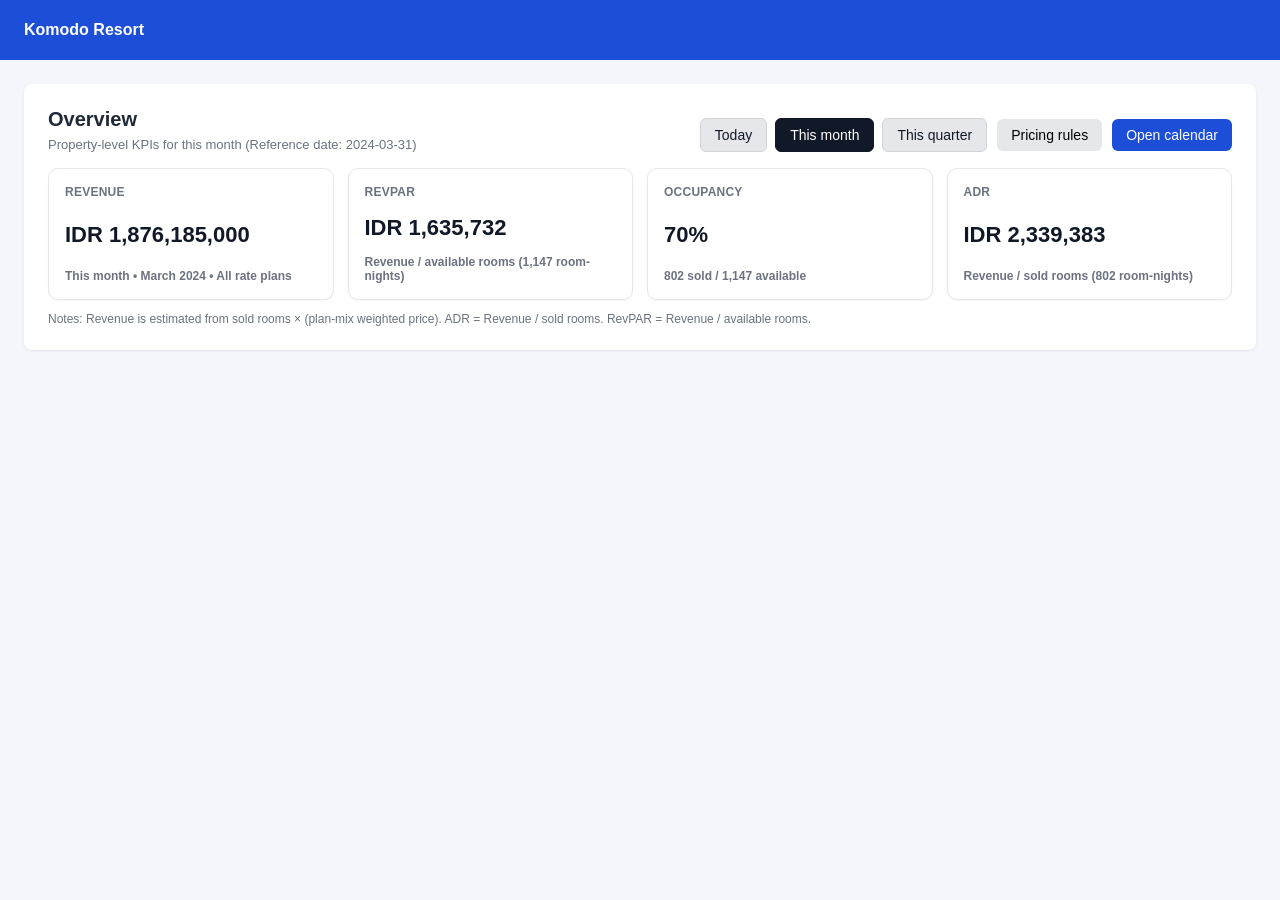
==== index.html @ 97e56fac "Rename prototype-calender_db_v3_with_kpi_ranges_overview_en_v17_pricing_modes_finalfix.html to index" ====
<!DOCTYPE html>

<html lang="en">
<head>
<meta charset="utf-8"/>
<meta content="width=device-width, initial-scale=1" name="viewport"/>
<title>RMS – Revenue Management</title>
<style>
    /* =========================
       GLOBAL STYLE (Original)
    ========================= */
	    html, body{ overflow-x: hidden; }

    body {
      margin: 0;
      font-family: Inter, Arial, sans-serif;
      background: #f4f6fb;
      color: #1f2937;
    }

    .topbar {
      height: 60px;
      background: #1d4ed8;
      color: white;
      display: flex;
      align-items: center;
      padding: 0 24px;
      font-weight: 600;
    }

    .layout { display: block; }

    .content { flex: 1; padding: 24px; overflow-x: hidden; }

    .card {
      background: white;
      border-radius: 8px;
      padding: 24px;
      box-shadow: 0 1px 3px rgba(0,0,0,0.08);
      margin-bottom: 20px;
    }

    h1 { font-size: 20px; margin: 0; }

    .button {
      padding: 8px 14px;
      border-radius: 6px;
      border: none;
      cursor: pointer;
      font-size: 14px;
    }

    .button:disabled{ opacity: 0.55; cursor: not-allowed; }
    .primary { background: #1d4ed8; color: white; }
    .secondary { background: #e5e7eb; }

    .toggle{
      background: #e5e7eb;
      color: #111827;
      border: 1px solid #d1d5db;
    }
    .toggle:hover{ filter: brightness(0.98); }
    .toggle.active{
      background: #111827;
      color: #ffffff;
      border-color: #111827;
    }


    table {
      width: 100%;
      border-collapse: collapse;
      font-size: 14px;
    }
    th, td {
      text-align: left;
      padding: 10px;
      border-bottom: 1px solid #e5e7eb;
      vertical-align: top;
    }
    th {
      background: #f9fafb;
      font-weight: 600;
    }

    
    
    .pinbar{
      display: flex;
      align-items: center;
      gap: 14px;
      margin: 10px 0 12px;
      font-size: 13px;
      color: #374151;
      flex-wrap: wrap;
    }
    .pinbar .pin-item{
      display: inline-flex;
      align-items: center;
      gap: 6px;
      padding: 4px 8px;
      border: 1px solid #e5e7eb;
      border-radius: 999px;
      background: #ffffff;
    }
    .pinbar input[type="checkbox"]{
      width: 14px;
      height: 14px;
      accent-color: #1d4ed8;
    }
    .detail-table-wrap{
      width: 100%;
      max-width: 100%;
      /* Independent scroll area for the detail table */
      max-height: 380px;
      overflow-x: auto;
      overflow-y: auto;
      -webkit-overflow-scrolling: touch;
      border: 1px solid #e5e7eb;
      border-radius: 8px;
      background: #ffffff;
    }
    .detail-table-wrap table{
      /* Let the table grow to its content so horizontal scroll is always within this box */
      width: max-content;
      min-width: 100%;
    }
    .detail-table-wrap th,
    .detail-table-wrap td{
      white-space: nowrap;
    }
    /* Column sizing (auto-fit to content; JS will fine-tune widths after render) */
    .detail-table-wrap [data-col="room"]{ min-width: 220px; }
    .detail-table-wrap [data-col="avail"]{ min-width: 200px; }
    .detail-table-wrap [data-col="latest"]{ min-width: 220px; }
    .detail-table-wrap [data-col="rec"]{ min-width: 240px; }
    .detail-table-wrap [data-col^="plan-"]{ min-width: 180px; text-align: right; }
    .detail-table-wrap [data-col^="plan-"] .price{ text-align: right; }
    .detail-table-wrap [data-col="latest"], 
    .detail-table-wrap [data-col="rec"]{ text-align: left; }

    /* Ensure opaque row backgrounds so pinned columns never look transparent */
    .detail-table-wrap tbody td{ background: #ffffff; }
    .detail-table-wrap tbody tr.row-focused td{ background: #eef2ff; }


    .sticky-cell{
      position: sticky;
      background: inherit; /* inherits from td/th which we make opaque */
      background-clip: padding-box;
      z-index: 6;
    }
    th.sticky-cell{
      background: #f9fafb;
      background-clip: padding-box;
      z-index: 12;
    }
    .sticky-shadow{
      box-shadow: 2px 0 0 rgba(229, 231, 235, 1);
    }
.footer-note {
      font-size: 12px;
      color: #6b7280;
      margin-top: 12px;
    }

    .hidden { display: none; }

    /* =========================
       PRICING RULES PAGE LAYOUT
    ========================= */
    /* Pricing rules page should align with other pages (content padding = 24px)
       and keep a little extra right gutter so the main card never hugs the edge. */
    #pricingRulesView{
      width: 100%;
      box-sizing: border-box;
      /* match .content padding on the left; add a bit more on the right */
      padding: 24px 32px 24px 24px;
    }
    #pricingRulesView > .card{
      /* let the card size within the padded container */
      width: auto;
      max-width: none;
      margin: 0 0 20px 0;
    }
	    /* When the rules page is visible, use the whole content width (avoid big side gutters). */
/* Pricing rules layout: avoid page-level horizontal scroll */
	    .rules-grid{
	      margin-top: 14px;
	      display: grid;
	      /* minmax(0, 1fr) prevents overflow from long content */
	      grid-template-columns: minmax(0, 1fr) minmax(0, 420px);
	      gap: 14px;
	      align-items: start;
	    }
	    .rules-grid > .card{ min-width: 0; }

/* Pricing mode selector */
.mode-list{
  margin-top: 10px;
  display: grid;
  grid-template-columns: 1fr;
  gap: 10px;
}
.mode-option{
  display: flex;
  align-items: flex-start;
  gap: 12px;
  padding: 12px 12px;
  border: 1px solid #e5e7eb;
  border-radius: 12px;
  background: #ffffff;
}
.mode-option:hover{ border-color: #cbd5e1; }
.mode-option input[type="radio"]{
  width: 16px;
  height: 16px;
  margin-top: 3px;
  accent-color: #1d4ed8;
  flex: 0 0 auto;
}
.mode-meta{ min-width: 0; flex: 1; }
.mode-title{ font-weight: 800; }
.mode-desc{ margin-top: 2px; font-size: 12px; color: #6b7280; line-height: 1.35; }
.mode-pill{
  display:inline-flex;
  align-items:center;
  gap:8px;
  padding: 6px 10px;
  border-radius: 999px;
  background: #eef2ff;
  color: #1d4ed8;
  font-weight: 700;
  font-size: 12px;
}
.rules-disabled{
  opacity: 0.65;
}
.rules-disabled *{
  pointer-events: none;
}
.rules-disabled .footer-note{
  pointer-events: auto;
  opacity: 1;
}
    @media (max-width: 980px){
      .rules-grid{ grid-template-columns: 1fr; }
    }

    /* =========================
       MODULE: STYLES
       (Future modules add CSS here)
    ========================= */

    /* ===== KPI Dashboard Styles ===== */
    .kpi-grid{
      display: grid;
      grid-template-columns: repeat(4, 1fr);
      gap: 14px;
    }
    .kpi-card{
      border: 1px solid #e5e7eb;
      border-radius: 10px;
      padding: 16px;
      background: #fff;
      box-shadow: 0 1px 2px rgba(0,0,0,0.04);
      min-height: 98px;
      display: flex;
      flex-direction: column;
      justify-content: space-between;
    }
    .kpi-label{
      font-size: 12px;
      color: #6b7280;
      font-weight: 700;
      letter-spacing: 0.02em;
      text-transform: uppercase;
    }
    .kpi-value{
      margin-top: 8px;
      font-size: 22px;
      font-weight: 800;
      color: #111827;
    }
    .kpi-sub{
      margin-top: 6px;
      font-size: 12px;
      color: #6b7280;
      font-weight: 600;
    }
    .dashselect{
      padding: 8px 10px;
      border-radius: 8px;
      border: 1px solid #e5e7eb;
      background: #fff;
      color: #111827;
      font-size: 13px;
      outline: none;
      cursor: pointer;
    }
    @media (max-width: 980px){
      .kpi-grid{ grid-template-columns: repeat(2, 1fr); }
    }
    @media (max-width: 520px){
      .kpi-grid{ grid-template-columns: 1fr; }
    }


    /* ===== Calendar Module Styles ===== */
    .calendar-shell{
      border: 1px solid #e5e7eb;
      border-radius: 8px;
      overflow: hidden;
    }

    .calendar-toolbar{
      background: #1d4ed8;
      color: #fff;
      padding: 10px 12px;
      display: flex;
      align-items: center;
      gap: 10px;
      flex-wrap: wrap;
    }

    .calendar-toolbar .toolbtn{
      background: rgba(255,255,255,0.12);
      border: 1px solid rgba(255,255,255,0.22);
      color: #fff;
      padding: 8px 10px;
      border-radius: 6px;
      font-size: 13px;
      cursor: pointer;
    }
    .calendar-toolbar .toolbtn:hover{ background: rgba(255,255,255,0.18); }

    .calendar-toolbar .monthnav{
      margin-left: auto;
      margin-right: auto;
      display: flex;
      align-items: center;
      gap: 10px;
      font-weight: 600;
    }

    .calendar-toolbar .navbtn{
      width: 32px;
      height: 32px;
      border-radius: 6px;
      border: 1px solid rgba(255,255,255,0.22);
      background: rgba(255,255,255,0.12);
      color: #fff;
      cursor: pointer;
      font-size: 16px;
    }
    .calendar-toolbar .navbtn:hover{ background: rgba(255,255,255,0.18); }

    .calendar-toolbar .right{
      margin-left: auto;
      display: flex;
      align-items: center;
      gap: 10px;
    }

    .calendar-toolbar .label{
      font-size: 13px;
      opacity: 0.95;
      white-space: nowrap;
    }

    .calendar-toolbar .roomselect{
      padding: 8px 10px;
      border-radius: 6px;
      border: 1px solid rgba(255,255,255,0.22);
      background: rgba(255,255,255,0.12);
      color: #fff;
      font-size: 13px;
      outline: none;
      cursor: pointer;
    }
    .calendar-toolbar .roomselect option{ color: #111827; }

    .calendar{
      padding: 14px;
      background: #fff;
    }

    .calendar-dow{
      display: grid;
      grid-template-columns: repeat(7, 1fr);
      gap: 10px;
      margin-bottom: 10px;
      color: #6b7280;
      font-size: 12px;
      font-weight: 600;
    }

    .calendar-grid{
      display: grid;
      grid-template-columns: repeat(7, 1fr);
      gap: 10px;
    }

    .day{
      border: 1px solid #e5e7eb;
      border-radius: 8px;
      padding: 10px;
      min-height: 90px;
      background: #fff;
      cursor: pointer;
      position: relative;
      transition: box-shadow 0.12s ease, transform 0.12s ease;
      overflow: hidden;
    }

    .day:hover{
      box-shadow: 0 6px 14px rgba(29,78,216,0.10);
      transform: translateY(-1px);
    }

    .day.muted{
      background: #fafbff;
      color: #9ca3af;
      cursor: default;
    }

    .day.selected{
      outline: 2px solid rgba(29,78,216,0.55);
      box-shadow: 0 10px 20px rgba(29,78,216,0.12);
    }

    .day .daynum{
      position: absolute;
      top: 8px;
      right: 10px;
      font-size: 12px;
      color: #6b7280;
      font-weight: 600;
    }
    /* Occupancy fill (bottom-up) */
    .day .occfill{
      position: absolute;
      left: 0;
      right: 0;
      bottom: 0;
      height: 0%;
      background: rgba(29,78,216,0.14);
      pointer-events: none;
      z-index: 0;
    }
    .day .day-content{
      position: relative;
      z-index: 1;
    }


    /* Only show percent + price */
    .day .occ{
      margin-top: 6px;
      font-size: 12px;
      color: #6b7280;
      font-weight: 600;
    }

    .day .price{
      margin-top: 14px;
      font-weight: 700;
      font-size: 14px;
      color: #111827;
    }

    .day .soldout{
      margin-top: 14px;
      font-weight: 700;
      font-size: 14px;
      color: #1d4ed8;
    }

    .day-detail{
      border-top: 1px solid #e5e7eb;
      padding: 14px;
      background: #fff;
    }

    .day-detail-head{
      display: flex;
      align-items: flex-end;
      justify-content: space-between;
      gap: 10px;
      padding-bottom: 10px;
    }

    .day-detail .date{
      font-weight: 700;
      font-size: 16px;
    }

    .day-detail .sub{
      margin-top: 4px;
      color: #6b7280;
      font-size: 13px;
    }

    .day-detail-actions{
      display: flex;
      gap: 10px;
      flex-wrap: wrap;
      justify-content: flex-end;
    }

    @media (max-width: 980px){
      .calendar-toolbar .monthnav{
        margin-left: 0;
        margin-right: auto;
      }
    }
    @media (max-width: 760px){
      .calendar-dow, .calendar-grid{ gap: 6px; }
      .day{ min-height: 82px; }
    }
  </style>
</head>
<body>
<div class="topbar">Komodo Resort</div>
<div class="layout">
<div class="content">
<div id="dashboardView">
<div class="card">
<div style="display:flex; align-items:flex-end; justify-content:space-between; gap:12px; flex-wrap:wrap;">
<div>
<h1 style="margin:0;">Overview</h1>
<div class="rms-muted" style="margin-top:6px;">
<span id="kpiRangeDesc">Property-level KPIs for this month</span> <span class="rms-muted" id="kpiRefDateLabel"></span>
</div>
</div>
<div style="display:flex; align-items:center; gap:10px; flex-wrap:wrap;">
<div id="kpiRangeGroup" style="display:flex; gap:8px; align-items:center; flex-wrap:wrap;">
<button class="button toggle" data-range="day" id="rangeDay">Today</button>
<button class="button toggle active" data-range="month" id="rangeMonth">This month</button>
<button class="button toggle" data-range="quarter" id="rangeQuarter">This quarter</button>
</div>
<button class="button secondary" id="btnGoRules">Pricing rules</button>
<button class="button primary" id="btnGoCalendar">Open calendar</button>
</div>
</div>
<div class="kpi-grid" style="margin-top:16px;">
<div class="kpi-card">
<div class="kpi-label">Revenue</div>
<div class="kpi-value" id="kpiRevenue">—</div>
<div class="kpi-sub" id="kpiRevenueSub">—</div>
</div>
<div class="kpi-card">
<div class="kpi-label">RevPAR</div>
<div class="kpi-value" id="kpiRevPAR">—</div>
<div class="kpi-sub" id="kpiRevPARSub">—</div>
</div>
<div class="kpi-card">
<div class="kpi-label">Occupancy</div>
<div class="kpi-value" id="kpiOcc">—</div>
<div class="kpi-sub" id="kpiOccSub">—</div>
</div>
<div class="kpi-card">
<div class="kpi-label">ADR</div>
<div class="kpi-value" id="kpiADR">—</div>
<div class="kpi-sub" id="kpiADRSub">—</div>
</div>
</div>
<div class="footer-note">
      Notes: Revenue is estimated from sold rooms × (plan-mix weighted price). ADR = Revenue / sold rooms. RevPAR = Revenue / available rooms.
    </div>
</div>
</div>
<div class="hidden" id="calendarView">
<div class="card" id="rms-root">
<h1>Revenue Management</h1>
<p style="color:#6b7280;font-size:13px;margin:8px 0 16px 0;">
          Click a date to view details. Prototype uses a tiny in-memory “DB” (date × room type × rate plan) for prices and inventory.
        </p>
<!-- Calendar goes here -->
<div id="calendarContainer">
<div class="calendar-shell">
<div class="calendar-toolbar">
<button class="toolbtn" id="btnToday">📅 Today</button>
<button class="toolbtn" id="btnGoDashboard">🏠 Overview</button>
<button class="toolbtn" id="btnManualPrices">Manually set prices</button>
<button class="toolbtn" id="btnPricingRules">Change pricing rules</button>
<div aria-label="Month navigation" class="monthnav">
<button aria-label="Previous month" class="navbtn" id="prevMonth">‹</button>
<div id="monthTitle">February 2024</div>
<button aria-label="Next month" class="navbtn" id="nextMonth">›</button>
</div>
<div class="right">
<span class="label">Room type price</span>
<select class="roomselect" id="roomTypeSelect">
<option selected="" value="Ocean View Bungalow">Ocean View Bungalow</option>
<option value="Family Bungalow">Family Bungalow</option>
<option value="Grand View">Grand View</option>
<option value="Grand Beach">Grand Beach</option>
<option value="Private Bamboo Bungalow">Private Bamboo Bungalow</option>
<option value="Presidential Suite">Presidential Suite</option>
</select>
<span class="label">Rate plan</span>
<select class="roomselect" id="ratePlanSelect">
<option selected="" value="Flexible Rate">Flexible Rate</option>
<option value="Non-refundable Rate">Non-refundable Rate</option>
<option value="Breakfast Included">Breakfast Included</option>
<option value="Package Deal">Package Deal</option>
</select>
</div>
</div>
<div class="calendar">
<div class="calendar-dow">
<div>Monday</div><div>Tuesday</div><div>Wednesday</div><div>Thursday</div>
<div>Friday</div><div>Saturday</div><div>Sunday</div>
</div>
<div class="calendar-grid" id="calendarGrid"></div>
</div>
<div class="day-detail">
<div class="day-detail-head">
<div>
<div class="date" id="detailDate">Fri, Feb 16, 2024</div>
<div class="sub" id="detailSub">Showing: Ocean View Bungalow • Flexible Rate</div>
</div>
<div class="day-detail-actions">
<button class="button secondary" id="detailManual">Manually set prices</button>
<button class="button secondary" id="detailRules">Change pricing rules</button>
<button class="button primary" id="detailApply">Apply recommendation</button>
</div>
</div>
<div class="pinbar" id="pinBar">
<div style="font-weight:700;">Pin columns</div>
<label class="pin-item"><input checked="" id="pin_room" type="checkbox"/> Room type</label>
<label class="pin-item"><input checked="" id="pin_avail" type="checkbox"/> Availability</label>
<label class="pin-item"><input checked="" id="pin_latest" type="checkbox"/> Latest change</label>
<label class="pin-item"><input checked="" id="pin_rec" type="checkbox"/> Recommendation</label>
<div class="footer-note" style="margin-left:auto;">Scroll right to view other rate plans</div>
</div>
<div class="detail-table-wrap" id="detailTableWrap">
<table>
<thead id="roomTableHead"></thead>
<tbody id="roomTableBody"></tbody>
</table>
</div>
<div class="footer-note">
                Prototype: prices + inventory come from an in-memory DB. Manual/apply changes update DB and refresh the UI.
              </div>
</div>
</div>
</div>
</div>
</div>
<div class="hidden" id="pricingRulesView">
<div class="card">
<div style="display:flex; align-items:flex-end; justify-content:space-between; gap:12px; flex-wrap:wrap;">
<div>
<h1 style="margin:0;">Pricing rule change</h1>
<div class="rms-muted" style="margin-top:6px;">
          Edit the rule set used to generate price recommendations. Changes are saved locally in this browser.
        </div>
</div>
<div style="display:flex; align-items:center; gap:10px; flex-wrap:wrap;">
<button class="button" id="btnRulesBackCalendar">Back to calendar</button>
<button class="button" id="btnRulesBackOverview">Back to overview</button>
<button class="button primary" id="btnRulesSave">Save changes</button>
</div>
</div>
<div style="margin-top:14px; display:flex; align-items:flex-end; justify-content:space-between; gap:12px; flex-wrap:wrap;">
  <div>
    <h2 style="margin:0; font-size:16px;">Pricing mode</h2>
    <div class="rms-muted" style="margin-top:6px;">
      Select how price recommendations are generated. The active mode applies across the calendar.
    </div>
  </div>
  <div class="mode-pill" id="activeModePill">Active mode: —</div>
</div>

<div class="mode-list" id="pricingModeList" style="margin-top:10px;">
  <label class="mode-option">
    <input type="radio" name="pricingMode" value="manual" id="mode_manual">
    <div class="mode-meta">
      <div class="mode-title">Manual pricing</div>
      <div class="mode-desc">No rules. Recommendations are disabled; prices are set manually.</div>
    </div>
  </label>

  <label class="mode-option">
    <input type="radio" name="pricingMode" value="occ" id="mode_occ">
    <div class="mode-meta">
      <div class="mode-title">Occupancy-based</div>
      <div class="mode-desc">Only occupancy affects the recommendation: farther dates do not matter.</div>
    </div>
  </label>

  <label class="mode-option">
    <input type="radio" name="pricingMode" value="occ_lead" id="mode_occ_lead">
    <div class="mode-meta">
      <div class="mode-title">Lead time + occupancy</div>
      <div class="mode-desc">Farther dates → higher price, higher occupancy → higher price. The total adjustment combines both factors.</div>
    </div>
  </label>
</div>

<div class="footer-note" id="modeNote" style="margin-top:8px;"></div>
<div style="border-top:1px solid #e5e7eb; margin:14px 0;"></div>
<div class="rules-grid">
<div class="card" id="rulesTiersCard" style="margin:0;">
<h2 id="rulesOccTitle" style="margin:0 0 10px 0; font-size:16px;">Occupancy-based recommendation tiers</h2>
<div class="rms-muted" id="rulesOccDesc" style="margin-bottom:10px;">
          For the selected date and room type, the recommendation adjusts the current price by the tier percentage.
        </div>
<div style="overflow:auto; border:1px solid #e5e7eb; border-radius:12px;">
<table class="detail-table" style="width:100%; border-collapse:separate; border-spacing:0;">
<thead>
<tr>
<th style="position:sticky; top:0;">Min occ %</th>
<th style="position:sticky; top:0;">Max occ %</th>
<th style="position:sticky; top:0;">Adjustment %</th>
</tr>
</thead>
<tbody id="rulesTierBody"></tbody>
</table>
</div>
<div style="display:flex; gap:10px; align-items:center; margin-top:10px; flex-wrap:wrap;">
<button class="button" id="btnRulesAddTier">Add tier</button>
<button class="button" id="btnRulesReset">Reset to default</button>
<span class="footer-note">Tip: Keep tiers contiguous (e.g., 0–35, 36–45, ...).</span>
</div>
</div>
<div class="card" id="rulesBehaviorCard" style="margin:0;">
<h2 style="margin:0 0 10px 0; font-size:16px;">Display behavior</h2>
<div style="display:flex; flex-direction:column; gap:10px;">
<label style="display:flex; gap:10px; align-items:flex-start;">
<input id="ruleSoldOutHideRec" type="checkbox">
<div>
<div style="font-weight:700;">Hide recommendation when sold out</div>
<div class="footer-note">If a room type is sold out on a date, show “Sold out” instead of a target price.</div>
</div>
</input></label>
<label style="display:flex; gap:10px; align-items:flex-start;">
<input id="ruleSoldOutHideLatest" type="checkbox">
<div>
<div style="font-weight:700;">Hide latest price change when sold out</div>
<div class="footer-note">Prevents “current price” messaging when inventory is 0.</div>
</div>
</input></label>
<div style="border-top:1px solid #e5e7eb; margin:2px 0;"></div>
<label style="display:flex; gap:10px; align-items:center;">
<span style="min-width:140px; font-weight:700;">Rounding (IDR)</span>
<input class="input" id="ruleRounding" min="1" step="1" style="width:140px;" type="number">
</input></label>
<div class="footer-note">Example: rounding 5000 means the recommended price will snap to the nearest 5,000 IDR.</div>
</div>
<div style="border-top:1px solid #e5e7eb; margin:14px 0;"></div>
<h2 style="margin:0 0 10px 0; font-size:16px;">Change log</h2>
<div id="rulesLog" style="font-family: ui-monospace, SFMono-Regular, Menlo, Monaco, Consolas, 'Liberation Mono', 'Courier New', monospace;
                                 font-size:12px; color:#111827; background:#f9fafb; border:1px solid #e5e7eb;
                                 border-radius:12px; padding:10px; max-height:240px; overflow:auto;"></div>
</div>

<div class="card hidden" id="rulesLeadCard" style="margin:0; grid-column: 1 / -1;">
  <h2 style="margin:0 0 10px 0; font-size:16px;">Lead-time adjustment tiers</h2>
  <div class="rms-muted" id="rulesLeadDesc" style="margin-bottom:10px;">
    In this mode, farther dates increase the recommended price. The final recommendation combines lead time and occupancy adjustments.
  </div>

  <div style="overflow:auto; border:1px solid #e5e7eb; border-radius:12px;">
    <table class="detail-table" style="width:100%; border-collapse:separate; border-spacing:0;">
      <thead>
        <tr>
          <th style="text-align:left; padding:10px 12px;">Min lead days</th>
          <th style="text-align:left; padding:10px 12px;">Max lead days</th>
          <th style="text-align:left; padding:10px 12px;">Adjustment %</th>
        </tr>
      </thead>
      <tbody id="rulesLeadTierBody"></tbody>
    </table>
  </div>

  <div style="margin-top:12px; display:flex; gap:10px; align-items:center; flex-wrap:wrap;">
    <button class="button" id="btnRulesAddLeadTier">Add lead-time tier</button>
    <button class="button" id="btnRulesResetLead">Reset lead-time tiers</button>
    <div class="footer-note">Tip: Keep tiers contiguous (e.g., 0–7, 8–30, 31–90, ...).</div>
  </div>
</div>
</div>
</div>
</div>
</div>
</div>

<!-- =========================================================
       MODULE CONTAINERS (placeholders for future interactions)
  ========================================================== -->
<div id="toast-root"></div>
<div id="modal-root"></div>
<div id="drawer-root"></div>
<script>
    /* =========================================================
       CORE NAMESPACE (stable)
    ========================================================== */
    window.RMS = {
      state: {
        selectedDay: null,
        selectedRoomType: null,
        selectedRatePlan: null,
        history: [],
        undoStack: []
      },
      modules: {},
      registerModule(name, module) {
        this.modules[name] = module;
        if (module.init) module.init(this);
      }
    };

    function renderAll() {
      Object.values(RMS.modules).forEach(m => {
        if (m.render) m.render(RMS);
      });
    }

    /* =========================================================
       MODULE: UI UTILS (toast / modal / drawer)
    ========================================================== */
    RMS.registerModule("uiUtilsBase", {
      init(RMS) {
        if (!document.getElementById("rms-ui-utils-style")) {
          const style = document.createElement("style");
          style.id = "rms-ui-utils-style";
          style.textContent = `
            #toast-root{
              position: fixed;
              right: 16px;
              bottom: 16px;
              display: flex;
              flex-direction: column;
              gap: 10px;
              z-index: 9999;
              pointer-events: none;
            }
            .rms-toast{
              background: #111827;
              color: #fff;
              padding: 10px 12px;
              border-radius: 8px;
              font-size: 13px;
              box-shadow: 0 10px 20px rgba(0,0,0,0.18);
              max-width: 340px;
              line-height: 1.25;
              opacity: 0;
              transform: translateY(8px);
              transition: opacity .15s ease, transform .15s ease;
              pointer-events: auto;
            }
            .rms-toast.show{ opacity: 1; transform: translateY(0); }
            .rms-toast .title{ font-weight: 700; margin-bottom: 4px; }
            .rms-toast .row{ display:flex; gap:8px; margin-top:8px; justify-content:flex-end; }
            .rms-toast button{
              border: 1px solid rgba(255,255,255,0.25);
              background: rgba(255,255,255,0.10);
              color: #fff;
              border-radius: 6px;
              padding: 6px 8px;
              font-size: 12px;
              cursor: pointer;
            }
            .rms-toast button:hover{ background: rgba(255,255,255,0.16); }

            .rms-backdrop{
              position: fixed;
              inset: 0;
              background: rgba(17,24,39,0.45);
              display: flex;
              align-items: center;
              justify-content: center;
              z-index: 9998;
              padding: 18px;
            }

            .rms-modal{
              width: min(720px, 100%);
              background: #fff;
              border-radius: 10px;
              box-shadow: 0 18px 40px rgba(0,0,0,0.22);
              overflow: hidden;
            }
            .rms-modal-header{
              padding: 14px 16px;
              border-bottom: 1px solid #e5e7eb;
              display: flex;
              align-items: center;
              justify-content: space-between;
              gap: 12px;
            }
            .rms-modal-title{ font-weight: 800; font-size: 15px; }
            .rms-modal-close{
              border: 1px solid #e5e7eb;
              background: #f9fafb;
              border-radius: 8px;
              width: 34px;
              height: 34px;
              cursor: pointer;
              font-size: 16px;
            }
            .rms-modal-close:hover{ background: #f3f4f6; }
            .rms-modal-body{ padding: 16px; }
            .rms-modal-footer{
              padding: 14px 16px;
              border-top: 1px solid #e5e7eb;
              display: flex;
              gap: 10px;
              justify-content: flex-end;
              background: #fff;
            }
            .rms-muted{ color:#6b7280; font-size:13px; }
          `;
          document.head.appendChild(style);
        }

        const ensureRoot = (id) => {
          let el = document.getElementById(id);
          if (!el) {
            el = document.createElement("div");
            el.id = id;
            document.body.appendChild(el);
          }
          return el;
        };
        const toastRoot = ensureRoot("toast-root");
        const modalRoot = ensureRoot("modal-root");

        document.addEventListener("keydown", (e) => {
          if (e.key === "Escape") modalRoot.innerHTML = "";
        });

        const api = {
          toast(message, opts = {}) {
            const { title = "", duration = 1800, actionText = "", onAction = null } = opts;

            const t = document.createElement("div");
            t.className = "rms-toast";
            t.innerHTML = `
              ${title ? `<div class="title">${title}</div>` : ""}
              <div>${message}</div>
              ${actionText ? `<div class="row"><button type="button" class="act">${actionText}</button></div>` : ""}
            `;

            toastRoot.appendChild(t);
            requestAnimationFrame(() => t.classList.add("show"));

            let timer = null;
            const remove = () => {
              t.classList.remove("show");
              setTimeout(() => t.remove(), 150);
            };

            if (actionText && onAction) {
              t.querySelector(".act")?.addEventListener("click", () => {
                try { onAction(); } finally { remove(); }
              });
            }

            timer = setTimeout(remove, duration);
            t.addEventListener("mouseenter", () => timer && clearTimeout(timer));
            t.addEventListener("mouseleave", () => timer = setTimeout(remove, duration));
          },

          openModal({ title = "Dialog", bodyHTML = "", footerHTML = "", onClose = null } = {}) {
            modalRoot.innerHTML = `
              <div class="rms-backdrop" role="dialog" aria-modal="true">
                <div class="rms-modal">
                  <div class="rms-modal-header">
                    <div class="rms-modal-title">${title}</div>
                    <button type="button" class="rms-modal-close" aria-label="Close">✕</button>
                  </div>
                  <div class="rms-modal-body">${bodyHTML}</div>
                  ${footerHTML ? `<div class="rms-modal-footer">${footerHTML}</div>` : ""}
                </div>
              </div>
            `;

            const backdrop = modalRoot.querySelector(".rms-backdrop");
            const closeBtn = modalRoot.querySelector(".rms-modal-close");

            const close = () => {
              modalRoot.innerHTML = "";
              if (typeof onClose === "function") onClose();
            };

            closeBtn?.addEventListener("click", close);
            backdrop?.addEventListener("click", (e) => {
              if (e.target === backdrop) close();
            });

            return { close };
          },

          closeModal() { modalRoot.innerHTML = ""; },

          confirm({ title = "Confirm", message = "Are you sure?", confirmText = "Confirm", cancelText = "Cancel" } = {}) {
            return new Promise((resolve) => {
              const footer = `
                <button type="button" class="button secondary" id="rmsConfirmCancel">${cancelText}</button>
                <button type="button" class="button primary" id="rmsConfirmOk">${confirmText}</button>
              `;
              api.openModal({
                title,
                bodyHTML: `<div class="rms-muted" style="white-space:pre-line;">${message}</div>`,
                footerHTML: footer,
                onClose: () => resolve(false)
              });

              document.getElementById("rmsConfirmCancel")?.addEventListener("click", () => {
                api.closeModal(); resolve(false);
              });
              document.getElementById("rmsConfirmOk")?.addEventListener("click", () => {
                api.closeModal(); resolve(true);
              });
            });
          }
        };

        RMS.ui = api;
      }
    });

    /* =========================================================
       MODULE: TINY IN-MEMORY DB (date × room × rate)
       - prices
       - inventory (total + remaining + delta24h)
       - latest price change events (per date × room × rate)
    ========================================================== */
    RMS.registerModule("db", {
      init(RMS) {
        const roomTypes = [
          "Ocean View Bungalow",
          "Family Bungalow",
          "Grand View",
          "Grand Beach",
          "Private Bamboo Bungalow",
          "Presidential Suite"
        ];

        const ratePlans = [
          "Flexible Rate",
          "Non-refundable Rate",
          "Breakfast Included",
          "Package Deal"
        ];

        const roomMult = {
          "Ocean View Bungalow": 1.00,
          "Family Bungalow": 1.12,
          "Grand View": 1.35,
          "Grand Beach": 1.48,
          "Private Bamboo Bungalow": 1.22,
          "Presidential Suite": 2.70
        };

        const rateMult = {
          "Flexible Rate": 1.00,
          "Non-refundable Rate": 0.92,
          "Breakfast Included": 1.10,
          "Package Deal": 1.18
        };

        const roomCapacity = {
          "Ocean View Bungalow": 12,
          "Family Bungalow": 8,
          "Grand View": 6,
          "Grand Beach": 4,
          "Private Bamboo Bungalow": 5,
          "Presidential Suite": 2
        };

        const roundTo = (n, step = 5000) => Math.round(n / step) * step;

        const dateKey = (y, mi, d) => {
          const mm = String(mi + 1).padStart(2, "0");
          const dd = String(d).padStart(2, "0");
          return `${y}-${mm}-${dd}`;
        };

        // Base prices (Ocean View + Flexible) per day for Feb (taken from your earlier mock)
        const febBase = {
          1:1900000, 2:1875000, 3:2050000, 4:1625000, 5:1975000, 6:1925000, 7:1850000,
          8:1925000, 9:1750000, 10:1900000, 11:1675000, 12:1650000, 13:1800000, 14:2150000,
          15:1925000, 16:2400000, 17:null, 18:2050000, 19:1950000, 20:1875000, 21:1900000,
          22:2000000, 23:2250000, 24:null, 25:1825000, 26:1775000, 27:1800000, 28:1850000, 29:1925000
        };

        const buildMonthBase = (days, baseStart) => {
          const o = {};
          for (let d = 1; d <= days; d++) {
            // small deterministic variation
            const bump = ((d % 9) * 0.018) + ((d % 4 === 0) ? -0.03 : 0);
            o[d] = roundTo(baseStart * (1 + bump), 5000);
          }
          // a couple sold-out days
          o[Math.min(17, days)] = null;
          o[Math.min(24, days)] = null;
          return o;
        };

        const janBase = buildMonthBase(31, 1750000);
        const marBase = buildMonthBase(31, 1950000);

        const db = {
          roomTypes,
          ratePlans,
          roomMult,
          rateMult,
          roomCapacity,
          prices: {},        // prices[date][room][rate] = number|null
          priceMode: {},     // priceMode[date][room][rate] = "auto"|"manual"|"applied"
          inventory: {},     // inventory[date][room] = {total, remaining, delta24h}
          latestChange: {},  // latestChange[date][room][rate] = {old, now, when}
          lastSoldPrice: {}, // lastSoldPrice[date][room][rate] = number|null
          baseFlexibleOcean: {} // baseFlexibleOcean[date] = base price (Ocean+Flexible) or null
        };

        const ensure = (obj, k, initVal) => {
          if (!obj[k]) obj[k] = initVal;
          return obj[k];
        };

        const seedMonth = (year, monthIndex, baseMap, whenLabel) => {
          const daysInMonth = new Date(year, monthIndex + 1, 0).getDate();

          for (let day = 1; day <= daysInMonth; day++) {
            const dk = dateKey(year, monthIndex, day);
            const base = baseMap[day] ?? null;
            db.baseFlexibleOcean[dk] = base;

            const pDay = ensure(db.prices, dk, {});
            const mDay = ensure(db.priceMode, dk, {});
            const iDay = ensure(db.inventory, dk, {});
            const cDay = ensure(db.latestChange, dk, {});

            roomTypes.forEach((room) => {
              pDay[room] = pDay[room] || {};
              mDay[room] = mDay[room] || {};
              cDay[room] = cDay[room] || {};

              // inventory
              const total = roomCapacity[room] ?? 5;
              // deterministic-ish remaining: more sold near weekends
              const dow = new Date(year, monthIndex, day).getDay(); // 0 Sun ... 6 Sat
              const isWeekend = (dow === 0 || dow === 6);
              const pressure = (isWeekend ? 0.72 : 0.55) + ((day % 7) * 0.03);
              let remaining = Math.max(0, Math.round(total * (1 - Math.min(0.98, pressure))));
              // if base is null => sold out across the board
              if (base == null) remaining = 0;

              const delta24 = -((day % 4)); // 0..-3 (availability usually decreases)
              iDay[room] = { total, remaining, delta24h: delta24 };

              const sDay = ensure(db.lastSoldPrice, dk, {});
              sDay[room] = sDay[room] || {};

              // prices for all rate plans
              ratePlans.forEach((rp) => {
                const rm = roomMult[room] ?? 1.0;
                const rtm = rateMult[rp] ?? 1.0;

                const autoPrice = (base == null) ? null : roundTo(base * rm * rtm, 5000);

// If sold out for this date+room: don't show "current price", keep last sold price for history
if (iDay[room].remaining <= 0) {
  pDay[room][rp] = null;
  mDay[room][rp] = "auto";
  sDay[room][rp] = autoPrice; // last sold at the would-be auto price (prototype)
  const old = (autoPrice == null) ? null : roundTo(autoPrice * 0.96, 5000);
  cDay[room][rp] = { old, now: autoPrice, when: whenLabel };
} else {
  pDay[room][rp] = autoPrice;
  mDay[room][rp] = "auto";
  sDay[room][rp] = null;
  const old = (autoPrice == null) ? null : roundTo(autoPrice * 0.96, 5000);
  cDay[room][rp] = { old, now: autoPrice, when: whenLabel };
}
              });
            });
          }
        };

        // Seed Jan/Feb/Mar 2024
        seedMonth(2024, 0, janBase, "Initial");
        seedMonth(2024, 1, febBase, "Jan 1");
        seedMonth(2024, 2, marBase, "Initial");

        // Public API
        RMS.db = {
          data: db,

          dateKey,

          getPrice(dateKey, roomType, ratePlan) {
            return db.prices?.[dateKey]?.[roomType]?.[ratePlan] ?? null;
          },

          getLastSoldPrice(dateKey, roomType, ratePlan) {
            return db.lastSoldPrice?.[dateKey]?.[roomType]?.[ratePlan]
              ?? db.latestChange?.[dateKey]?.[roomType]?.[ratePlan]?.now
              ?? null;
          },

          getPriceMode(dateKey, roomType, ratePlan) {
            return db.priceMode?.[dateKey]?.[roomType]?.[ratePlan] ?? "auto";
          },

          setPrice(dateKey, roomType, ratePlan, newPrice, mode = "manual") {
            const old = db.prices?.[dateKey]?.[roomType]?.[ratePlan] ?? null;

            if (!db.prices[dateKey]) db.prices[dateKey] = {};
            if (!db.prices[dateKey][roomType]) db.prices[dateKey][roomType] = {};
            db.prices[dateKey][roomType][ratePlan] = newPrice;

            if (!db.priceMode[dateKey]) db.priceMode[dateKey] = {};
            if (!db.priceMode[dateKey][roomType]) db.priceMode[dateKey][roomType] = {};
            db.priceMode[dateKey][roomType][ratePlan] = mode;

            if (!db.latestChange[dateKey]) db.latestChange[dateKey] = {};
            if (!db.latestChange[dateKey][roomType]) db.latestChange[dateKey][roomType] = {};
            db.latestChange[dateKey][roomType][ratePlan] = { old, now: newPrice, when: "Just now" };

            return { old, now: newPrice };
          },

          resetToAuto(dateKey, roomType, ratePlan) {
            const base = db.baseFlexibleOcean[dateKey];
            const rm = db.roomMult[roomType] ?? 1.0;
            const rtm = db.rateMult[ratePlan] ?? 1.0;
            const autoPrice = (base == null) ? null : roundTo(base * rm * rtm, 5000);

            return this.setPrice(dateKey, roomType, ratePlan, autoPrice, "auto");
          },

          getInventory(dateKey, roomType) {
            return db.inventory?.[dateKey]?.[roomType] ?? { total: 0, remaining: 0, delta24h: 0 };
          },

          setInventory(dateKey, roomType, patch) {
            if (!db.inventory[dateKey]) db.inventory[dateKey] = {};
            const current = db.inventory[dateKey][roomType] || { total: 0, remaining: 0, delta24h: 0 };
            db.inventory[dateKey][roomType] = { ...current, ...patch };
          },

          getLatestChange(dateKey, roomType, ratePlan) {
            return db.latestChange?.[dateKey]?.[roomType]?.[ratePlan] ?? { old: null, now: null, when: "—" };
          }
        };
      }
    });

    /* =========================================================
       MODULE: CORE CALENDAR (now powered by RMS.db)
    ========================================================== */
    
    /* =========================================================
       MODULE: PRICING RULES
       (Editable rule set for recommendations; stored in localStorage)
    ========================================================== */
    RMS.registerModule("pricingRules", {
      storageKey: "rms_pricing_rules_v1",
      logKey: "rms_pricing_rules_log_v1",

      defaultRules(){
        return {
          rounding: 5000,
          soldOut: {
            hideRecommendation: true,
            hideLatestChange: true
          },
pricingMode: "occ",
leadTimeTiers: [
  { minDays: 0,  maxDays: 7,   adjPct: 0 },
  { minDays: 8,  maxDays: 30,  adjPct: 2 },
  { minDays: 31, maxDays: 90,  adjPct: 5 },
  { minDays: 91, maxDays: 365, adjPct: 8 }
],
          occupancyTiers: [
            { min: 0,  max: 35, adjPct: -5 },
            { min: 36, max: 45, adjPct: -3 },
            { min: 46, max: 69, adjPct: 0 },
            { min: 70, max: 84, adjPct: 3 },
            { min: 85, max: 100, adjPct: 6 }
          ]
        };
      },

      getRules(){
        try {
          const raw = localStorage.getItem(this.storageKey);
          if (!raw) return this.defaultRules();
          const parsed = JSON.parse(raw);
          return this.normalizeRules(parsed);
        } catch (e) {
          return this.defaultRules();
        }
      },

      normalizeRules(r){
        const d = this.defaultRules();
        const out = {
  rounding: Number(r?.rounding ?? d.rounding),
  soldOut: {
    hideRecommendation: !!(r?.soldOut?.hideRecommendation ?? d.soldOut.hideRecommendation),
    hideLatestChange: !!(r?.soldOut?.hideLatestChange ?? d.soldOut.hideLatestChange)
  },
  pricingMode: (typeof r?.pricingMode === "string" ? r.pricingMode : d.pricingMode),
  leadTimeTiers: Array.isArray(r?.leadTimeTiers) ? r.leadTimeTiers.map(t => ({
    minDays: Number(t.minDays),
    maxDays: Number(t.maxDays),
    adjPct: Number(t.adjPct)
  })) : d.leadTimeTiers,
  occupancyTiers: Array.isArray(r?.occupancyTiers) ? r.occupancyTiers.map(t => ({
    min: Number(t.min),
    max: Number(t.max),
    adjPct: Number(t.adjPct)
  })) : d.occupancyTiers
};

        if (!Number.isFinite(out.rounding) || out.rounding <= 0) out.rounding = d.rounding;

// Pricing mode
const allowedModes = new Set(["manual", "occ", "occ_lead"]);
if (!allowedModes.has(out.pricingMode)) out.pricingMode = d.pricingMode;

// Lead time tiers
out.leadTimeTiers = (out.leadTimeTiers || [])
  .filter(t => Number.isFinite(t.minDays) && Number.isFinite(t.maxDays) && Number.isFinite(t.adjPct))
  .map(t => ({
    minDays: Math.max(0, Math.round(t.minDays)),
    maxDays: Math.max(0, Math.round(t.maxDays)),
    adjPct: Math.max(-100, Math.min(100, Number(t.adjPct)))
  }))
  .filter(t => t.maxDays >= t.minDays)
  .sort((a,b) => a.minDays - b.minDays);

if (!out.leadTimeTiers.length) out.leadTimeTiers = d.leadTimeTiers;

        // Clean tiers
        out.occupancyTiers = out.occupancyTiers
          .filter(t => Number.isFinite(t.min) && Number.isFinite(t.max) && Number.isFinite(t.adjPct))
          .map(t => ({
            min: Math.max(0, Math.min(100, Math.round(t.min))),
            max: Math.max(0, Math.min(100, Math.round(t.max))),
            adjPct: Math.max(-100, Math.min(100, Number(t.adjPct)))
          }))
          .sort((a,b) => a.min - b.min);

        if (!out.occupancyTiers.length) out.occupancyTiers = d.occupancyTiers;

        return out;
      },

      setRules(rules, { logMessage } = {}){
        const normalized = this.normalizeRules(rules);
        localStorage.setItem(this.storageKey, JSON.stringify(normalized));
        this.appendLog(logMessage || "Saved pricing rules");
        return normalized;
      },

      reset(){
        localStorage.removeItem(this.storageKey);
        this.appendLog("Reset to default rules");
      },

      getLog(){
        try {
          const raw = localStorage.getItem(this.logKey);
          if (!raw) return [];
          const arr = JSON.parse(raw);
          return Array.isArray(arr) ? arr : [];
        } catch {
          return [];
        }
      },

      appendLog(message){
        const ts = new Date().toISOString().replace("T"," ").slice(0,19);
        const line = `[${ts}] ${message}`;
        const log = this.getLog();
        log.unshift(line);
        localStorage.setItem(this.logKey, JSON.stringify(log.slice(0, 50)));
      },

      getModeLabel(mode){
        const m = String(mode || "");
        if (m === "manual") return "Manual pricing";
        if (m === "occ") return "Occupancy-based";
        if (m === "occ_lead") return "Lead time + occupancy";
        return m || "—";
      },

      // Public API consumed by the calendar view
      recommendPrice(current, occPercent, dateKey = null){
  if (current == null) return null;
  const rules = this.getRules();
  const mode = rules.pricingMode || "occ";

  // Manual pricing mode: no automatic recommendation
  if (mode === "manual") return null;

  // Occupancy adjustment
  const occ = Number(occPercent);
  const occTier = rules.occupancyTiers.find(t => occ >= t.min && occ <= t.max);
  const occAdjPct = occTier ? Number(occTier.adjPct) : 0;

  // Lead time adjustment (only for occ_lead)
  let leadAdjPct = 0;
  if (mode === "occ_lead" && dateKey) {
    const parseKey = (k) => {
      const [y,m,d] = String(k).split("-").map(Number);
      return new Date(y, (m||1) - 1, d || 1);
    };
    const refKey = window.RMS?.time?.businessDateKey || dateKey;
    const ms = parseKey(dateKey).getTime() - parseKey(refKey).getTime();
    const leadDays = Math.max(0, Math.round(ms / 86400000));

    const lt = rules.leadTimeTiers.find(t => leadDays >= t.minDays && leadDays <= t.maxDays);
    leadAdjPct = lt ? Number(lt.adjPct) : 0;
  }

  const totalAdj = (occAdjPct + leadAdjPct) / 100;
  const rec = current * (1 + totalAdj);
  const round = Math.max(1, Number(rules.rounding) || 1);
  return Math.round(rec / round) * round;
},

      init(RMS){
        // Expose helpers under RMS.pricing for convenient access across modules
        RMS.pricing = {
          getRules: () => this.getRules(),
          setRules: (r, opts) => this.setRules(r, opts),
          recommendPrice: (current, occPercent, dateKey = null) => this.recommendPrice(current, occPercent, dateKey),
          getModeLabel: (mode) => this.getModeLabel(mode)
        };

        // Establish a consistent "business date" for lead-time calculations in this prototype
        if (!RMS.time) RMS.time = {};
        if (!RMS.time.businessDateKey) {
          try {
            const keys = Object.keys(RMS.db?.data?.prices || {});
            RMS.time.businessDateKey = keys.sort().slice(-1)[0] || new Date().toISOString().slice(0,10);
          } catch {
            RMS.time.businessDateKey = new Date().toISOString().slice(0,10);
          }
        }

        // Bind UI controls (rules view)
        document.getElementById("btnRulesSave")?.addEventListener("click", () => {
          const rules = this.readFromUI();
          if (!rules) return; // validation already shown
          this.setRules(rules, { logMessage: "Saved changes from Pricing rule change page" });
          RMS.ui?.toast?.("Saved", { title: "Pricing rules" });
          // Re-render details table if open
          RMS.modules.coreCalendar?.renderDetailsTable?.(RMS);
          this.render(RMS);
        });

        document.getElementById("btnRulesReset")?.addEventListener("click", () => {
          this.reset();
          RMS.ui?.toast?.("Default rules restored", { title: "Pricing rules" });
          this.render(RMS);
          RMS.modules.coreCalendar?.renderDetailsTable?.(RMS);
        });

        document.getElementById("btnRulesAddTier")?.addEventListener("click", () => {
  const cur = this.readFromUI({ validate: false }) || this.getRules();
  cur.occupancyTiers.push({ min: 0, max: 0, adjPct: 0 });
  this.render(RMS, cur);
});

document.getElementById("btnRulesAddLeadTier")?.addEventListener("click", () => {
  const cur = this.readFromUI({ validate: false }) || this.getRules();
  cur.leadTimeTiers = cur.leadTimeTiers || [];
  cur.leadTimeTiers.push({ minDays: 0, maxDays: 0, adjPct: 0 });
  this.render(RMS, cur);
});

document.getElementById("btnRulesResetLead")?.addEventListener("click", () => {
  const cur = this.readFromUI({ validate: false }) || this.getRules();
  const defaults = this.defaultRules();
  cur.leadTimeTiers = defaults.leadTimeTiers;
  this.render(RMS, cur);
});

// Mode selection: re-render instantly (Save to apply)
document.getElementById("pricingModeList")?.addEventListener("change", () => {
  const cur = this.readFromUI({ validate: false });
  if (!cur) return;
  this.render(RMS, cur);
});

// Delete tier actions (draft only; Save to apply)
document.getElementById("rulesTierBody")?.addEventListener("click", (e) => {
  const btn = e.target?.closest?.('button[data-action="delete-tier"]');
  if (!btn) return;
  const idx = Number(btn.dataset.idx);
  const cur = this.readFromUI({ validate: false });
  if (!cur) return;
  if (Number.isFinite(idx)) cur.occupancyTiers.splice(idx, 1);
  this.render(RMS, cur);
});

document.getElementById("rulesLeadTierBody")?.addEventListener("click", (e) => {
  const btn = e.target?.closest?.('button[data-action="delete-lead-tier"]');
  if (!btn) return;
  const idx = Number(btn.dataset.idx);
  const cur = this.readFromUI({ validate: false });
  if (!cur) return;
  cur.leadTimeTiers = cur.leadTimeTiers || [];
  if (Number.isFinite(idx)) cur.leadTimeTiers.splice(idx, 1);
  this.render(RMS, cur);
});

document.getElementById("rulesTierBody")?.addEventListener("input"
, (e) => {
          const t = e.target;
          if (!(t instanceof HTMLInputElement)) return;
          // keep UI responsive; no-op here, values will be read on Save
        });
      },

      readFromUI({ validate = true } = {}){
        const tbody = document.getElementById("rulesTierBody");
        if (!tbody) return null;

        const rows = [...tbody.querySelectorAll("tr")];
        const tiers = rows.map((tr) => {
          const min = Number(tr.querySelector('input[data-field="min"]')?.value);
          const max = Number(tr.querySelector('input[data-field="max"]')?.value);
          const adjPct = Number(tr.querySelector('input[data-field="adjPct"]')?.value);
          return { min, max, adjPct };
        });

        // Basic validation (occupancy tiers)
        if (validate) {
          for (const t of tiers) {
            if (!Number.isFinite(t.min) || !Number.isFinite(t.max) || !Number.isFinite(t.adjPct)) {
              window.RMS?.ui?.toast?.("Please fill in all tier values.", { title: "Validation" });
              return null;
            }
            if (t.min > t.max) {
              window.RMS?.ui?.toast?.("Tier min occupancy must be ≤ max occupancy.", { title: "Validation" });
              return null;
            }
          }
        } else {
          // Make the draft robust while switching modes (avoid blocking on partially edited inputs)
          for (const t of tiers) {
            if (!Number.isFinite(t.min)) t.min = 0;
            if (!Number.isFinite(t.max)) t.max = 0;
            if (!Number.isFinite(t.adjPct)) t.adjPct = 0;
            if (t.min > t.max) [t.min, t.max] = [t.max, t.min];
          }
        }

        
        // Lead-time tiers
        const leadTbody = document.getElementById("rulesLeadTierBody");
        const leadRows = leadTbody ? [...leadTbody.querySelectorAll("tr")] : [];
        const leadTimeTiers = leadRows.length ? leadRows.map((tr) => {
          const minDays = Number(tr.querySelector('input[data-field="minDays"]')?.value);
          const maxDays = Number(tr.querySelector('input[data-field="maxDays"]')?.value);
          const adjPct = Number(tr.querySelector('input[data-field="adjPct"]')?.value);
          return { minDays, maxDays, adjPct };
        }) : (this.getRules().leadTimeTiers || []);

        if (validate) {
          for (const t of leadTimeTiers) {
            if (!Number.isFinite(t.minDays) || !Number.isFinite(t.maxDays) || !Number.isFinite(t.adjPct)) {
              window.RMS?.ui?.toast?.("Please fill in all lead-time tier values.", { title: "Validation" });
              return null;
            }
            if (t.minDays > t.maxDays) {
              window.RMS?.ui?.toast?.("Lead-time tier min days must be ≤ max days.", { title: "Validation" });
              return null;
            }
          }
        } else {
          for (const t of leadTimeTiers) {
            if (!Number.isFinite(t.minDays)) t.minDays = 0;
            if (!Number.isFinite(t.maxDays)) t.maxDays = 0;
            if (!Number.isFinite(t.adjPct)) t.adjPct = 0;
            if (t.minDays > t.maxDays) [t.minDays, t.maxDays] = [t.maxDays, t.minDays];
          }
        }

const rounding = Number(document.getElementById("ruleRounding")?.value);
        if (!Number.isFinite(rounding) || rounding <= 0) {
          window.RMS?.ui?.toast?.("Rounding must be a positive number.", { title: "Validation" });
          return null;
        }

        const hideRec = !!document.getElementById("ruleSoldOutHideRec")?.checked;
        const hideLatest = !!document.getElementById("ruleSoldOutHideLatest")?.checked;

        const pricingMode = document.querySelector('input[name="pricingMode"]:checked')?.value || this.getRules().pricingMode || "occ";

        return {
          pricingMode,
          rounding,
          soldOut: {
            hideRecommendation: hideRec,
            hideLatestChange: hideLatest
          },
          occupancyTiers: tiers,
          leadTimeTiers: leadTimeTiers
        };
      },

      render(RMS, draftRules = null){
  const appliedRules = this.getRules();
  const rules = draftRules ? this.normalizeRules(draftRules) : appliedRules;

  // Mode UI (applied vs editing)
  const appliedMode = appliedRules.pricingMode || "occ";
  const editingMode = rules.pricingMode || "occ";
  const pill = document.getElementById("activeModePill");
  if (pill) pill.textContent = `Applied mode: ${this.getModeLabel(appliedMode)}`;

  const modeNote = document.getElementById("modeNote");
  if (modeNote) {
    const extra = (editingMode !== appliedMode) ? ` • Editing: ${this.getModeLabel(editingMode)} (Save to apply)` : "";
    let detail = "";
    if (editingMode === "manual") {
      detail = "Manual mode disables automatic recommendations.";
    } else if (editingMode === "occ") {
      detail = "Recommendations adjust price based on occupancy tiers only.";
    } else {
      detail = "Recommendations increase with both lead time (farther dates) and occupancy.";
    }
    modeNote.textContent = `${detail}${extra}`;
  }

  // Set radio selection
  document.querySelectorAll('input[name="pricingMode"]').forEach((el) => {
    if (!(el instanceof HTMLInputElement)) return;
    el.checked = (el.value === editingMode);
  });

  // Enable/disable rule editing panels depending on mode
  const tiersCard = document.getElementById("rulesTiersCard");
  const behaviorCard = document.getElementById("rulesBehaviorCard");
  const isManual = (editingMode === "manual");
  tiersCard?.classList.toggle("rules-disabled", isManual);
  behaviorCard?.classList.toggle("rules-disabled", isManual);

  const leadCard = document.getElementById("rulesLeadCard");
  const showLead = (editingMode === "occ_lead");
  if (leadCard) leadCard.classList.toggle("hidden", !showLead);

  // Update section labels to match the selected mode
  const occTitle = document.getElementById("rulesOccTitle");
  const occDesc = document.getElementById("rulesOccDesc");
  if (occTitle) occTitle.textContent = (editingMode === "occ_lead")
    ? "Occupancy adjustment tiers"
    : "Occupancy-based recommendation tiers";
  if (occDesc) occDesc.textContent = (editingMode === "occ_lead")
    ? "Occupancy contributes an adjustment by tier. Combined with lead-time tiers below."
    : "For the selected date and room type, the recommendation adjusts the current price by the tier percentage.";

  // Lead-time tiers table
  const ltBody = document.getElementById("rulesLeadTierBody");
  if (ltBody) {
    ltBody.innerHTML = (rules.leadTimeTiers || []).map((t, i) => `
      <tr>
        <td style="padding:10px 12px;"><input class="input" type="number" min="0" max="3650" data-idx="${i}" data-field="minDays" value="${t.minDays}" style="width:140px;"></td>
        <td style="padding:10px 12px;"><input class="input" type="number" min="0" max="3650" data-idx="${i}" data-field="maxDays" value="${t.maxDays}" style="width:140px;"></td>
        <td style="padding:10px 12px; display:flex; gap:10px; align-items:center;">
          <input class="input" type="number" min="-100" max="100" step="1" data-idx="${i}" data-field="adjPct" value="${t.adjPct}" style="width:140px;">
          <button class="button" data-action="delete-lead-tier" data-idx="${i}" style="padding:6px 10px;">Delete</button>
        </td>
      </tr>
    `).join("");
  }

        // Controls
        const roundingEl = document.getElementById("ruleRounding");
        if (roundingEl) roundingEl.value = String(rules.rounding);

        const hideRec = document.getElementById("ruleSoldOutHideRec");
        if (hideRec) hideRec.checked = !!rules.soldOut.hideRecommendation;

        const hideLatest = document.getElementById("ruleSoldOutHideLatest");
        if (hideLatest) hideLatest.checked = !!rules.soldOut.hideLatestChange;

        // Tiers
        const tbody = document.getElementById("rulesTierBody");
        if (tbody) {
          tbody.innerHTML = rules.occupancyTiers.map((t, i) => `
            <tr>
              <td><input class="input" type="number" min="0" max="100" step="1" data-idx="${i}" data-field="min" value="${t.min}" style="width:120px;"></td>
              <td><input class="input" type="number" min="0" max="100" step="1" data-idx="${i}" data-field="max" value="${t.max}" style="width:120px;"></td>
              <td style="display:flex; gap:10px; align-items:center;">
                <input class="input" type="number" min="-100" max="100" step="0.5" data-idx="${i}" data-field="adjPct" value="${t.adjPct}" style="width:120px;">
                <button class="button" data-action="delete-tier" data-idx="${i}" style="padding:6px 10px;">Delete</button>
              </td>
            </tr>
          `).join("");

          // bind delete buttons
          tbody.querySelectorAll('button[data-action="delete-tier"]').forEach((btn) => {
            btn.addEventListener("click", (e) => {
              e.preventDefault();
              const idx = Number(btn.getAttribute("data-idx"));
              const cur = this.readFromUI();
              if (!cur) return;
              cur.occupancyTiers.splice(idx, 1);
              this.render(RMS, cur);
            });
          });
        }

        // Log
        const logEl = document.getElementById("rulesLog");
        if (logEl) {
          const log = this.getLog();
          logEl.innerHTML = log.length ? log.map(l => `<div>${l.replace(/</g,"&lt;")}</div>`).join("") : `<div class="rms-muted">No changes yet.</div>`;
        }
      }
    });

RMS.registerModule("coreCalendar", {
      init(RMS) {
        // default: Feb 2024 / day 16
        this.year = 2024;
        this.monthIndex = 1;
        this.monthName = "February";
        RMS.state.selectedDay = 16;

        RMS.state.selectedRoomType = "Ocean View Bungalow";
        RMS.state.selectedRatePlan = "Flexible Rate";

        this.bindEvents(RMS);
      
        this.bindPinnedControls(RMS);
},

      mondayIndex(jsDay){ return (jsDay + 6) % 7; },

      formatDate(d){
        return d.toLocaleDateString("en-US", { weekday:"short", month:"short", day:"numeric", year:"numeric" });
      },

      formatIDR(n){
        return "IDR " + Number(n).toLocaleString("en-US");
      },

      getDateKey(day) {
        return RMS.db.dateKey(this.year, this.monthIndex, day);
      },

      // occupancy% computed from inventory for selected room type
      getOccPercent(day, roomType) {
        const dk = this.getDateKey(day);
        const inv = RMS.db.getInventory(dk, roomType);
        if (!inv.total) return 0;
        const occ = Math.round((1 - (inv.remaining / inv.total)) * 100);
        return Math.max(0, Math.min(100, occ));
      },

      render(RMS){
        const monthTitle = document.getElementById("monthTitle");
        if(monthTitle) monthTitle.textContent = `${this.monthName} ${this.year}`;

        // keep detailSub up to date
        const sub = document.getElementById("detailSub");
        if (sub) sub.textContent = `Showing: ${RMS.state.selectedRoomType} • ${RMS.state.selectedRatePlan}`;


const applyBtn = document.getElementById("detailApply");
if (applyBtn) {
  const pm = RMS.pricing?.getRules?.()?.pricingMode || "occ";
  applyBtn.disabled = (pm === "manual");
  applyBtn.title = (pm === "manual") ? "Manual pricing mode: no recommendation to apply." : "";
}

        this.renderCalendarGrid(RMS);
        this.renderTable(RMS);
        this.applySelectedDay(RMS, RMS.state.selectedDay ?? 1);
      },

      renderCalendarGrid(RMS){
        const grid = document.getElementById("calendarGrid");
        if(!grid) return;

        const firstDay = new Date(this.year, this.monthIndex, 1);
        const daysInMonth = new Date(this.year, this.monthIndex + 1, 0).getDate();
        const leadBlanks = this.mondayIndex(firstDay.getDay());

        const roomType = RMS.state.selectedRoomType;
        const ratePlan = RMS.state.selectedRatePlan;

        const cellHTML = (dayNumber, isMuted=false) => {
          if(isMuted) return `<div class="day muted" aria-hidden="true"></div>`;

          const dk = this.getDateKey(dayNumber);
          const price = RMS.db.getPrice(dk, roomType, ratePlan);
          const inv = RMS.db.getInventory(dk, roomType);
          const soldOut = inv.remaining <= 0;

          const occ = this.getOccPercent(dayNumber, roomType);

          return `
            <div class="day" role="button" tabindex="0" data-day="${dayNumber}">
              <div class="occfill" style="height:${occ}%;"></div>
              <div class="day-content">
                <div class="daynum">${dayNumber}</div>
                <div class="occ">${occ}% • ${inv.remaining}/${inv.total} left</div>
                ${soldOut ? (()=>{ const ls = RMS.db.getLastSoldPrice(dk, roomType, ratePlan); return `<div class="soldout">Sold out</div>${ls ? `<div class="footer-note" style="margin-top:4px;">Last sold: ${this.formatIDR(ls)}</div>` : ``}`; })() : `<div class="price">${this.formatIDR(price)}</div>`}
              </div>
            </div>
          `;
        };

        grid.innerHTML = "";
        for(let i=0;i<leadBlanks;i++) grid.insertAdjacentHTML("beforeend", cellHTML(null,true));
        for(let d=1; d<=daysInMonth; d++) grid.insertAdjacentHTML("beforeend", cellHTML(d,false));
        const total = leadBlanks + daysInMonth;
        const trailing = (7 - (total % 7)) % 7;
        for(let i=0;i<trailing;i++) grid.insertAdjacentHTML("beforeend", cellHTML(null,true));
      },

      renderTable(RMS){
        const tbody = document.getElementById("roomTableBody");
        const thead = document.getElementById("roomTableHead");
        if(!tbody) return;

        const day = RMS.state.selectedDay ?? 1;
        const dk = this.getDateKey(day);
        const ratePlan = RMS.state.selectedRatePlan;
        const selectedRoom = RMS.state.selectedRoomType;

        const otherPlans = RMS.db.data.ratePlans.filter(p => p !== ratePlan);

        if (thead) {
          const otherHead = otherPlans.map(p => `<th data-col="plan-${p}">${p} price</th>`).join("");
          thead.innerHTML = `
            <tr>
              <th data-col="room">Room type</th>
              <th data-col="avail">Availability change (last 24 hours)</th>
              <th data-col="latest">Latest price change (${ratePlan})</th>
              <th data-col="rec">Price recommendation (${ratePlan})</th>
${otherHead}
            </tr>
          `;
        }


        const recommend = (current, occPercent, dateKey) => RMS.pricing?.recommendPrice?.(current, occPercent, dateKey);

        tbody.innerHTML = "";

        RMS.db.data.roomTypes.forEach((room) => {
          const isFocused = (room === selectedRoom);

          const inv = RMS.db.getInventory(dk, room);
          const prevRemaining = Math.min(inv.total, Math.max(0, inv.remaining - inv.delta24h));
          const availHTML = `<span style="color:#6b7280;">${prevRemaining}</span> → <strong>${inv.remaining}</strong> <span style="color:#6b7280;">(of ${inv.total})</span>`;

          const sold = inv.remaining <= 0;

          const latest = RMS.db.getLatestChange(dk, room, ratePlan);
          const hideLatestWhenSoldOut = !!(RMS.pricing?.getRules?.()?.soldOut?.hideLatestChange);
          let latestHTML = "";
          if (sold && hideLatestWhenSoldOut) {
            latestHTML = `<span style="color:#9ca3af; font-style:italic;">Sold out</span>`;
          } else if (latest.old == null || latest.now == null) {
            latestHTML = `<span style="color:#9ca3af;">—</span><div class="footer-note" style="margin-top:2px;">${latest.when}</div>`;
          } else {
            latestHTML = `
              <span style="color:#6b7280;">${this.formatIDR(latest.old)}</span> → <strong>${this.formatIDR(latest.now)}</strong>
              <div class="footer-note" style="margin-top:2px;">${latest.when}</div>
            `;
          }

          const current = sold ? null : RMS.db.getPrice(dk, room, ratePlan);
          const occP = this.getOccPercent(day, room);
          const rec = sold ? null : recommend(current, occP);
          const mode = RMS.db.getPriceMode(dk, room, ratePlan);

          const hideRecWhenSoldOut = !!(RMS.pricing?.getRules?.()?.soldOut?.hideRecommendation);
          const pricingMode = RMS.pricing?.getRules?.()?.pricingMode || "occ";

          let recHTML = "";
          if (sold && hideRecWhenSoldOut) {
            recHTML = `<span style="color:#9ca3af; font-style:italic;">Sold out (no recommendation)</span>`;
          } else if (sold) {
            const ls = RMS.db.getLastSoldPrice(dk, room, ratePlan);
            recHTML = (ls == null)
              ? `<span style="color:#9ca3af;">—</span>`
              : `
                <div style="display:flex; flex-direction:column; gap:2px;">
                  <div style="color:#6b7280; font-weight:800;">${this.formatIDR(ls)}</div>
                  <div class="footer-note" style="margin-top:0;">Last sold (${ratePlan})</div>
                </div>
              `;
          } else if (pricingMode === "manual") {
            recHTML = `<span style="color:#6b7280; font-style:italic;">Manual pricing mode (no recommendation)</span>`;
          } else if (rec == null || current == null) {
            recHTML = `<span style="color:#9ca3af;">—</span>`;
          } else if (rec === current) {
            recHTML = `<span style="color:#6b7280; font-style:italic;">You are up to date</span>`;
          } else {
            const direction = (rec > current) ? "Increase to" : "Decrease to";
            const diffPct = Math.round(((rec - current) / current) * 100);
            recHTML = `
              <div style="display:flex; flex-direction:column; gap:2px;">
                <div style="font-weight:800;">${direction} ${this.formatIDR(rec)}</div>
                <div class="footer-note" style="margin-top:0;">
                  ${diffPct > 0 ? "+" : ""}${diffPct}% • ${mode}
                </div>
              </div>
            `;
          }
          const otherCellsHTML = otherPlans.map((p) => {
            const soldOut = inv.remaining <= 0;
            let pNow = soldOut ? null : RMS.db.getPrice(dk, room, p);
            if (pNow == null) {
              const ls = RMS.db.getLastSoldPrice(dk, room, p);
              if (ls != null) {
                return `
                  <td data-col="plan-${p}">
                    <div class="price" style="color:#6b7280;">
                      ${this.formatIDR(ls)}
                      <div class="footer-note" style="margin-top:2px;">Last sold</div>
                    </div>
                  </td>
                `;
              }
              return `<td data-col="plan-${p}"><span style="color:#9ca3af;">—</span></td>`;
            }
            return `
              <td data-col="plan-${p}">
                <div class="price">${this.formatIDR(pNow)}</div>
              </td>
            `;
          }).join("");


          tbody.insertAdjacentHTML("beforeend", `
            <tr class="${isFocused ? 'row-focused' : ''}">
              <td data-col="room">
                <strong>${room}</strong>
                ${isFocused ? ' <span style="color:#1d4ed8; font-size:12px; font-weight:600;">(Selected)</span>' : ""}
                <div class="footer-note" style="margin-top:4px;">Mode: ${mode}</div>
              </td>
              <td data-col="avail">${availHTML}</td>
              <td data-col="latest">${latestHTML}</td>
              <td data-col="rec">${recHTML}</td>
${otherCellsHTML}
            </tr>
          `);
        });

        this.autoSizeDetailColumns(RMS);
        this.applyPinnedColumns(RMS);
      },


      autoSizeDetailColumns(RMS){
        const wrap = document.getElementById("detailTableWrap");
        if(!wrap) return;
        const table = wrap.querySelector("table");
        if(!table) return;

        const headRow = table.querySelector("thead tr");
        if(!headRow) return;
        const headers = Array.from(headRow.children);
        if(headers.length === 0) return;

        // Create/refresh <colgroup> so we can control column widths precisely
        let colgroup = table.querySelector("colgroup");
        if(!colgroup){
          colgroup = document.createElement("colgroup");
          table.insertBefore(colgroup, table.firstChild);
        }
        colgroup.innerHTML = headers.map(() => "<col>").join("");
        const cols = Array.from(colgroup.children);

        // Measure a sample of rows for performance
        const sampleRows = Array.from(table.querySelectorAll("tbody tr")).slice(0, 14);

        // Fixed layout so col widths are respected
        table.style.tableLayout = "fixed";

        headers.forEach((th, idx) => {
          const key = th.getAttribute("data-col") || "";
          let maxW = th.scrollWidth;

          sampleRows.forEach((tr) => {
            const cell = tr.children[idx];
            if(cell) maxW = Math.max(maxW, cell.scrollWidth);
          });

          // Padding + sane min/max by column type
          let padding = 28;
          let min = 120;
          let cap = 520;

          if(key === "room"){ min = 220; cap = 560; }
          else if(key === "avail"){ min = 200; cap = 420; }
          else if(key === "latest"){ min = 220; cap = 540; }
          else if(key === "rec"){ min = 240; cap = 560; }
          else if(key.startsWith("plan-")){ min = 180; cap = 420; }

          const w = Math.min(cap, Math.max(min, Math.ceil(maxW + padding)));
          cols[idx].style.width = w + "px";
        });
      },

      bindPinnedControls(RMS){
        const ids = ["room","avail","latest","rec"];
        ids.forEach((key) => {
          const el = document.getElementById(`pin_${key}`);
          if(!el) return;
          el.addEventListener("change", () => this.applyPinnedColumns(RMS));
        });
      },

      applyPinnedColumns(RMS){
        const wrap = document.getElementById("detailTableWrap");
        if(!wrap) return;
        const table = wrap.querySelector("table");
        if(!table) return;

        // Reset
        table.querySelectorAll("[data-col]").forEach((el) => {
          el.classList.remove("sticky-cell","sticky-shadow");
          el.style.left = "";
        });

        const order = ["room","avail","latest","rec"];
        const pinned = order.filter((key) => {
          const cb = document.getElementById(`pin_${key}`);
          return cb ? cb.checked : false;
        });

        let left = 0;
        pinned.forEach((key, idx) => {
          const header = table.querySelector(`thead [data-col="${key}"]`);
          const w = header ? header.getBoundingClientRect().width : 0;

          const cells = table.querySelectorAll(`[data-col="${key}"]`);
          cells.forEach((el) => {
            el.classList.add("sticky-cell");
            el.style.left = `${left}px`;
          });

          left += w;

          if(idx === pinned.length - 1){
            cells.forEach((el) => el.classList.add("sticky-shadow"));
          }
        });
      },

      applySelectedDay(RMS, d){
        RMS.state.selectedDay = d;

        document.querySelectorAll(".day").forEach(c=>c.classList.remove("selected"));
        const target = document.querySelector(`.day[data-day="${d}"]`);
        if(target) target.classList.add("selected");

        const detailDate = document.getElementById("detailDate");
        if(detailDate) detailDate.textContent = this.formatDate(new Date(this.year, this.monthIndex, d));

        // Disable Apply when selected room is sold out
        const dk = this.getDateKey(d);
        const inv = RMS.db.getInventory(dk, RMS.state.selectedRoomType);
        const sold = inv.remaining <= 0;

        const applyBtn = document.getElementById("detailApply");
        if(applyBtn){
          applyBtn.disabled = !!sold;
          applyBtn.style.opacity = sold ? "0.55" : "1";
          applyBtn.style.cursor = sold ? "not-allowed" : "pointer";
        }
      },

      bindEvents(RMS){
        const grid = document.getElementById("calendarGrid");

        if(grid){
          grid.addEventListener("click", (e)=>{
            const cell = e.target.closest(".day");
            if(!cell || cell.classList.contains("muted")) return;
            const d = Number(cell.dataset.day);
            if(!Number.isFinite(d)) return;
            this.applySelectedDay(RMS, d);
            this.renderTable(RMS);
          });

          grid.addEventListener("keydown", (e)=>{
            if(e.key !== "Enter" && e.key !== " ") return;
            const cell = e.target.closest(".day");
            if(!cell || cell.classList.contains("muted")) return;
            const d = Number(cell.dataset.day);
            if(!Number.isFinite(d)) return;
            this.applySelectedDay(RMS, d);
            this.renderTable(RMS);
          });
        }

        document.getElementById("roomTypeSelect")?.addEventListener("change", ()=>{
          RMS.state.selectedRoomType = document.getElementById("roomTypeSelect").value;
          this.applySelectedDay(RMS, RMS.state.selectedDay);
          renderAll();
        });

        document.getElementById("ratePlanSelect")?.addEventListener("change", ()=>{
          RMS.state.selectedRatePlan = document.getElementById("ratePlanSelect").value;
          renderAll();
        });
      }
    });

    /* =========================================================
       MODULE: MONTH SWITCHER (3 months: Jan/Feb/Mar 2024)
    ========================================================== */
    RMS.registerModule("monthSwitcher3", {
      init(RMS) {
        const cal = RMS.modules.coreCalendar;
        if (!cal) return;

        const months = [
          { year: 2024, monthIndex: 0, monthName: "January" },
          { year: 2024, monthIndex: 1, monthName: "February" },
          { year: 2024, monthIndex: 2, monthName: "March" }
        ];

        RMS.state._monthCursor3 = (RMS.state._monthCursor3 ?? 1);

        const applyMonth = (cursor) => {
          const m = months[cursor];
          cal.year = m.year;
          cal.monthIndex = m.monthIndex;
          cal.monthName = m.monthName;

          const daysInMonth = new Date(cal.year, cal.monthIndex + 1, 0).getDate();
          if ((RMS.state.selectedDay || 1) > daysInMonth) RMS.state.selectedDay = daysInMonth;
        };

        const resetBtn = (id) => {
          const old = document.getElementById(id);
          if (!old) return null;
          const neu = old.cloneNode(true);
          old.parentNode.replaceChild(neu, old);
          return neu;
        };

        const prevBtn = resetBtn("prevMonth");
        const nextBtn = resetBtn("nextMonth");
        const todayBtn = resetBtn("btnToday");

        const go = (delta) => {
          let c = RMS.state._monthCursor3;
          c = Math.max(0, Math.min(2, c + delta));
          RMS.state._monthCursor3 = c;
          applyMonth(c);
          renderAll();
          RMS.ui?.toast?.(`${months[c].monthName} ${months[c].year}`, { title: "Month" });
        };

        prevBtn?.addEventListener("click", () => go(-1));
        nextBtn?.addEventListener("click", () => go(+1));
        todayBtn?.addEventListener("click", () => {
          RMS.state._monthCursor3 = 1;
          applyMonth(1);
          RMS.state.selectedDay = 16;
          renderAll();
          RMS.ui?.toast?.("Back to Feb 16, 2024", { title: "Today" });
        });

        applyMonth(RMS.state._monthCursor3);
      }
    });

    /* =========================================================
       MODULE: MANUAL PRICE EDITOR (DB-backed)
       - edits price for selected date × selected room × selected rate plan
       - supports "Clear override" (reset to auto computed price)
    ========================================================== */
    RMS.registerModule("manualPriceEditorDB", {
      init(RMS) {
        const cal = RMS.modules.coreCalendar;
        if (!cal) return;

        const resetBtn = (id) => {
          const old = document.getElementById(id);
          if (!old) return null;
          const neu = old.cloneNode(true);
          old.parentNode.replaceChild(neu, old);
          return neu;
        };

        const btnTop = resetBtn("btnManualPrices");
        const btnDetail = resetBtn("detailManual");

        const parseIDR = (raw) => {
          const cleaned = String(raw || "").replace(/idr/ig, "").replace(/[^\d]/g, "");
          if (!cleaned) return null;
          const n = Number(cleaned);
          return Number.isFinite(n) ? n : null;
        };

        const openEditor = () => {
          const day = RMS.state.selectedDay;
          if (!day) { RMS.ui.toast("Please select a date first.", { title: "Manual price" }); return; }

          const roomType = RMS.state.selectedRoomType;
          const ratePlan = RMS.state.selectedRatePlan;
          const dk = cal.getDateKey(day);

          const inv = RMS.db.getInventory(dk, roomType);
          if (inv.remaining <= 0) {
            RMS.ui.toast("Selected room type is sold out on this date.", { title: "Manual price" });
            return;
          }

          const current = RMS.db.getPrice(dk, roomType, ratePlan);

          const bodyHTML = `
            <div style="display:flex; flex-direction:column; gap:12px;">
              <div>
                <div style="font-weight:800; font-size:14px;">${cal.formatDate(new Date(cal.year, cal.monthIndex, day))}</div>
                <div class="rms-muted">Room type: <strong>${roomType}</strong></div>
                <div class="rms-muted">Rate plan: <strong>${ratePlan}</strong></div>
              </div>

              <div>
                <label for="rmsManualPriceInput" style="display:block; font-weight:700; font-size:13px; margin-bottom:6px;">
                  Price (IDR)
                </label>
                <input
                  id="rmsManualPriceInput"
                  type="text"
                  inputmode="numeric"
                  placeholder="Example: 2,500,000"
                  value="${current ? Number(current).toLocaleString("en-US") : ""}"
                  style="width:100%; padding:10px 12px; border:1px solid #e5e7eb; border-radius:8px; font-size:14px; outline:none;"
                />
                <div id="rmsManualPriceError" class="rms-muted" style="color:#b91c1c; margin-top:6px; display:none;"></div>
                <div class="rms-muted" style="margin-top:6px;">
                  Stored in DB at: <code>${dk}</code>
                </div>
              </div>
            </div>
          `;

          const footerHTML = `
            <button type="button" class="button secondary" id="rmsManualCancel">Cancel</button>
            <button type="button" class="button secondary" id="rmsManualClear">Clear override</button>
            <button type="button" class="button primary" id="rmsManualSave">Save</button>
          `;

          const { close } = RMS.ui.openModal({
            title: "Manually set prices",
            bodyHTML,
            footerHTML
          });

          const input = document.getElementById("rmsManualPriceInput");
          const err = document.getElementById("rmsManualPriceError");

          const showErr = (msg) => { err.textContent = msg; err.style.display = "block"; };
          const clearErr = () => { err.textContent = ""; err.style.display = "none"; };

          input?.addEventListener("blur", () => {
            const n = parseIDR(input.value);
            if (n != null) input.value = n.toLocaleString("en-US");
          });

          const pushHistory = (action, oldPrice, newPrice) => {
            RMS.state.history.unshift({
              id: `${Date.now()}-${Math.random().toString(16).slice(2)}`,
              time: new Date().toLocaleString("en-US"),
              action,
              dateKey: dk,
              day,
              roomType,
              ratePlan,
              oldPrice,
              newPrice
            });
          };

          document.getElementById("rmsManualCancel")?.addEventListener("click", close);

          document.getElementById("rmsManualClear")?.addEventListener("click", () => {
            const before = RMS.db.getPrice(dk, roomType, ratePlan);
            RMS.db.resetToAuto(dk, roomType, ratePlan);
            const after = RMS.db.getPrice(dk, roomType, ratePlan);
            pushHistory("Manual override cleared (reset to auto)", before, after);
            renderAll();
            RMS.ui.toast("Override cleared (back to auto).", { title: "Manual price" });
            close();
          });

          document.getElementById("rmsManualSave")?.addEventListener("click", () => {
            clearErr();
            const n = parseIDR(input?.value);
            if (n == null || n <= 0) { showErr("Please enter a valid number."); return; }

            const before = RMS.db.getPrice(dk, roomType, ratePlan);
            RMS.db.setPrice(dk, roomType, ratePlan, n, "manual");
            pushHistory("Manual price set", before, n);

            renderAll();
            RMS.ui.toast(`Saved: ${cal.formatIDR(n)}`, { title: "Manual price" });
            close();
          });

          input?.addEventListener("keydown", (e) => {
            if (e.key === "Enter") document.getElementById("rmsManualSave")?.click();
          });
        };

        btnTop?.addEventListener("click", openEditor);
        btnDetail?.addEventListener("click", openEditor);
      }
    });

    /* =========================================================
       MODULE: APPLY RECOMMENDATION + UNDO (DB-backed)
    ========================================================== */
    RMS.registerModule("applyWithUndoDB", {
      init(RMS) {
        const cal = RMS.modules.coreCalendar;
        if (!cal) return;

        const resetBtn = (id) => {
          const old = document.getElementById(id);
          if (!old) return null;
          const neu = old.cloneNode(true);
          old.parentNode.replaceChild(neu, old);
          return neu;
        };

        const applyBtn = resetBtn("detailApply");

        const recommend = (current, occPercent) => {
          if (current == null) return null;
          // Deterministic rule-based recommendation (no randomness):
          // High occupancy => raise; Low occupancy => lower; Otherwise keep.
          let adj = 0.0;
          if (occPercent >= 85) adj = 0.06;
          else if (occPercent >= 70) adj = 0.03;
          else if (occPercent <= 35) adj = -0.05;
          else if (occPercent <= 45) adj = -0.03;
          else adj = 0.0;

          const rec = current * (1 + adj);
          return Math.round(rec / 5000) * 5000;
        };

        const undoLast = () => {
          const last = RMS.state.undoStack.shift();
          if (!last) {
            RMS.ui.toast("Nothing to undo.", { title: "Undo" });
            return;
          }

          const { dk, roomType, ratePlan, prevPrice, prevMode } = last;
          RMS.db.setPrice(dk, roomType, ratePlan, prevPrice, prevMode);
          renderAll();
          RMS.ui.toast("Reverted.", { title: "Undo" });
        };

        applyBtn?.addEventListener("click", async () => {
          const day = RMS.state.selectedDay;
          if (!day) { RMS.ui.toast("Please select a date first.", { title: "Apply" }); return; }

          const roomType = RMS.state.selectedRoomType;
          const ratePlan = RMS.state.selectedRatePlan;
          const dk = cal.getDateKey(day);

          const inv = RMS.db.getInventory(dk, roomType);
          if (inv.remaining <= 0) { RMS.ui.toast("Sold out. Nothing to apply.", { title: "Apply" }); return; }

          const current = RMS.db.getPrice(dk, roomType, ratePlan);
          const occP = cal.getOccPercent(day, roomType);
          const pricingMode = RMS.pricing?.getRules?.()?.pricingMode || "occ";
          if (pricingMode === "manual") { RMS.ui.toast("Manual pricing mode. No recommendation to apply.", { title: "Apply" }); return; }
          const rec = recommend(current, occP, dk);


          if (rec == null) { RMS.ui.toast("No price available to recommend.", { title: "Apply" }); return; }

          const ok = await RMS.ui.confirm({
            title: "Apply recommendation?",
            message:
              `${cal.formatDate(new Date(cal.year, cal.monthIndex, day))}\n` +
              `${roomType} • ${ratePlan}\n\n` +
              `Current: ${current ? cal.formatIDR(current) : "—"}\n` +
              `Recommended: ${cal.formatIDR(rec)}\n\n` +
              `This will write to the in-memory DB.`,
            confirmText: "Apply",
            cancelText: "Cancel"
          });

          if (!ok) return;

          const prevPrice = current;
          const prevMode = RMS.db.getPriceMode(dk, roomType, ratePlan);

          // store undo snapshot
          RMS.state.undoStack.unshift({ dk, roomType, ratePlan, prevPrice, prevMode });

          RMS.db.setPrice(dk, roomType, ratePlan, rec, "applied");
          RMS.state.history.unshift({
            id: `${Date.now()}-${Math.random().toString(16).slice(2)}`,
            time: new Date().toLocaleString("en-US"),
            action: "Apply recommendation",
            dateKey: dk,
            day,
            roomType,
            ratePlan,
            oldPrice: prevPrice,
            newPrice: rec
          });

          renderAll();

          RMS.ui.toast(`Applied: ${cal.formatIDR(rec)}`, {
            title: "Apply recommendation",
            actionText: "Undo",
            onAction: undoLast,
            duration: 3200
          });
        });

        // optional exposure
        RMS.undo = RMS.undo || {};
        RMS.undo.undoLast = undoLast;
      }
    });

/* =========================================================
       MODULE: KPI DASHBOARD + VIEW ROUTER
       - Overview page shows Revenue / RevPAR / Occupancy / ADR
       - Uses existing in-memory DB (prices + inventory)
       - Does NOT modify calendar UI; just toggles views
    ========================================================== */
    RMS.registerModule("kpiDashboard", {
      init(RMS){
        const dashboardView = document.getElementById("dashboardView");
        const calendarView = document.getElementById("calendarView");
        const pricingRulesView = document.getElementById("pricingRulesView");
        const sidebar = document.querySelector(".sidebar");

        const show = (which) => {
          const isDash = (which === "dashboard");
          const isCal = (which === "calendar");
          const isRules = (which === "rules");

          if (sidebar) sidebar.style.display = isRules ? "none" : "";
          if (dashboardView) dashboardView.classList.toggle("hidden", !isDash);
          if (calendarView) calendarView.classList.toggle("hidden", !isCal);
          if (pricingRulesView) pricingRulesView.classList.toggle("hidden", !isRules);
          if (isRules) {
            const pr = RMS.modules.pricingRules;
            if (pr && typeof pr.render === "function") {
              pr.render(RMS);
            }
          }

          // IMPORTANT: coreCalendar renders on DOMContentLoaded even when the calendar view is hidden.
          // When the view is hidden, column width measurements become 0, so pinned (sticky) columns
          // won't activate until the user toggles a pin checkbox. Re-render once the calendar becomes
          // visible to ensure widths + sticky offsets are computed correctly.
          if (isCal) {
            const cal = RMS.modules.coreCalendar;
            if (cal && typeof cal.render === "function") {
              requestAnimationFrame(() => {
                cal.render(RMS);
                requestAnimationFrame(() => cal.applyPinnedColumns?.(RMS));
              });
            }
          } else if (isRules) {
            const pr = RMS.modules.pricingRules;
            pr?.render?.(RMS);
          } else if (isDash) {
            // Refresh KPIs when returning to Overview
            this.render?.(RMS);
          }
        };

        // default landing: dashboard
        show("dashboard");

                document.getElementById("btnGoRules")?.addEventListener("click", () => {
          show("rules");
          RMS.ui?.toast?.("Pricing rules", { title: "Navigation" });
        });

document.getElementById("btnGoCalendar")?.addEventListener("click", () => {
          show("calendar");
          RMS.ui?.toast?.("Calendar view", { title: "Navigation" });
        });

        document.getElementById("btnGoDashboard")?.addEventListener("click", () => {
          show("dashboard");
          RMS.ui?.toast?.("Overview", { title: "Navigation" });
        });


        
        document.getElementById("btnPricingRules")?.addEventListener("click", () => {
          show("rules");
          RMS.ui?.toast?.("Pricing rules", { title: "Navigation" });
        });

        document.getElementById("detailRules")?.addEventListener("click", () => {
          show("rules");
          RMS.ui?.toast?.("Pricing rules", { title: "Navigation" });
        });

        document.getElementById("btnRulesBackCalendar")?.addEventListener("click", () => {
          show("calendar");
          RMS.ui?.toast?.("Calendar view", { title: "Navigation" });
        });

        document.getElementById("btnRulesBackOverview")?.addEventListener("click", () => {
          show("dashboard");
          RMS.ui?.toast?.("Overview", { title: "Navigation" });
        });

// KPI range toggle (Overview only)
        this._range = "month";
        const setRange = (r) => {
          this._range = r;
          document.querySelectorAll("#kpiRangeGroup .toggle").forEach((b) => {
            b.classList.toggle("active", b.dataset.range === r);
          });
          this.render(RMS);
        };
        document.querySelectorAll("#kpiRangeGroup .toggle").forEach((btn) => {
          btn.addEventListener("click", () => setRange(btn.dataset.range));
        });

        this._show = show;
      },

      formatIDR(RMS, n){
        const cal = RMS.modules.coreCalendar;
        if (cal && typeof cal.formatIDR === "function") return cal.formatIDR(n);
        return "IDR " + Number(n).toLocaleString("en-US");
      },

      computeRangeKPIs(RMS, range){
        const cal = RMS.modules.coreCalendar;
        if (!cal || !RMS.db) return null;

        const inv = RMS.db.data?.inventory || {};
        const allDates = Object.keys(inv).filter(k => /^\d{4}-\d{2}-\d{2}$/.test(k)).sort();
        if (!allDates.length) return null;

        const refDate = allDates[allDates.length - 1]; // YYYY-MM-DD
        const [refY, refM] = refDate.split("-").map(Number);
        const refQ = Math.floor((refM - 1) / 3) + 1;

        const inRange = (dk) => {
          const [y, m] = dk.split("-").map(Number);
          const q = Math.floor((m - 1) / 3) + 1;
          if (range === "day") return dk === refDate;
          if (range === "month") return (y === refY && m === refM);
          if (range === "quarter") return (y === refY && q === refQ);
          return true;
        };

        const dateKeys = allDates.filter(inRange);

        // We do not have booking-by-rate-plan mix in this prototype.
        // To estimate realized revenue across *all* rate plans, we apply a simple plan mix.
        const planMix = {
          BAR: 0.65,
          "Member Rate": 0.20,
          "Corporate": 0.10,
          "Promotion": 0.05
        };

        let revenue = 0;
        let soldRooms = 0;
        let availableRooms = 0;

        dateKeys.forEach((dk) => {
          RMS.db.data.roomTypes.forEach((room) => {
            const invRow = RMS.db.getInventory(dk, room);
            const total = invRow.total || 0;
            const remaining = invRow.remaining || 0;
            const sold = Math.max(0, total - remaining);

            availableRooms += total;
            soldRooms += sold;

            if (sold <= 0) return;

            let weightedPrice = 0;
            let wSum = 0;

            Object.keys(planMix).forEach((plan) => {
              const w = planMix[plan] || 0;
              let p = RMS.db.getPrice(dk, room, plan);
              if (p == null) p = RMS.db.getLastSoldPrice(dk, room, plan);
              if (p == null) return;
              weightedPrice += w * p;
              wSum += w;
            });

            let realized = (wSum > 0) ? (weightedPrice / wSum) : null;

            if (realized == null) {
              for (const plan of RMS.db.data.ratePlans) {
                let p = RMS.db.getPrice(dk, room, plan);
                if (p == null) p = RMS.db.getLastSoldPrice(dk, room, plan);
                if (p != null) { realized = p; break; }
              }
            }

            if (realized != null) revenue += sold * realized;
          });
        });

        const occ = (availableRooms > 0) ? (soldRooms / availableRooms) : 0;
        const adr = (soldRooms > 0) ? (revenue / soldRooms) : 0;
        const revpar = (availableRooms > 0) ? (revenue / availableRooms) : 0;

        return { range, refDate, refY, refM, refQ, revenue, soldRooms, availableRooms, occ, adr, revpar };
      },

      render(RMS){
        const range = this._range || "month";
        const k = this.computeRangeKPIs(RMS, range);
        if (!k) return;

        const setText = (id, txt) => { const el = document.getElementById(id); if (el) el.textContent = txt; };

        // Primary values
        setText("kpiRevenue", this.formatIDR(RMS, Math.round(k.revenue)));
        setText("kpiRevPAR", this.formatIDR(RMS, Math.round(k.revpar)));
        setText("kpiOcc", `${Math.round(k.occ * 100)}%`);
        setText("kpiADR", this.formatIDR(RMS, Math.round(k.adr)));

        // Header description + reference date
        const desc = document.getElementById("kpiRangeDesc");
        if (desc){
          if (range === "day") desc.textContent = "Property-level KPIs for today";
          if (range === "month") desc.textContent = "Property-level KPIs for this month";
          if (range === "quarter") desc.textContent = "Property-level KPIs for this quarter";
        }
        setText("kpiRefDateLabel", `(Reference date: ${k.refDate})`);

        // Sub lines (Chinese range label)
        const rangeLabel = (range === "day") ? "Today" : (range === "month") ? "This month" : "This quarter";
        const monthName = ["January","February","March","April","May","June","July","August","September","October","November","December"][k.refM - 1];
        const quarterLabel = `Q${k.refQ} ${k.refY}`;

        if (range === "day") setText("kpiRevenueSub", `${rangeLabel} • ${k.refDate} • All rate plans`);
        if (range === "month") setText("kpiRevenueSub", `${rangeLabel} • ${monthName} ${k.refY} • All rate plans`);
        if (range === "quarter") setText("kpiRevenueSub", `${rangeLabel} • ${quarterLabel} • All rate plans`);

        setText("kpiRevPARSub", `Revenue / available rooms (${k.availableRooms.toLocaleString("en-US")} room-nights)`);
        setText("kpiOccSub", `${k.soldRooms.toLocaleString("en-US")} sold / ${k.availableRooms.toLocaleString("en-US")} available`);
        setText("kpiADRSub", `Revenue / sold rooms (${k.soldRooms.toLocaleString("en-US")} room-nights)`);
      }
    });


    /* =========================================================
       BOOTSTRAP
    ========================================================== */
    document.addEventListener("DOMContentLoaded", () => {
      renderAll();
    });
  </script>
</body>
</html>
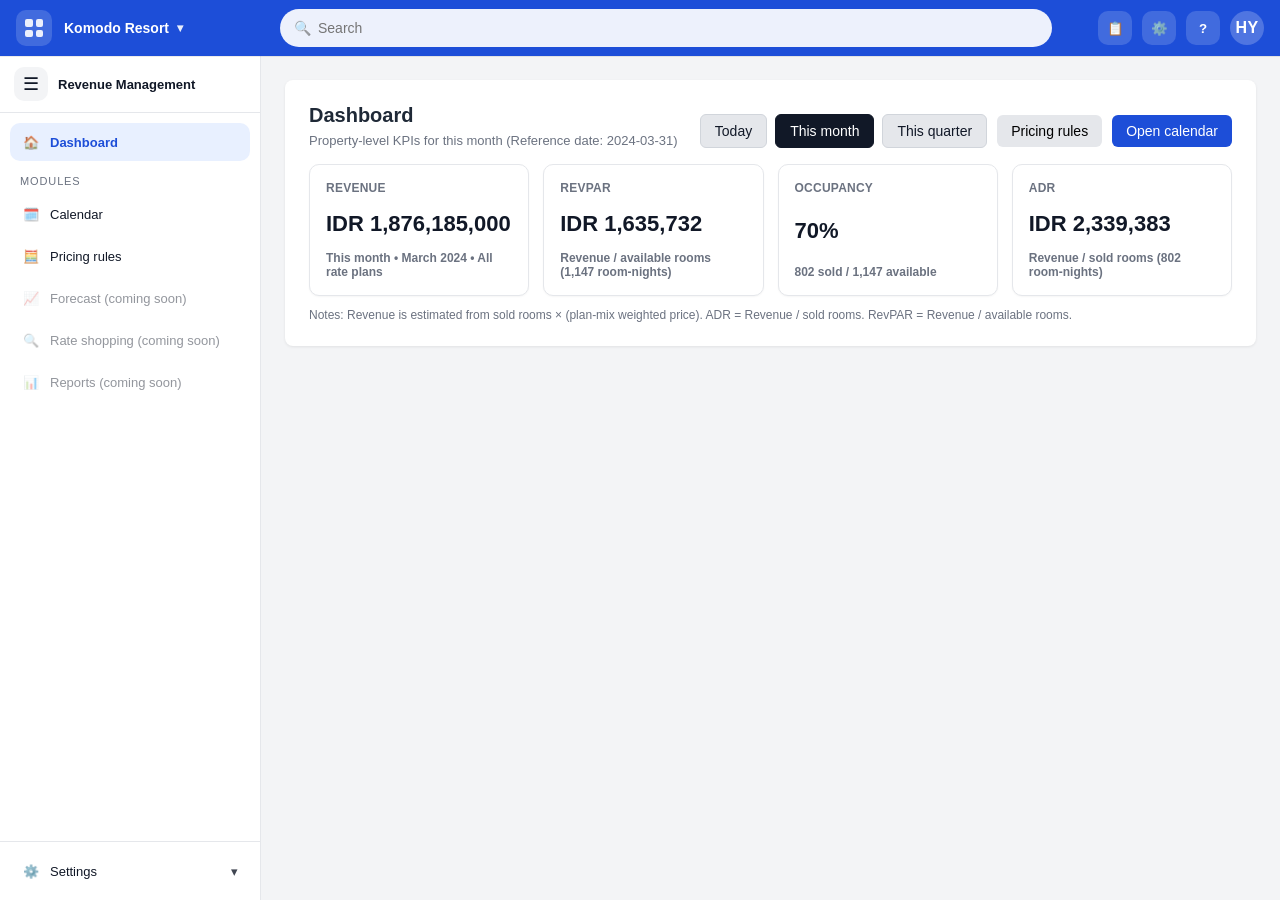
==== commit d743d1ea: "Rename prototype-calender_db_v3_with_kpi_ranges_overview_en_v19_prostay_style.html to index.html" ====
--- a/index.html
+++ b/index.html
@@ -18,20 +18,238 @@
       color: #1f2937;
     }
 
-    .topbar {
-      height: 60px;
-      background: #1d4ed8;
-      color: white;
-      display: flex;
-      align-items: center;
-      padding: 0 24px;
-      font-weight: 600;
-    }
-
-    .layout { display: block; }
-
-    .content { flex: 1; padding: 24px; overflow-x: hidden; }
-
+    :root{
+  --brand-blue:#1d4ed8;
+  --topbar-h:56px;
+  --sidebar-w:260px;
+  --bg:#f4f6fb;
+  --card:#ffffff;
+  --border:#e5e7eb;
+  --text:#111827;
+  --muted:#6b7280;
+  --active-bg:#e8f0ff;
+  --hover-bg:#f3f4f6;
+}
+
+.topbar{
+  height: var(--topbar-h);
+  background: var(--brand-blue);
+  color: #fff;
+  display: flex;
+  align-items: center;
+  justify-content: space-between;
+  gap: 16px;
+  padding: 0 16px;
+  position: sticky;
+  top: 0;
+  z-index: 50;
+  box-shadow: 0 1px 0 rgba(0,0,0,.08);
+}
+.tb-left{ display:flex; align-items:center; gap:12px; min-width: 220px; }
+.tb-app{
+  width: 36px; height: 36px;
+  border: none; border-radius: 10px;
+  background: rgba(255,255,255,.16);
+  display: grid; place-items:center;
+  cursor: pointer;
+}
+.tb-app .grid{
+  width: 18px; height: 18px;
+  display:grid;
+  grid-template-columns: repeat(2, 1fr);
+  gap: 3px;
+}
+.tb-app .grid span{
+  background: rgba(255,255,255,.9);
+  border-radius: 2px;
+}
+.tb-property{
+  display:flex; align-items:center; gap:8px;
+  font-weight: 600;
+  white-space: nowrap;
+}
+.tb-property .name{ font-size: 14px; }
+.tb-property .chev{ opacity: .9; font-size: 12px; }
+
+.tb-search{
+  flex: 1;
+  max-width: 720px;
+  position: relative;
+  min-width: 240px;
+}
+.tb-search input{
+  width: 100%;
+  height: 38px;
+  border-radius: 999px;
+  border: none;
+  outline: none;
+  padding: 0 14px 0 38px;
+  background: rgba(255,255,255,.92);
+  color: #111827;
+  font-size: 14px;
+}
+.tb-search .icon{
+  position: absolute;
+  left: 14px;
+  top: 50%;
+  transform: translateY(-50%);
+  opacity: .6;
+  font-size: 14px;
+  color: #111827;
+}
+
+.tb-right{
+  display:flex;
+  align-items:center;
+  gap: 10px;
+  min-width: 220px;
+  justify-content: flex-end;
+}
+.tb-icon{
+  width: 34px; height: 34px;
+  border: none;
+  border-radius: 10px;
+  background: rgba(255,255,255,.16);
+  color:#fff;
+  display:grid; place-items:center;
+  cursor:pointer;
+  font-weight: 700;
+}
+.tb-avatar{
+  width: 34px; height: 34px;
+  border-radius: 999px;
+  background: rgba(255,255,255,.22);
+  display:grid; place-items:center;
+  font-weight: 700;
+  letter-spacing: .02em;
+}
+
+/* ===========================
+   LEFT MENU (Prostay-like)
+============================ */
+.sidebar{
+  width: var(--sidebar-w);
+  background: #fff;
+  color: var(--text);
+  display:flex;
+  flex-direction: column;
+  border-right: 1px solid var(--border);
+}
+.sidebar-top{
+  height: 56px;
+  display:flex;
+  align-items:center;
+  gap: 10px;
+  padding: 0 14px;
+  border-bottom: 1px solid var(--border);
+}
+.sb-collapse{
+  width: 34px; height: 34px;
+  border: none;
+  border-radius: 10px;
+  background: var(--hover-bg);
+  color: var(--text);
+  cursor: pointer;
+  display:grid; place-items:center;
+  font-size: 18px;
+}
+.sb-title{
+  font-weight: 700;
+  font-size: 13px;
+  color: #111827;
+}
+
+.menu{
+  padding: 10px 10px;
+  display:flex;
+  flex-direction: column;
+  gap: 4px;
+  overflow-y: auto;
+  flex: 1;
+}
+.menu .section-label{
+  margin: 10px 10px 4px;
+  font-size: 11px;
+  letter-spacing: .08em;
+  text-transform: uppercase;
+  color: var(--muted);
+}
+.menu-item{
+  width:100%;
+  background: transparent;
+  border: none;
+  color: var(--text);
+  text-align:left;
+  padding: 10px 12px;
+  border-radius: 10px;
+  cursor:pointer;
+  display:flex;
+  align-items:center;
+  gap: 10px;
+  font-size: 13px;
+}
+.menu-item:hover{
+  background: var(--hover-bg);
+}
+.menu-item.active{
+  background: var(--active-bg);
+  color: var(--brand-blue);
+  font-weight: 600;
+}
+.menu-item.disabled{
+  opacity: .45;
+  cursor: not-allowed;
+}
+.menu-icon{
+  width: 18px; height: 18px;
+  display:inline-grid;
+  place-items:center;
+  flex: 0 0 auto;
+  color: currentColor;
+  opacity: .9;
+}
+
+.menu-footer{
+  padding: 10px;
+  border-top: 1px solid var(--border);
+  background: #fff;
+}
+
+.settings-dropdown{
+  margin-top: 6px;
+  padding: 6px;
+  border-radius: 10px;
+  background: #f9fafb;
+  border: 1px solid var(--border);
+}
+.submenu-item{
+  width:100%;
+  background: transparent;
+  border:none;
+  color: var(--text);
+  text-align:left;
+  padding: 8px 10px;
+  border-radius: 8px;
+  cursor:pointer;
+  font-size: 12px;
+  display:flex;
+  align-items:center;
+  gap: 8px;
+}
+.submenu-item:hover{ background: var(--hover-bg); }
+
+.hidden{ display:none !important; }
+
+    /* Ensure main content scrolls nicely with fixed topbar */
+    .content{
+      flex: 1;
+      padding: 24px;
+      overflow-x: hidden;
+      overflow-y: auto;
+      background: #f3f4f6;
+    }
+
+    .layout { display: flex; height: calc(100vh - var(--topbar-h)); overflow: hidden; }
     .card {
       background: white;
       border-radius: 8px;
@@ -521,14 +739,94 @@
   </style>
 </head>
 <body>
-<div class="topbar">Komodo Resort</div>
+<div class="topbar">
+  <div class="tb-left">
+    <button class="tb-app" type="button" title="Apps">
+      <span class="grid"><span></span><span></span><span></span><span></span></span>
+    </button>
+    <div class="tb-property" title="Property">
+      <span class="name">Komodo Resort</span>
+      <span class="chev">▾</span>
+    </div>
+  </div>
+
+  <div class="tb-search">
+    <span class="icon">🔍</span>
+    <input id="globalSearch" type="text" placeholder="Search" />
+  </div>
+
+  <div class="tb-right">
+    <button class="tb-icon" type="button" title="Tasks">📋</button>
+    <button class="tb-icon" type="button" title="Settings">⚙️</button>
+    <button class="tb-icon" type="button" title="Help">?</button>
+    <div class="tb-avatar" title="User">HY</div>
+  </div>
+</div>
 <div class="layout">
+<aside class="sidebar" id="leftMenu">
+  <div class="sidebar-top">
+    <button class="sb-collapse" type="button" title="Menu">☰</button>
+    <div class="sb-title">Revenue Management</div>
+  </div>
+
+  <div class="menu">
+    <button class="menu-item active" data-nav="dashboard" type="button">
+      <span class="menu-icon">🏠</span>
+      <span>Dashboard</span>
+    </button>
+
+    <div class="section-label">Modules</div>
+    <button class="menu-item" data-nav="calendar" type="button">
+      <span class="menu-icon">🗓️</span>
+      <span>Calendar</span>
+    </button>
+    <button class="menu-item" data-nav="rules" type="button">
+      <span class="menu-icon">🧮</span>
+      <span>Pricing rules</span>
+    </button>
+
+    <button class="menu-item disabled" type="button" disabled>
+      <span class="menu-icon">📈</span>
+      <span>Forecast (coming soon)</span>
+    </button>
+    <button class="menu-item disabled" type="button" disabled>
+      <span class="menu-icon">🔍</span>
+      <span>Rate shopping (coming soon)</span>
+    </button>
+    <button class="menu-item disabled" type="button" disabled>
+      <span class="menu-icon">📊</span>
+      <span>Reports (coming soon)</span>
+    </button>
+  </div>
+
+  <div class="menu-footer">
+    <button class="menu-item" id="settingsToggle" type="button">
+      <span class="menu-icon">⚙️</span>
+      <span style="flex:1;">Settings</span>
+      <span id="settingsChevron" style="opacity:.8;">▾</span>
+    </button>
+    <div class="settings-dropdown hidden" id="settingsDropdown">
+      <button class="submenu-item" type="button">
+        <span class="menu-icon">🧩</span>
+        <span>General</span>
+      </button>
+      <button class="submenu-item" type="button">
+        <span class="menu-icon">🔐</span>
+        <span>Users & permissions</span>
+      </button>
+      <button class="submenu-item" type="button">
+        <span class="menu-icon">🗄️</span>
+        <span>Data sources</span>
+      </button>
+    </div>
+  </div>
+</aside>
 <div class="content">
 <div id="dashboardView">
 <div class="card">
 <div style="display:flex; align-items:flex-end; justify-content:space-between; gap:12px; flex-wrap:wrap;">
 <div>
-<h1 style="margin:0;">Overview</h1>
+<h1 style="margin:0;">Dashboard</h1>
 <div class="rms-muted" style="margin-top:6px;">
 <span id="kpiRangeDesc">Property-level KPIs for this month</span> <span class="rms-muted" id="kpiRefDateLabel"></span>
 </div>
@@ -2452,14 +2750,11 @@
         const calendarView = document.getElementById("calendarView");
         const pricingRulesView = document.getElementById("pricingRulesView");
         const sidebar = document.querySelector(".sidebar");
-
-        const show = (which) => {
+const show = (which) => {
           const isDash = (which === "dashboard");
           const isCal = (which === "calendar");
           const isRules = (which === "rules");
-
-          if (sidebar) sidebar.style.display = isRules ? "none" : "";
-          if (dashboardView) dashboardView.classList.toggle("hidden", !isDash);
+if (dashboardView) dashboardView.classList.toggle("hidden", !isDash);
           if (calendarView) calendarView.classList.toggle("hidden", !isCal);
           if (pricingRulesView) pricingRulesView.classList.toggle("hidden", !isRules);
           if (isRules) {
@@ -2492,41 +2787,71 @@
 
         // default landing: dashboard
         show("dashboard");
+        // Left menu navigation (product shell)
+        const setActiveMenu = (which) => {
+          document.querySelectorAll('#leftMenu .menu-item[data-nav]').forEach(btn => {
+            const w = btn.getAttribute('data-nav');
+            btn.classList.toggle('active', w === which);
+          });
+        };
+
+        document.querySelectorAll('#leftMenu .menu-item[data-nav]').forEach(btn => {
+          btn.addEventListener('click', () => {
+            const which = btn.getAttribute('data-nav');
+            go(which);
+          });
+        });
+
+        // Settings dropdown
+        const settingsToggle = document.getElementById('settingsToggle');
+        const settingsDropdown = document.getElementById('settingsDropdown');
+        const settingsChevron = document.getElementById('settingsChevron');
+        settingsToggle?.addEventListener('click', () => {
+          const isHidden = settingsDropdown.classList.toggle('hidden');
+          if (settingsChevron) settingsChevron.textContent = isHidden ? '▾' : '▴';
+        });
+
+        // Keep menu in sync when navigating via in-page buttons
+        const go = (which) => {
+          show(which);
+          setActiveMenu(which);
+        };
+
 
                 document.getElementById("btnGoRules")?.addEventListener("click", () => {
-          show("rules");
+          go("rules");
           RMS.ui?.toast?.("Pricing rules", { title: "Navigation" });
         });
 
 document.getElementById("btnGoCalendar")?.addEventListener("click", () => {
-          show("calendar");
+          go("calendar");
           RMS.ui?.toast?.("Calendar view", { title: "Navigation" });
         });
 
         document.getElementById("btnGoDashboard")?.addEventListener("click", () => {
-          show("dashboard");
+          go("dashboard");
           RMS.ui?.toast?.("Overview", { title: "Navigation" });
         });
 
 
         
         document.getElementById("btnPricingRules")?.addEventListener("click", () => {
-          show("rules");
+          go("rules");
           RMS.ui?.toast?.("Pricing rules", { title: "Navigation" });
         });
 
         document.getElementById("detailRules")?.addEventListener("click", () => {
-          show("rules");
+          go("rules");
           RMS.ui?.toast?.("Pricing rules", { title: "Navigation" });
         });
 
         document.getElementById("btnRulesBackCalendar")?.addEventListener("click", () => {
-          show("calendar");
+          go("calendar");
           RMS.ui?.toast?.("Calendar view", { title: "Navigation" });
         });
 
         document.getElementById("btnRulesBackOverview")?.addEventListener("click", () => {
-          show("dashboard");
+          go("dashboard");
           RMS.ui?.toast?.("Overview", { title: "Navigation" });
         });
 
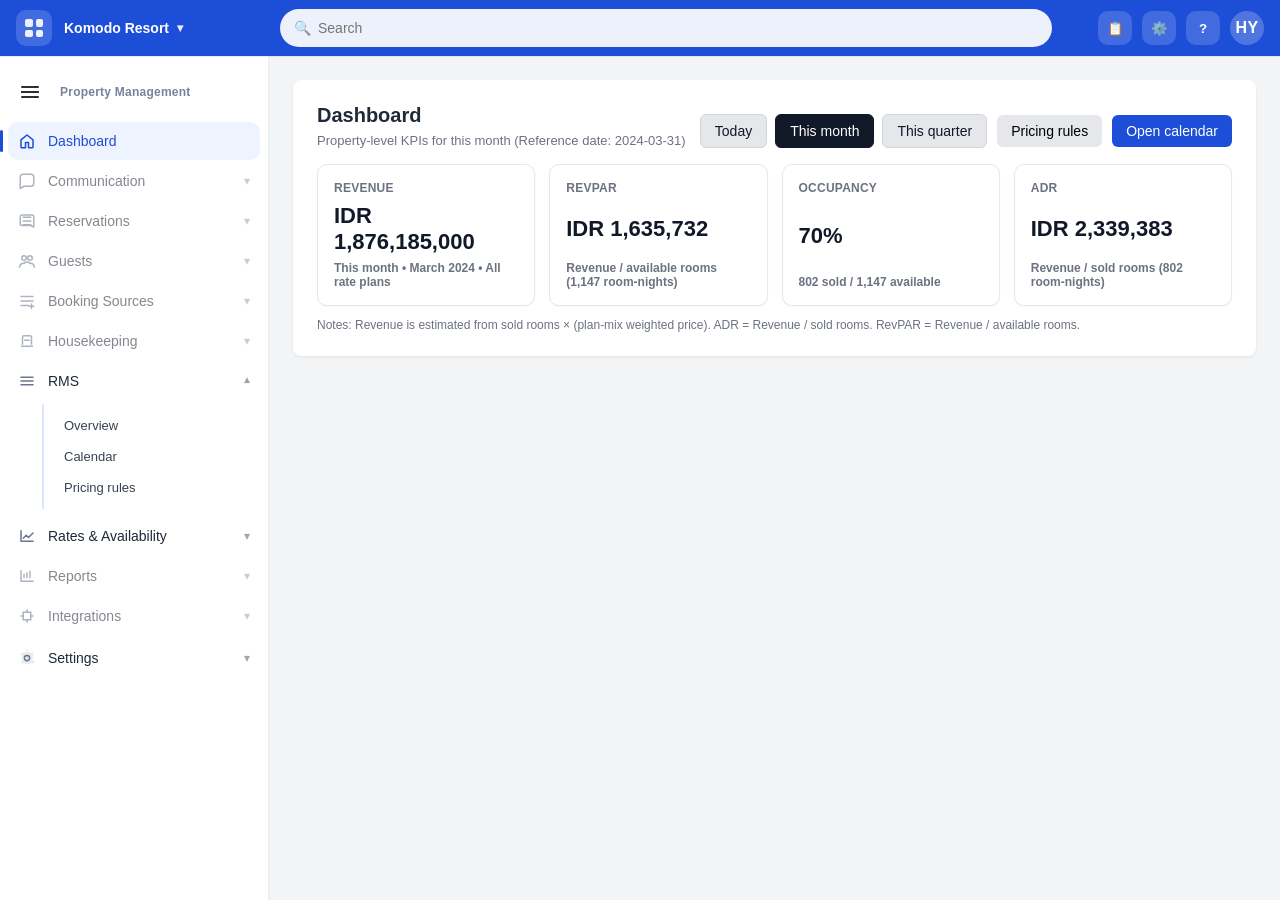
==== commit b07a5170: "Rename prototype-calender_db_v3_with_kpi_ranges_overview_en_v21_sidebar_rms_group.html to index.html" ====
--- a/index.html
+++ b/index.html
@@ -127,118 +127,177 @@
 /* ===========================
    LEFT MENU (Prostay-like)
 ============================ */
-.sidebar{
-  width: var(--sidebar-w);
-  background: #fff;
-  color: var(--text);
+.sidebar.prostay{
+  width: 268px;
+  background: #ffffff;
+  border-right: 1px solid #e7edf6;
+  display: flex;
+  flex-direction: column;
+  padding: 10px 0;
+}
+
+.sidebar.prostay .sb-mini{
+  display: flex;
+  align-items: center;
+  gap: 10px;
+  padding: 6px 10px 10px 10px;
+}
+
+.sidebar.prostay .sb-hamburger{
+  width: 40px;
+  height: 40px;
+  border: 0;
+  background: transparent;
+  border-radius: 10px;
+  display: grid;
+  place-items: center;
+  cursor: pointer;
+}
+.sidebar.prostay .sb-hamburger:hover{ background:#f3f6fb; }
+
+.sidebar.prostay .hamburger-lines{
+  width: 18px;
+  height: 12px;
+  display: block;
+  position: relative;
+}
+.sidebar.prostay .hamburger-lines:before,
+.sidebar.prostay .hamburger-lines:after{
+  content:"";
+  position:absolute;
+  left:0;
+  right:0;
+  height:2px;
+  border-radius:2px;
+  background:#2b2f36;
+}
+.sidebar.prostay .hamburger-lines:before{ top:0; }
+.sidebar.prostay .hamburger-lines:after{ bottom:0; }
+.sidebar.prostay .hamburger-lines{
+  background:#2b2f36;
+  border-radius:2px;
+}
+.sidebar.prostay .hamburger-lines{ height:2px; }
+.sidebar.prostay .hamburger-lines{ box-shadow: 0 -5px 0 #2b2f36, 0 5px 0 #2b2f36; }
+
+.sidebar.prostay .sb-group-label{
+  font-size: 12px;
+  font-weight: 600;
+  color: #77839a;
+  letter-spacing: .02em;
+}
+
+.sidebar.prostay .sb-nav{
   display:flex;
   flex-direction: column;
-  border-right: 1px solid var(--border);
-}
-.sidebar-top{
-  height: 56px;
+  gap: 2px;
+  padding: 0 8px;
+  overflow-y: auto;
+}
+
+.sidebar.prostay .sb-item{
+  width: 100%;
+  border: 0;
+  background: transparent;
+  text-align: left;
+  padding: 10px 10px;
+  border-radius: 10px;
   display:flex;
   align-items:center;
-  gap: 10px;
-  padding: 0 14px;
-  border-bottom: 1px solid var(--border);
-}
-.sb-collapse{
-  width: 34px; height: 34px;
-  border: none;
-  border-radius: 10px;
-  background: var(--hover-bg);
-  color: var(--text);
+  gap: 12px;
+  color: #1f2937;
+  font-size: 14px;
   cursor: pointer;
-  display:grid; place-items:center;
-  font-size: 18px;
-}
-.sb-title{
-  font-weight: 700;
-  font-size: 13px;
-  color: #111827;
-}
-
-.menu{
-  padding: 10px 10px;
-  display:flex;
-  flex-direction: column;
-  gap: 4px;
-  overflow-y: auto;
-  flex: 1;
-}
-.menu .section-label{
-  margin: 10px 10px 4px;
-  font-size: 11px;
-  letter-spacing: .08em;
-  text-transform: uppercase;
-  color: var(--muted);
-}
-.menu-item{
-  width:100%;
+}
+
+.sidebar.prostay .sb-ico{
+  width: 18px;
+  height: 18px;
+  color: #6b778c;
+  flex: 0 0 auto;
+}
+
+.sidebar.prostay .sb-text{
+  white-space: nowrap;
+  overflow: hidden;
+  text-overflow: ellipsis;
+}
+
+.sidebar.prostay .sb-caret{
+  margin-left: auto;
+  color: #9aa6b2;
+  font-size: 12px;
+  line-height: 1;
+}
+
+.sidebar.prostay .sb-item:hover{ background:#f3f6fb; }
+.sidebar.prostay .sb-item:active{ transform: translateY(0.5px); }
+
+.sidebar.prostay .sb-item.active{
+  background: #eef4ff;
+  color: #1f4bd9;
+  position: relative;
+}
+.sidebar.prostay .sb-item.active .sb-ico{ color:#1f4bd9; }
+.sidebar.prostay .sb-item.active:before{
+  content:"";
+  position:absolute;
+  left:-8px;
+  top:8px;
+  bottom:8px;
+  width: 3px;
+  border-radius: 3px;
+  background:#1f4bd9;
+}
+
+.sidebar.prostay .sb-item.disabled{
+  opacity:.55;
+  cursor:not-allowed;
+}
+
+.sidebar.prostay .sb-item.sb-parent.open .sb-caret{ transform: rotate(180deg); }
+
+.sidebar.prostay .sb-submenu{
+  display:none;
+  margin: 2px 0 6px 34px;
+  padding: 6px 0 6px 10px;
+  border-left: 2px solid #dbe7ff;
+}
+.sidebar.prostay .sb-submenu.open{ display:block; }
+
+.sidebar.prostay .sb-subitem{
+  width: 100%;
+  border: 0;
   background: transparent;
-  border: none;
-  color: var(--text);
-  text-align:left;
-  padding: 10px 12px;
-  border-radius: 10px;
-  cursor:pointer;
-  display:flex;
-  align-items:center;
-  gap: 10px;
-  font-size: 13px;
-}
-.menu-item:hover{
-  background: var(--hover-bg);
-}
-.menu-item.active{
-  background: var(--active-bg);
-  color: var(--brand-blue);
-  font-weight: 600;
-}
-.menu-item.disabled{
-  opacity: .45;
-  cursor: not-allowed;
-}
-.menu-icon{
-  width: 18px; height: 18px;
-  display:inline-grid;
-  place-items:center;
-  flex: 0 0 auto;
-  color: currentColor;
-  opacity: .9;
-}
-
-.menu-footer{
-  padding: 10px;
-  border-top: 1px solid var(--border);
-  background: #fff;
-}
-
-.settings-dropdown{
-  margin-top: 6px;
-  padding: 6px;
-  border-radius: 10px;
-  background: #f9fafb;
-  border: 1px solid var(--border);
-}
-.submenu-item{
-  width:100%;
-  background: transparent;
-  border:none;
-  color: var(--text);
-  text-align:left;
+  text-align: left;
   padding: 8px 10px;
   border-radius: 8px;
+  font-size: 13px;
+  color:#384152;
   cursor:pointer;
-  font-size: 12px;
-  display:flex;
-  align-items:center;
-  gap: 8px;
-}
-.submenu-item:hover{ background: var(--hover-bg); }
+}
+.sidebar.prostay .sb-subitem:hover{ background:#f3f6fb; }
+.sidebar.prostay .sb-subitem.active{
+  background:#eef4ff;
+  color:#1f4bd9;
+  position: relative;
+}
+.sidebar.prostay .sb-subitem.active:before{
+  content:"";
+  position:absolute;
+  left:-12px;
+  top:8px;
+  bottom:8px;
+  width:2px;
+  border-radius:2px;
+  background:#1f4bd9;
+}
+.sidebar.prostay .sb-subitem.disabled{ opacity:.55; cursor:not-allowed; }
+
+.sidebar.prostay .sb-spacer{ flex:1 1 auto; }
 
 .hidden{ display:none !important; }
+
 
     /* Ensure main content scrolls nicely with fixed topbar */
     .content{
@@ -763,63 +822,143 @@
   </div>
 </div>
 <div class="layout">
-<aside class="sidebar" id="leftMenu">
-  <div class="sidebar-top">
-    <button class="sb-collapse" type="button" title="Menu">☰</button>
-    <div class="sb-title">Revenue Management</div>
+<aside class="sidebar prostay" id="leftMenu" aria-label="Primary">
+  <div class="sb-mini">
+    <button class="sb-hamburger" type="button" id="sbCollapseBtn" title="Menu">
+      <span class="hamburger-lines" aria-hidden="true"></span>
+    </button>
+    <div class="sb-group-label">Property Management</div>
   </div>
 
-  <div class="menu">
-    <button class="menu-item active" data-nav="dashboard" type="button">
-      <span class="menu-icon">🏠</span>
-      <span>Dashboard</span>
+  <nav class="sb-nav" aria-label="Menu">
+    <button class="sb-item active" data-nav="dashboard" type="button">
+      <svg class="sb-ico" viewBox="0 0 24 24" aria-hidden="true">
+        <path d="M4 10.5 12 4l8 6.5V20a1 1 0 0 1-1 1h-5v-7H10v7H5a1 1 0 0 1-1-1v-9.5z" fill="none" stroke="currentColor" stroke-width="2" stroke-linejoin="round"/>
+      </svg>
+      <span class="sb-text">Dashboard</span>
     </button>
 
-    <div class="section-label">Modules</div>
-    <button class="menu-item" data-nav="calendar" type="button">
-      <span class="menu-icon">🗓️</span>
-      <span>Calendar</span>
+    <button class="sb-item disabled" type="button">
+      <svg class="sb-ico" viewBox="0 0 24 24" aria-hidden="true">
+        <path d="M21 15a4 4 0 0 1-4 4H8l-5 3V7a4 4 0 0 1 4-4h10a4 4 0 0 1 4 4v8z" fill="none" stroke="currentColor" stroke-width="2" stroke-linejoin="round"/>
+      </svg>
+      <span class="sb-text">Communication</span>
+      <span class="sb-caret" aria-hidden="true">▾</span>
     </button>
-    <button class="menu-item" data-nav="rules" type="button">
-      <span class="menu-icon">🧮</span>
-      <span>Pricing rules</span>
+
+    <button class="sb-item disabled" type="button">
+      <svg class="sb-ico" viewBox="0 0 24 24" aria-hidden="true">
+        <path d="M7 7h10M7 12h10M7 17h10" fill="none" stroke="currentColor" stroke-width="2" stroke-linecap="round"/>
+        <path d="M5 4h14a2 2 0 0 1 2 2v14l-4-2H5a2 2 0 0 1-2-2V6a2 2 0 0 1 2-2z" fill="none" stroke="currentColor" stroke-width="2" stroke-linejoin="round"/>
+      </svg>
+      <span class="sb-text">Reservations</span>
+      <span class="sb-caret" aria-hidden="true">▾</span>
     </button>
 
-    <button class="menu-item disabled" type="button" disabled>
-      <span class="menu-icon">📈</span>
-      <span>Forecast (coming soon)</span>
+    <button class="sb-item disabled" type="button">
+      <svg class="sb-ico" viewBox="0 0 24 24" aria-hidden="true">
+        <path d="M16 11c1.7 0 3-1.3 3-3S17.7 5 16 5s-3 1.3-3 3 1.3 3 3 3zM8 11c1.7 0 3-1.3 3-3S9.7 5 8 5 5 6.3 5 8s1.3 3 3 3z" fill="none" stroke="currentColor" stroke-width="2"/>
+        <path d="M2 20c.6-3 3.2-5 6-5M22 20c-.6-3-3.2-5-6-5" fill="none" stroke="currentColor" stroke-width="2" stroke-linecap="round"/>
+        <path d="M8 15c1-1 2.4-1.6 4-1.6s3 .6 4 1.6" fill="none" stroke="currentColor" stroke-width="2" stroke-linecap="round"/>
+      </svg>
+      <span class="sb-text">Guests</span>
+      <span class="sb-caret" aria-hidden="true">▾</span>
     </button>
-    <button class="menu-item disabled" type="button" disabled>
-      <span class="menu-icon">🔍</span>
-      <span>Rate shopping (coming soon)</span>
+
+    <button class="sb-item disabled" type="button">
+      <svg class="sb-ico" viewBox="0 0 24 24" aria-hidden="true">
+        <path d="M4 6h16M4 12h16M4 18h10" fill="none" stroke="currentColor" stroke-width="2" stroke-linecap="round"/>
+        <path d="M18 16v6M15 19h6" fill="none" stroke="currentColor" stroke-width="2" stroke-linecap="round"/>
+      </svg>
+      <span class="sb-text">Booking Sources</span>
+      <span class="sb-caret" aria-hidden="true">▾</span>
     </button>
-    <button class="menu-item disabled" type="button" disabled>
-      <span class="menu-icon">📊</span>
-      <span>Reports (coming soon)</span>
+
+    <button class="sb-item disabled" type="button">
+      <svg class="sb-ico" viewBox="0 0 24 24" aria-hidden="true">
+        <path d="M4 19h16M6 17V7a2 2 0 0 1 2-2h8a2 2 0 0 1 2 2v10" fill="none" stroke="currentColor" stroke-width="2" stroke-linejoin="round"/>
+        <path d="M9 11h6" fill="none" stroke="currentColor" stroke-width="2" stroke-linecap="round"/>
+      </svg>
+      <span class="sb-text">Housekeeping</span>
+      <span class="sb-caret" aria-hidden="true">▾</span>
     </button>
-  </div>
-
-  <div class="menu-footer">
-    <button class="menu-item" id="settingsToggle" type="button">
-      <span class="menu-icon">⚙️</span>
-      <span style="flex:1;">Settings</span>
-      <span id="settingsChevron" style="opacity:.8;">▾</span>
+
+    <button class="sb-item sb-parent open" type="button" id="rmsToggle" aria-expanded="true">
+      <svg class="sb-ico" viewBox="0 0 24 24" aria-hidden="true">
+        <path d="M4 7h16M4 12h16M4 17h16" fill="none" stroke="currentColor" stroke-width="2" stroke-linecap="round"/>
+      </svg>
+      <span class="sb-text">RMS</span>
+      <span class="sb-caret" aria-hidden="true">▾</span>
     </button>
-    <div class="settings-dropdown hidden" id="settingsDropdown">
-      <button class="submenu-item" type="button">
-        <span class="menu-icon">🧩</span>
-        <span>General</span>
+
+    <div class="sb-submenu open" id="rmsSubmenu" role="group" aria-label="RMS">
+      <button class="sb-subitem" data-nav="overview" type="button">
+        <span class="sb-subtext">Overview</span>
       </button>
-      <button class="submenu-item" type="button">
-        <span class="menu-icon">🔐</span>
-        <span>Users & permissions</span>
+      <button class="sb-subitem" data-nav="calendar" type="button">
+        <span class="sb-subtext">Calendar</span>
       </button>
-      <button class="submenu-item" type="button">
-        <span class="menu-icon">🗄️</span>
-        <span>Data sources</span>
+      <button class="sb-subitem" data-nav="rules" type="button">
+        <span class="sb-subtext">Pricing rules</span>
       </button>
     </div>
-  </div>
+
+    <button class="sb-item sb-parent" type="button" id="ratesToggle" aria-expanded="false">
+      <svg class="sb-ico" viewBox="0 0 24 24" aria-hidden="true">
+        <path d="M4 19V5M4 19h16" fill="none" stroke="currentColor" stroke-width="2" stroke-linecap="round"/>
+        <path d="M7 15l4-4 3 3 6-6" fill="none" stroke="currentColor" stroke-width="2" stroke-linecap="round" stroke-linejoin="round"/>
+      </svg>
+      <span class="sb-text">Rates &amp; Availability</span>
+      <span class="sb-caret" aria-hidden="true">▾</span>
+    </button>
+
+    <div class="sb-submenu" id="ratesSubmenu" role="group" aria-label="Rates & Availability">
+      <button class="sb-subitem disabled" type="button">
+        <span class="sb-subtext">Base Rates</span>
+      </button>
+      <button class="sb-subitem disabled" type="button">
+        <span class="sb-subtext">Rate Plans &amp; Packages</span>
+      </button>
+      <button class="sb-subitem disabled" type="button">
+        <span class="sb-subtext">Availability Matrix</span>
+      </button>
+    </div>
+
+    <button class="sb-item disabled" type="button">
+      <svg class="sb-ico" viewBox="0 0 24 24" aria-hidden="true">
+        <path d="M4 19V5M4 19h16" fill="none" stroke="currentColor" stroke-width="2" stroke-linecap="round"/>
+        <path d="M8 14v-4M12 14V8M16 14V6" fill="none" stroke="currentColor" stroke-width="2" stroke-linecap="round"/>
+      </svg>
+      <span class="sb-text">Reports</span>
+      <span class="sb-caret" aria-hidden="true">▾</span>
+    </button>
+
+    <button class="sb-item disabled" type="button">
+      <svg class="sb-ico" viewBox="0 0 24 24" aria-hidden="true">
+        <path d="M7 7h10v10H7z" fill="none" stroke="currentColor" stroke-width="2"/>
+        <path d="M4 12h3M17 12h3M12 4v3M12 17v3" fill="none" stroke="currentColor" stroke-width="2" stroke-linecap="round"/>
+      </svg>
+      <span class="sb-text">Integrations</span>
+      <span class="sb-caret" aria-hidden="true">▾</span>
+    </button>
+
+    <div class="sb-spacer"></div>
+
+    <button class="sb-item sb-parent" type="button" id="settingsToggle" aria-expanded="false">
+      <svg class="sb-ico" viewBox="0 0 24 24" aria-hidden="true">
+        <path d="M12 15.5A3.5 3.5 0 1 0 12 8.5a3.5 3.5 0 0 0 0 7z" fill="none" stroke="currentColor" stroke-width="2"/>
+        <path d="M19.4 15a7.9 7.9 0 0 0 .1-6l2-1.2-2-3.4-2.3 1a8 8 0 0 0-5-2L9.8 1H14l-1.2 2.4a8 8 0 0 0-5 2l-2.3-1-2 3.4L5.6 9a7.9 7.9 0 0 0 .1 6L3.7 16.2l2 3.4 2.3-1a8 8 0 0 0 5 2L12 23l1.1-2.4a8 8 0 0 0 5-2l2.3 1 2-3.4L19.4 15z" opacity=".15" fill="currentColor"/>
+      </svg>
+      <span class="sb-text">Settings</span>
+      <span class="sb-caret" aria-hidden="true">▾</span>
+    </button>
+
+    <div class="sb-submenu" id="settingsSubmenu" role="group" aria-label="Settings">
+      <button class="sb-subitem disabled" type="button"><span class="sb-subtext">General</span></button>
+      <button class="sb-subitem disabled" type="button"><span class="sb-subtext">Users &amp; permissions</span></button>
+      <button class="sb-subitem disabled" type="button"><span class="sb-subtext">Data sources</span></button>
+    </div>
+  </nav>
 </aside>
 <div class="content">
 <div id="dashboardView">
@@ -2751,7 +2890,7 @@
         const pricingRulesView = document.getElementById("pricingRulesView");
         const sidebar = document.querySelector(".sidebar");
 const show = (which) => {
-          const isDash = (which === "dashboard");
+          const isDash = (which === "dashboard" || which === "overview");
           const isCal = (which === "calendar");
           const isRules = (which === "rules");
 if (dashboardView) dashboardView.classList.toggle("hidden", !isDash);
@@ -2787,31 +2926,84 @@
 
         // default landing: dashboard
         show("dashboard");
-        // Left menu navigation (product shell)
+        // Left menu navigation (Prostay-style shell)
+        const ratesToggle = document.getElementById('ratesToggle');
+        const rmsToggle = document.getElementById('rmsToggle');
+        const rmsSubmenu = document.getElementById('rmsSubmenu');
+        const ratesSubmenu = document.getElementById('ratesSubmenu');
+        const settingsToggle = document.getElementById('settingsToggle');
+        const settingsSubmenu = document.getElementById('settingsSubmenu');
+
+        const setRatesOpen = (open) => {
+          if (!ratesToggle || !ratesSubmenu) return;
+          ratesToggle.classList.toggle('open', open);
+          ratesSubmenu.classList.toggle('open', open);
+          ratesToggle.setAttribute('aria-expanded', open ? 'true' : 'false');
+        };
+
+
+const setRmsOpen = (open) => {
+  if (!rmsToggle || !rmsSubmenu) return;
+  rmsToggle.classList.toggle('open', open);
+  rmsSubmenu.classList.toggle('open', open);
+  rmsToggle.setAttribute('aria-expanded', open ? 'true' : 'false');
+};
+
+        const setSettingsOpen = (open) => {
+          if (!settingsToggle || !settingsSubmenu) return;
+          settingsToggle.classList.toggle('open', open);
+          settingsSubmenu.classList.toggle('open', open);
+          settingsToggle.setAttribute('aria-expanded', open ? 'true' : 'false');
+        };
+
+        // Default: RMS section expanded
+        setRmsOpen(true);
+        setRatesOpen(false);
+
+        ratesToggle?.addEventListener('click', () => {
+          const open = !ratesSubmenu?.classList.contains('open');
+          setRatesOpen(open);
+        });
+
+rmsToggle?.addEventListener('click', () => {
+  const open = !rmsSubmenu?.classList.contains('open');
+  setRmsOpen(open);
+});
+
+
+        settingsToggle?.addEventListener('click', () => {
+          const open = !settingsSubmenu?.classList.contains('open');
+          setSettingsOpen(open);
+        });
+
         const setActiveMenu = (which) => {
-          document.querySelectorAll('#leftMenu .menu-item[data-nav]').forEach(btn => {
-            const w = btn.getAttribute('data-nav');
-            btn.classList.toggle('active', w === which);
+          document.querySelectorAll('#leftMenu .sb-item, #leftMenu .sb-subitem').forEach(btn => {
+            btn.classList.remove('active');
           });
-        };
-
-        document.querySelectorAll('#leftMenu .menu-item[data-nav]').forEach(btn => {
+
+          const activeLeaf = document.querySelector(`#leftMenu [data-nav="${which}"]`);
+          if (activeLeaf) activeLeaf.classList.add('active');
+
+          // Parent highlighting + auto expand
+          const isRms = (which === 'overview' || which === 'calendar' || which === 'rules');
+          if (isRms) {
+            setRmsOpen(true);
+            rmsToggle?.classList.add('active');
+          } else {
+            rmsToggle?.classList.remove('active');
+          ratesToggle?.classList.remove('active');
+          }
+        };
+
+        document.querySelectorAll('#leftMenu [data-nav]').forEach(btn => {
           btn.addEventListener('click', () => {
+            if (btn.classList.contains('disabled')) return;
             const which = btn.getAttribute('data-nav');
-            go(which);
+            if (which) go(which);
           });
         });
 
-        // Settings dropdown
-        const settingsToggle = document.getElementById('settingsToggle');
-        const settingsDropdown = document.getElementById('settingsDropdown');
-        const settingsChevron = document.getElementById('settingsChevron');
-        settingsToggle?.addEventListener('click', () => {
-          const isHidden = settingsDropdown.classList.toggle('hidden');
-          if (settingsChevron) settingsChevron.textContent = isHidden ? '▾' : '▴';
-        });
-
-        // Keep menu in sync when navigating via in-page buttons
+// Keep menu in sync when navigating via in-page buttons
         const go = (which) => {
           show(which);
           setActiveMenu(which);
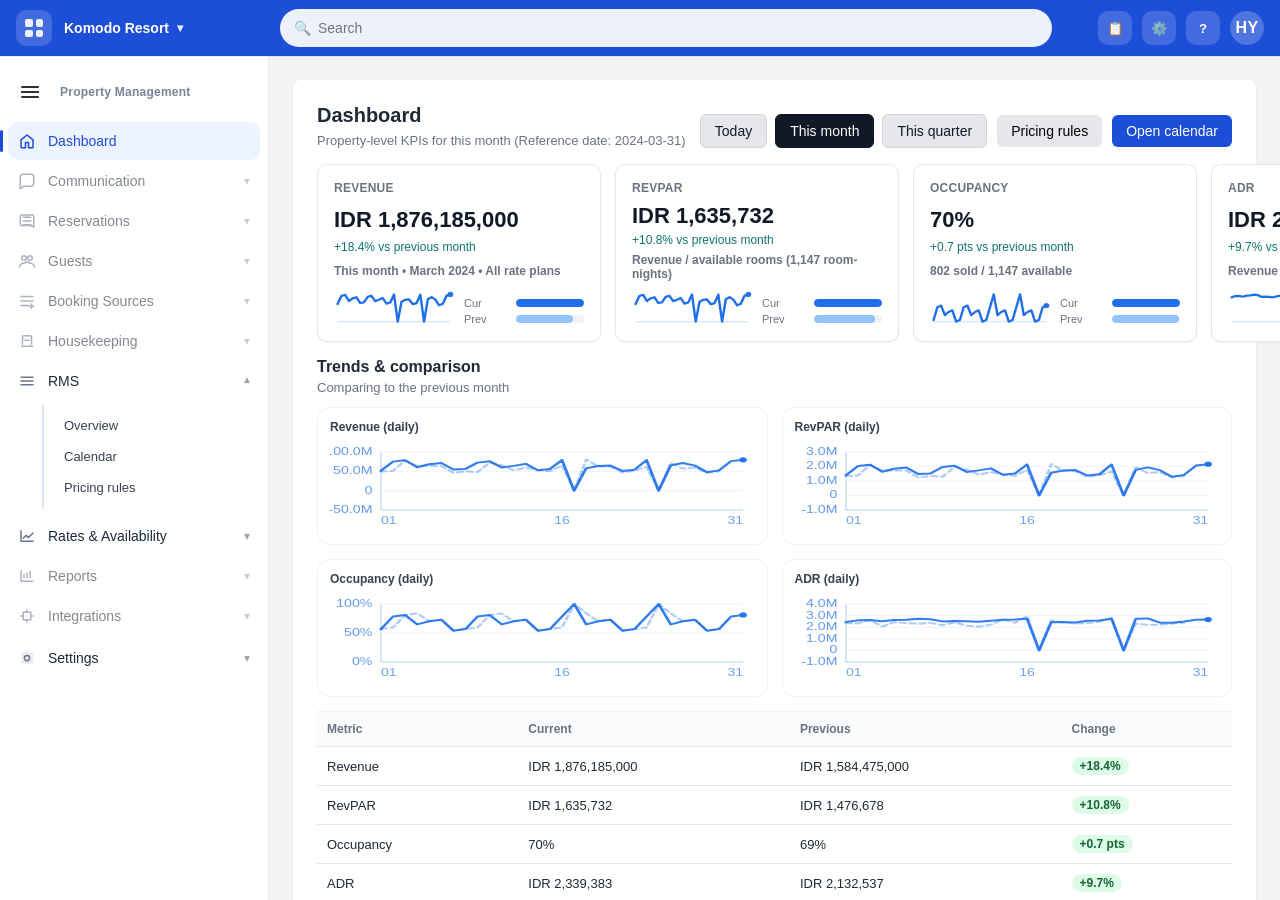
==== commit 66df7a8f: "Update index.html" ====
--- a/index.html
+++ b/index.html
@@ -1,3199 +1,19 @@
-<!DOCTYPE html>
-
+<!doctype html>
 <html lang="en">
-<head>
-<meta charset="utf-8"/>
-<meta content="width=device-width, initial-scale=1" name="viewport"/>
-<title>RMS – Revenue Management</title>
-<style>
-    /* =========================
-       GLOBAL STYLE (Original)
-    ========================= */
-	    html, body{ overflow-x: hidden; }
-
-    body {
-      margin: 0;
-      font-family: Inter, Arial, sans-serif;
-      background: #f4f6fb;
-      color: #1f2937;
-    }
-
-    :root{
-  --brand-blue:#1d4ed8;
-  --topbar-h:56px;
-  --sidebar-w:260px;
-  --bg:#f4f6fb;
-  --card:#ffffff;
-  --border:#e5e7eb;
-  --text:#111827;
-  --muted:#6b7280;
-  --active-bg:#e8f0ff;
-  --hover-bg:#f3f4f6;
-}
-
-.topbar{
-  height: var(--topbar-h);
-  background: var(--brand-blue);
-  color: #fff;
-  display: flex;
-  align-items: center;
-  justify-content: space-between;
-  gap: 16px;
-  padding: 0 16px;
-  position: sticky;
-  top: 0;
-  z-index: 50;
-  box-shadow: 0 1px 0 rgba(0,0,0,.08);
-}
-.tb-left{ display:flex; align-items:center; gap:12px; min-width: 220px; }
-.tb-app{
-  width: 36px; height: 36px;
-  border: none; border-radius: 10px;
-  background: rgba(255,255,255,.16);
-  display: grid; place-items:center;
-  cursor: pointer;
-}
-.tb-app .grid{
-  width: 18px; height: 18px;
-  display:grid;
-  grid-template-columns: repeat(2, 1fr);
-  gap: 3px;
-}
-.tb-app .grid span{
-  background: rgba(255,255,255,.9);
-  border-radius: 2px;
-}
-.tb-property{
-  display:flex; align-items:center; gap:8px;
-  font-weight: 600;
-  white-space: nowrap;
-}
-.tb-property .name{ font-size: 14px; }
-.tb-property .chev{ opacity: .9; font-size: 12px; }
-
-.tb-search{
-  flex: 1;
-  max-width: 720px;
-  position: relative;
-  min-width: 240px;
-}
-.tb-search input{
-  width: 100%;
-  height: 38px;
-  border-radius: 999px;
-  border: none;
-  outline: none;
-  padding: 0 14px 0 38px;
-  background: rgba(255,255,255,.92);
-  color: #111827;
-  font-size: 14px;
-}
-.tb-search .icon{
-  position: absolute;
-  left: 14px;
-  top: 50%;
-  transform: translateY(-50%);
-  opacity: .6;
-  font-size: 14px;
-  color: #111827;
-}
-
-.tb-right{
-  display:flex;
-  align-items:center;
-  gap: 10px;
-  min-width: 220px;
-  justify-content: flex-end;
-}
-.tb-icon{
-  width: 34px; height: 34px;
-  border: none;
-  border-radius: 10px;
-  background: rgba(255,255,255,.16);
-  color:#fff;
-  display:grid; place-items:center;
-  cursor:pointer;
-  font-weight: 700;
-}
-.tb-avatar{
-  width: 34px; height: 34px;
-  border-radius: 999px;
-  background: rgba(255,255,255,.22);
-  display:grid; place-items:center;
-  font-weight: 700;
-  letter-spacing: .02em;
-}
-
-/* ===========================
-   LEFT MENU (Prostay-like)
-============================ */
-.sidebar.prostay{
-  width: 268px;
-  background: #ffffff;
-  border-right: 1px solid #e7edf6;
-  display: flex;
-  flex-direction: column;
-  padding: 10px 0;
-}
-
-.sidebar.prostay .sb-mini{
-  display: flex;
-  align-items: center;
-  gap: 10px;
-  padding: 6px 10px 10px 10px;
-}
-
-.sidebar.prostay .sb-hamburger{
-  width: 40px;
-  height: 40px;
-  border: 0;
-  background: transparent;
-  border-radius: 10px;
-  display: grid;
-  place-items: center;
-  cursor: pointer;
-}
-.sidebar.prostay .sb-hamburger:hover{ background:#f3f6fb; }
-
-.sidebar.prostay .hamburger-lines{
-  width: 18px;
-  height: 12px;
-  display: block;
-  position: relative;
-}
-.sidebar.prostay .hamburger-lines:before,
-.sidebar.prostay .hamburger-lines:after{
-  content:"";
-  position:absolute;
-  left:0;
-  right:0;
-  height:2px;
-  border-radius:2px;
-  background:#2b2f36;
-}
-.sidebar.prostay .hamburger-lines:before{ top:0; }
-.sidebar.prostay .hamburger-lines:after{ bottom:0; }
-.sidebar.prostay .hamburger-lines{
-  background:#2b2f36;
-  border-radius:2px;
-}
-.sidebar.prostay .hamburger-lines{ height:2px; }
-.sidebar.prostay .hamburger-lines{ box-shadow: 0 -5px 0 #2b2f36, 0 5px 0 #2b2f36; }
-
-.sidebar.prostay .sb-group-label{
-  font-size: 12px;
-  font-weight: 600;
-  color: #77839a;
-  letter-spacing: .02em;
-}
-
-.sidebar.prostay .sb-nav{
-  display:flex;
-  flex-direction: column;
-  gap: 2px;
-  padding: 0 8px;
-  overflow-y: auto;
-}
-
-.sidebar.prostay .sb-item{
-  width: 100%;
-  border: 0;
-  background: transparent;
-  text-align: left;
-  padding: 10px 10px;
-  border-radius: 10px;
-  display:flex;
-  align-items:center;
-  gap: 12px;
-  color: #1f2937;
-  font-size: 14px;
-  cursor: pointer;
-}
-
-.sidebar.prostay .sb-ico{
-  width: 18px;
-  height: 18px;
-  color: #6b778c;
-  flex: 0 0 auto;
-}
-
-.sidebar.prostay .sb-text{
-  white-space: nowrap;
-  overflow: hidden;
-  text-overflow: ellipsis;
-}
-
-.sidebar.prostay .sb-caret{
-  margin-left: auto;
-  color: #9aa6b2;
-  font-size: 12px;
-  line-height: 1;
-}
-
-.sidebar.prostay .sb-item:hover{ background:#f3f6fb; }
-.sidebar.prostay .sb-item:active{ transform: translateY(0.5px); }
-
-.sidebar.prostay .sb-item.active{
-  background: #eef4ff;
-  color: #1f4bd9;
-  position: relative;
-}
-.sidebar.prostay .sb-item.active .sb-ico{ color:#1f4bd9; }
-.sidebar.prostay .sb-item.active:before{
-  content:"";
-  position:absolute;
-  left:-8px;
-  top:8px;
-  bottom:8px;
-  width: 3px;
-  border-radius: 3px;
-  background:#1f4bd9;
-}
-
-.sidebar.prostay .sb-item.disabled{
-  opacity:.55;
-  cursor:not-allowed;
-}
-
-.sidebar.prostay .sb-item.sb-parent.open .sb-caret{ transform: rotate(180deg); }
-
-.sidebar.prostay .sb-submenu{
-  display:none;
-  margin: 2px 0 6px 34px;
-  padding: 6px 0 6px 10px;
-  border-left: 2px solid #dbe7ff;
-}
-.sidebar.prostay .sb-submenu.open{ display:block; }
-
-.sidebar.prostay .sb-subitem{
-  width: 100%;
-  border: 0;
-  background: transparent;
-  text-align: left;
-  padding: 8px 10px;
-  border-radius: 8px;
-  font-size: 13px;
-  color:#384152;
-  cursor:pointer;
-}
-.sidebar.prostay .sb-subitem:hover{ background:#f3f6fb; }
-.sidebar.prostay .sb-subitem.active{
-  background:#eef4ff;
-  color:#1f4bd9;
-  position: relative;
-}
-.sidebar.prostay .sb-subitem.active:before{
-  content:"";
-  position:absolute;
-  left:-12px;
-  top:8px;
-  bottom:8px;
-  width:2px;
-  border-radius:2px;
-  background:#1f4bd9;
-}
-.sidebar.prostay .sb-subitem.disabled{ opacity:.55; cursor:not-allowed; }
-
-.sidebar.prostay .sb-spacer{ flex:1 1 auto; }
-
-.hidden{ display:none !important; }
-
-
-    /* Ensure main content scrolls nicely with fixed topbar */
-    .content{
-      flex: 1;
-      padding: 24px;
-      overflow-x: hidden;
-      overflow-y: auto;
-      background: #f3f4f6;
-    }
-
-    .layout { display: flex; height: calc(100vh - var(--topbar-h)); overflow: hidden; }
-    .card {
-      background: white;
-      border-radius: 8px;
-      padding: 24px;
-      box-shadow: 0 1px 3px rgba(0,0,0,0.08);
-      margin-bottom: 20px;
-    }
-
-    h1 { font-size: 20px; margin: 0; }
-
-    .button {
-      padding: 8px 14px;
-      border-radius: 6px;
-      border: none;
-      cursor: pointer;
-      font-size: 14px;
-    }
-
-    .button:disabled{ opacity: 0.55; cursor: not-allowed; }
-    .primary { background: #1d4ed8; color: white; }
-    .secondary { background: #e5e7eb; }
-
-    .toggle{
-      background: #e5e7eb;
-      color: #111827;
-      border: 1px solid #d1d5db;
-    }
-    .toggle:hover{ filter: brightness(0.98); }
-    .toggle.active{
-      background: #111827;
-      color: #ffffff;
-      border-color: #111827;
-    }
-
-
-    table {
-      width: 100%;
-      border-collapse: collapse;
-      font-size: 14px;
-    }
-    th, td {
-      text-align: left;
-      padding: 10px;
-      border-bottom: 1px solid #e5e7eb;
-      vertical-align: top;
-    }
-    th {
-      background: #f9fafb;
-      font-weight: 600;
-    }
-
-    
-    
-    .pinbar{
-      display: flex;
-      align-items: center;
-      gap: 14px;
-      margin: 10px 0 12px;
-      font-size: 13px;
-      color: #374151;
-      flex-wrap: wrap;
-    }
-    .pinbar .pin-item{
-      display: inline-flex;
-      align-items: center;
-      gap: 6px;
-      padding: 4px 8px;
-      border: 1px solid #e5e7eb;
-      border-radius: 999px;
-      background: #ffffff;
-    }
-    .pinbar input[type="checkbox"]{
-      width: 14px;
-      height: 14px;
-      accent-color: #1d4ed8;
-    }
-    .detail-table-wrap{
-      width: 100%;
-      max-width: 100%;
-      /* Independent scroll area for the detail table */
-      max-height: 380px;
-      overflow-x: auto;
-      overflow-y: auto;
-      -webkit-overflow-scrolling: touch;
-      border: 1px solid #e5e7eb;
-      border-radius: 8px;
-      background: #ffffff;
-    }
-    .detail-table-wrap table{
-      /* Let the table grow to its content so horizontal scroll is always within this box */
-      width: max-content;
-      min-width: 100%;
-    }
-    .detail-table-wrap th,
-    .detail-table-wrap td{
-      white-space: nowrap;
-    }
-    /* Column sizing (auto-fit to content; JS will fine-tune widths after render) */
-    .detail-table-wrap [data-col="room"]{ min-width: 220px; }
-    .detail-table-wrap [data-col="avail"]{ min-width: 200px; }
-    .detail-table-wrap [data-col="latest"]{ min-width: 220px; }
-    .detail-table-wrap [data-col="rec"]{ min-width: 240px; }
-    .detail-table-wrap [data-col^="plan-"]{ min-width: 180px; text-align: right; }
-    .detail-table-wrap [data-col^="plan-"] .price{ text-align: right; }
-    .detail-table-wrap [data-col="latest"], 
-    .detail-table-wrap [data-col="rec"]{ text-align: left; }
-
-    /* Ensure opaque row backgrounds so pinned columns never look transparent */
-    .detail-table-wrap tbody td{ background: #ffffff; }
-    .detail-table-wrap tbody tr.row-focused td{ background: #eef2ff; }
-
-
-    .sticky-cell{
-      position: sticky;
-      background: inherit; /* inherits from td/th which we make opaque */
-      background-clip: padding-box;
-      z-index: 6;
-    }
-    th.sticky-cell{
-      background: #f9fafb;
-      background-clip: padding-box;
-      z-index: 12;
-    }
-    .sticky-shadow{
-      box-shadow: 2px 0 0 rgba(229, 231, 235, 1);
-    }
-.footer-note {
-      font-size: 12px;
-      color: #6b7280;
-      margin-top: 12px;
-    }
-
-    .hidden { display: none; }
-
-    /* =========================
-       PRICING RULES PAGE LAYOUT
-    ========================= */
-    /* Pricing rules page should align with other pages (content padding = 24px)
-       and keep a little extra right gutter so the main card never hugs the edge. */
-    #pricingRulesView{
-      width: 100%;
-      box-sizing: border-box;
-      /* match .content padding on the left; add a bit more on the right */
-      padding: 24px 32px 24px 24px;
-    }
-    #pricingRulesView > .card{
-      /* let the card size within the padded container */
-      width: auto;
-      max-width: none;
-      margin: 0 0 20px 0;
-    }
-	    /* When the rules page is visible, use the whole content width (avoid big side gutters). */
-/* Pricing rules layout: avoid page-level horizontal scroll */
-	    .rules-grid{
-	      margin-top: 14px;
-	      display: grid;
-	      /* minmax(0, 1fr) prevents overflow from long content */
-	      grid-template-columns: minmax(0, 1fr) minmax(0, 420px);
-	      gap: 14px;
-	      align-items: start;
-	    }
-	    .rules-grid > .card{ min-width: 0; }
-
-/* Pricing mode selector */
-.mode-list{
-  margin-top: 10px;
-  display: grid;
-  grid-template-columns: 1fr;
-  gap: 10px;
-}
-.mode-option{
-  display: flex;
-  align-items: flex-start;
-  gap: 12px;
-  padding: 12px 12px;
-  border: 1px solid #e5e7eb;
-  border-radius: 12px;
-  background: #ffffff;
-}
-.mode-option:hover{ border-color: #cbd5e1; }
-.mode-option input[type="radio"]{
-  width: 16px;
-  height: 16px;
-  margin-top: 3px;
-  accent-color: #1d4ed8;
-  flex: 0 0 auto;
-}
-.mode-meta{ min-width: 0; flex: 1; }
-.mode-title{ font-weight: 800; }
-.mode-desc{ margin-top: 2px; font-size: 12px; color: #6b7280; line-height: 1.35; }
-.mode-pill{
-  display:inline-flex;
-  align-items:center;
-  gap:8px;
-  padding: 6px 10px;
-  border-radius: 999px;
-  background: #eef2ff;
-  color: #1d4ed8;
-  font-weight: 700;
-  font-size: 12px;
-}
-.rules-disabled{
-  opacity: 0.65;
-}
-.rules-disabled *{
-  pointer-events: none;
-}
-.rules-disabled .footer-note{
-  pointer-events: auto;
-  opacity: 1;
-}
-    @media (max-width: 980px){
-      .rules-grid{ grid-template-columns: 1fr; }
-    }
-
-    /* =========================
-       MODULE: STYLES
-       (Future modules add CSS here)
-    ========================= */
-
-    /* ===== KPI Dashboard Styles ===== */
-    .kpi-grid{
-      display: grid;
-      grid-template-columns: repeat(4, 1fr);
-      gap: 14px;
-    }
-    .kpi-card{
-      border: 1px solid #e5e7eb;
-      border-radius: 10px;
-      padding: 16px;
-      background: #fff;
-      box-shadow: 0 1px 2px rgba(0,0,0,0.04);
-      min-height: 98px;
-      display: flex;
-      flex-direction: column;
-      justify-content: space-between;
-    }
-    .kpi-label{
-      font-size: 12px;
-      color: #6b7280;
-      font-weight: 700;
-      letter-spacing: 0.02em;
-      text-transform: uppercase;
-    }
-    .kpi-value{
-      margin-top: 8px;
-      font-size: 22px;
-      font-weight: 800;
-      color: #111827;
-    }
-    .kpi-sub{
-      margin-top: 6px;
-      font-size: 12px;
-      color: #6b7280;
-      font-weight: 600;
-    }
-    .dashselect{
-      padding: 8px 10px;
-      border-radius: 8px;
-      border: 1px solid #e5e7eb;
-      background: #fff;
-      color: #111827;
-      font-size: 13px;
-      outline: none;
-      cursor: pointer;
-    }
-    @media (max-width: 980px){
-      .kpi-grid{ grid-template-columns: repeat(2, 1fr); }
-    }
-    @media (max-width: 520px){
-      .kpi-grid{ grid-template-columns: 1fr; }
-    }
-
-
-    /* ===== Calendar Module Styles ===== */
-    .calendar-shell{
-      border: 1px solid #e5e7eb;
-      border-radius: 8px;
-      overflow: hidden;
-    }
-
-    .calendar-toolbar{
-      background: #1d4ed8;
-      color: #fff;
-      padding: 10px 12px;
-      display: flex;
-      align-items: center;
-      gap: 10px;
-      flex-wrap: wrap;
-    }
-
-    .calendar-toolbar .toolbtn{
-      background: rgba(255,255,255,0.12);
-      border: 1px solid rgba(255,255,255,0.22);
-      color: #fff;
-      padding: 8px 10px;
-      border-radius: 6px;
-      font-size: 13px;
-      cursor: pointer;
-    }
-    .calendar-toolbar .toolbtn:hover{ background: rgba(255,255,255,0.18); }
-
-    .calendar-toolbar .monthnav{
-      margin-left: auto;
-      margin-right: auto;
-      display: flex;
-      align-items: center;
-      gap: 10px;
-      font-weight: 600;
-    }
-
-    .calendar-toolbar .navbtn{
-      width: 32px;
-      height: 32px;
-      border-radius: 6px;
-      border: 1px solid rgba(255,255,255,0.22);
-      background: rgba(255,255,255,0.12);
-      color: #fff;
-      cursor: pointer;
-      font-size: 16px;
-    }
-    .calendar-toolbar .navbtn:hover{ background: rgba(255,255,255,0.18); }
-
-    .calendar-toolbar .right{
-      margin-left: auto;
-      display: flex;
-      align-items: center;
-      gap: 10px;
-    }
-
-    .calendar-toolbar .label{
-      font-size: 13px;
-      opacity: 0.95;
-      white-space: nowrap;
-    }
-
-    .calendar-toolbar .roomselect{
-      padding: 8px 10px;
-      border-radius: 6px;
-      border: 1px solid rgba(255,255,255,0.22);
-      background: rgba(255,255,255,0.12);
-      color: #fff;
-      font-size: 13px;
-      outline: none;
-      cursor: pointer;
-    }
-    .calendar-toolbar .roomselect option{ color: #111827; }
-
-    .calendar{
-      padding: 14px;
-      background: #fff;
-    }
-
-    .calendar-dow{
-      display: grid;
-      grid-template-columns: repeat(7, 1fr);
-      gap: 10px;
-      margin-bottom: 10px;
-      color: #6b7280;
-      font-size: 12px;
-      font-weight: 600;
-    }
-
-    .calendar-grid{
-      display: grid;
-      grid-template-columns: repeat(7, 1fr);
-      gap: 10px;
-    }
-
-    .day{
-      border: 1px solid #e5e7eb;
-      border-radius: 8px;
-      padding: 10px;
-      min-height: 90px;
-      background: #fff;
-      cursor: pointer;
-      position: relative;
-      transition: box-shadow 0.12s ease, transform 0.12s ease;
-      overflow: hidden;
-    }
-
-    .day:hover{
-      box-shadow: 0 6px 14px rgba(29,78,216,0.10);
-      transform: translateY(-1px);
-    }
-
-    .day.muted{
-      background: #fafbff;
-      color: #9ca3af;
-      cursor: default;
-    }
-
-    .day.selected{
-      outline: 2px solid rgba(29,78,216,0.55);
-      box-shadow: 0 10px 20px rgba(29,78,216,0.12);
-    }
-
-    .day .daynum{
-      position: absolute;
-      top: 8px;
-      right: 10px;
-      font-size: 12px;
-      color: #6b7280;
-      font-weight: 600;
-    }
-    /* Occupancy fill (bottom-up) */
-    .day .occfill{
-      position: absolute;
-      left: 0;
-      right: 0;
-      bottom: 0;
-      height: 0%;
-      background: rgba(29,78,216,0.14);
-      pointer-events: none;
-      z-index: 0;
-    }
-    .day .day-content{
-      position: relative;
-      z-index: 1;
-    }
-
-
-    /* Only show percent + price */
-    .day .occ{
-      margin-top: 6px;
-      font-size: 12px;
-      color: #6b7280;
-      font-weight: 600;
-    }
-
-    .day .price{
-      margin-top: 14px;
-      font-weight: 700;
-      font-size: 14px;
-      color: #111827;
-    }
-
-    .day .soldout{
-      margin-top: 14px;
-      font-weight: 700;
-      font-size: 14px;
-      color: #1d4ed8;
-    }
-
-    .day-detail{
-      border-top: 1px solid #e5e7eb;
-      padding: 14px;
-      background: #fff;
-    }
-
-    .day-detail-head{
-      display: flex;
-      align-items: flex-end;
-      justify-content: space-between;
-      gap: 10px;
-      padding-bottom: 10px;
-    }
-
-    .day-detail .date{
-      font-weight: 700;
-      font-size: 16px;
-    }
-
-    .day-detail .sub{
-      margin-top: 4px;
-      color: #6b7280;
-      font-size: 13px;
-    }
-
-    .day-detail-actions{
-      display: flex;
-      gap: 10px;
-      flex-wrap: wrap;
-      justify-content: flex-end;
-    }
-
-    @media (max-width: 980px){
-      .calendar-toolbar .monthnav{
-        margin-left: 0;
-        margin-right: auto;
-      }
-    }
-    @media (max-width: 760px){
-      .calendar-dow, .calendar-grid{ gap: 6px; }
-      .day{ min-height: 82px; }
-    }
-  </style>
-</head>
-<body>
-<div class="topbar">
-  <div class="tb-left">
-    <button class="tb-app" type="button" title="Apps">
-      <span class="grid"><span></span><span></span><span></span><span></span></span>
-    </button>
-    <div class="tb-property" title="Property">
-      <span class="name">Komodo Resort</span>
-      <span class="chev">▾</span>
-    </div>
-  </div>
-
-  <div class="tb-search">
-    <span class="icon">🔍</span>
-    <input id="globalSearch" type="text" placeholder="Search" />
-  </div>
-
-  <div class="tb-right">
-    <button class="tb-icon" type="button" title="Tasks">📋</button>
-    <button class="tb-icon" type="button" title="Settings">⚙️</button>
-    <button class="tb-icon" type="button" title="Help">?</button>
-    <div class="tb-avatar" title="User">HY</div>
-  </div>
-</div>
-<div class="layout">
-<aside class="sidebar prostay" id="leftMenu" aria-label="Primary">
-  <div class="sb-mini">
-    <button class="sb-hamburger" type="button" id="sbCollapseBtn" title="Menu">
-      <span class="hamburger-lines" aria-hidden="true"></span>
-    </button>
-    <div class="sb-group-label">Property Management</div>
-  </div>
-
-  <nav class="sb-nav" aria-label="Menu">
-    <button class="sb-item active" data-nav="dashboard" type="button">
-      <svg class="sb-ico" viewBox="0 0 24 24" aria-hidden="true">
-        <path d="M4 10.5 12 4l8 6.5V20a1 1 0 0 1-1 1h-5v-7H10v7H5a1 1 0 0 1-1-1v-9.5z" fill="none" stroke="currentColor" stroke-width="2" stroke-linejoin="round"/>
-      </svg>
-      <span class="sb-text">Dashboard</span>
-    </button>
-
-    <button class="sb-item disabled" type="button">
-      <svg class="sb-ico" viewBox="0 0 24 24" aria-hidden="true">
-        <path d="M21 15a4 4 0 0 1-4 4H8l-5 3V7a4 4 0 0 1 4-4h10a4 4 0 0 1 4 4v8z" fill="none" stroke="currentColor" stroke-width="2" stroke-linejoin="round"/>
-      </svg>
-      <span class="sb-text">Communication</span>
-      <span class="sb-caret" aria-hidden="true">▾</span>
-    </button>
-
-    <button class="sb-item disabled" type="button">
-      <svg class="sb-ico" viewBox="0 0 24 24" aria-hidden="true">
-        <path d="M7 7h10M7 12h10M7 17h10" fill="none" stroke="currentColor" stroke-width="2" stroke-linecap="round"/>
-        <path d="M5 4h14a2 2 0 0 1 2 2v14l-4-2H5a2 2 0 0 1-2-2V6a2 2 0 0 1 2-2z" fill="none" stroke="currentColor" stroke-width="2" stroke-linejoin="round"/>
-      </svg>
-      <span class="sb-text">Reservations</span>
-      <span class="sb-caret" aria-hidden="true">▾</span>
-    </button>
-
-    <button class="sb-item disabled" type="button">
-      <svg class="sb-ico" viewBox="0 0 24 24" aria-hidden="true">
-        <path d="M16 11c1.7 0 3-1.3 3-3S17.7 5 16 5s-3 1.3-3 3 1.3 3 3 3zM8 11c1.7 0 3-1.3 3-3S9.7 5 8 5 5 6.3 5 8s1.3 3 3 3z" fill="none" stroke="currentColor" stroke-width="2"/>
-        <path d="M2 20c.6-3 3.2-5 6-5M22 20c-.6-3-3.2-5-6-5" fill="none" stroke="currentColor" stroke-width="2" stroke-linecap="round"/>
-        <path d="M8 15c1-1 2.4-1.6 4-1.6s3 .6 4 1.6" fill="none" stroke="currentColor" stroke-width="2" stroke-linecap="round"/>
-      </svg>
-      <span class="sb-text">Guests</span>
-      <span class="sb-caret" aria-hidden="true">▾</span>
-    </button>
-
-    <button class="sb-item disabled" type="button">
-      <svg class="sb-ico" viewBox="0 0 24 24" aria-hidden="true">
-        <path d="M4 6h16M4 12h16M4 18h10" fill="none" stroke="currentColor" stroke-width="2" stroke-linecap="round"/>
-        <path d="M18 16v6M15 19h6" fill="none" stroke="currentColor" stroke-width="2" stroke-linecap="round"/>
-      </svg>
-      <span class="sb-text">Booking Sources</span>
-      <span class="sb-caret" aria-hidden="true">▾</span>
-    </button>
-
-    <button class="sb-item disabled" type="button">
-      <svg class="sb-ico" viewBox="0 0 24 24" aria-hidden="true">
-        <path d="M4 19h16M6 17V7a2 2 0 0 1 2-2h8a2 2 0 0 1 2 2v10" fill="none" stroke="currentColor" stroke-width="2" stroke-linejoin="round"/>
-        <path d="M9 11h6" fill="none" stroke="currentColor" stroke-width="2" stroke-linecap="round"/>
-      </svg>
-      <span class="sb-text">Housekeeping</span>
-      <span class="sb-caret" aria-hidden="true">▾</span>
-    </button>
-
-    <button class="sb-item sb-parent open" type="button" id="rmsToggle" aria-expanded="true">
-      <svg class="sb-ico" viewBox="0 0 24 24" aria-hidden="true">
-        <path d="M4 7h16M4 12h16M4 17h16" fill="none" stroke="currentColor" stroke-width="2" stroke-linecap="round"/>
-      </svg>
-      <span class="sb-text">RMS</span>
-      <span class="sb-caret" aria-hidden="true">▾</span>
-    </button>
-
-    <div class="sb-submenu open" id="rmsSubmenu" role="group" aria-label="RMS">
-      <button class="sb-subitem" data-nav="overview" type="button">
-        <span class="sb-subtext">Overview</span>
-      </button>
-      <button class="sb-subitem" data-nav="calendar" type="button">
-        <span class="sb-subtext">Calendar</span>
-      </button>
-      <button class="sb-subitem" data-nav="rules" type="button">
-        <span class="sb-subtext">Pricing rules</span>
-      </button>
-    </div>
-
-    <button class="sb-item sb-parent" type="button" id="ratesToggle" aria-expanded="false">
-      <svg class="sb-ico" viewBox="0 0 24 24" aria-hidden="true">
-        <path d="M4 19V5M4 19h16" fill="none" stroke="currentColor" stroke-width="2" stroke-linecap="round"/>
-        <path d="M7 15l4-4 3 3 6-6" fill="none" stroke="currentColor" stroke-width="2" stroke-linecap="round" stroke-linejoin="round"/>
-      </svg>
-      <span class="sb-text">Rates &amp; Availability</span>
-      <span class="sb-caret" aria-hidden="true">▾</span>
-    </button>
-
-    <div class="sb-submenu" id="ratesSubmenu" role="group" aria-label="Rates & Availability">
-      <button class="sb-subitem disabled" type="button">
-        <span class="sb-subtext">Base Rates</span>
-      </button>
-      <button class="sb-subitem disabled" type="button">
-        <span class="sb-subtext">Rate Plans &amp; Packages</span>
-      </button>
-      <button class="sb-subitem disabled" type="button">
-        <span class="sb-subtext">Availability Matrix</span>
-      </button>
-    </div>
-
-    <button class="sb-item disabled" type="button">
-      <svg class="sb-ico" viewBox="0 0 24 24" aria-hidden="true">
-        <path d="M4 19V5M4 19h16" fill="none" stroke="currentColor" stroke-width="2" stroke-linecap="round"/>
-        <path d="M8 14v-4M12 14V8M16 14V6" fill="none" stroke="currentColor" stroke-width="2" stroke-linecap="round"/>
-      </svg>
-      <span class="sb-text">Reports</span>
-      <span class="sb-caret" aria-hidden="true">▾</span>
-    </button>
-
-    <button class="sb-item disabled" type="button">
-      <svg class="sb-ico" viewBox="0 0 24 24" aria-hidden="true">
-        <path d="M7 7h10v10H7z" fill="none" stroke="currentColor" stroke-width="2"/>
-        <path d="M4 12h3M17 12h3M12 4v3M12 17v3" fill="none" stroke="currentColor" stroke-width="2" stroke-linecap="round"/>
-      </svg>
-      <span class="sb-text">Integrations</span>
-      <span class="sb-caret" aria-hidden="true">▾</span>
-    </button>
-
-    <div class="sb-spacer"></div>
-
-    <button class="sb-item sb-parent" type="button" id="settingsToggle" aria-expanded="false">
-      <svg class="sb-ico" viewBox="0 0 24 24" aria-hidden="true">
-        <path d="M12 15.5A3.5 3.5 0 1 0 12 8.5a3.5 3.5 0 0 0 0 7z" fill="none" stroke="currentColor" stroke-width="2"/>
-        <path d="M19.4 15a7.9 7.9 0 0 0 .1-6l2-1.2-2-3.4-2.3 1a8 8 0 0 0-5-2L9.8 1H14l-1.2 2.4a8 8 0 0 0-5 2l-2.3-1-2 3.4L5.6 9a7.9 7.9 0 0 0 .1 6L3.7 16.2l2 3.4 2.3-1a8 8 0 0 0 5 2L12 23l1.1-2.4a8 8 0 0 0 5-2l2.3 1 2-3.4L19.4 15z" opacity=".15" fill="currentColor"/>
-      </svg>
-      <span class="sb-text">Settings</span>
-      <span class="sb-caret" aria-hidden="true">▾</span>
-    </button>
-
-    <div class="sb-submenu" id="settingsSubmenu" role="group" aria-label="Settings">
-      <button class="sb-subitem disabled" type="button"><span class="sb-subtext">General</span></button>
-      <button class="sb-subitem disabled" type="button"><span class="sb-subtext">Users &amp; permissions</span></button>
-      <button class="sb-subitem disabled" type="button"><span class="sb-subtext">Data sources</span></button>
-    </div>
-  </nav>
-</aside>
-<div class="content">
-<div id="dashboardView">
-<div class="card">
-<div style="display:flex; align-items:flex-end; justify-content:space-between; gap:12px; flex-wrap:wrap;">
-<div>
-<h1 style="margin:0;">Dashboard</h1>
-<div class="rms-muted" style="margin-top:6px;">
-<span id="kpiRangeDesc">Property-level KPIs for this month</span> <span class="rms-muted" id="kpiRefDateLabel"></span>
-</div>
-</div>
-<div style="display:flex; align-items:center; gap:10px; flex-wrap:wrap;">
-<div id="kpiRangeGroup" style="display:flex; gap:8px; align-items:center; flex-wrap:wrap;">
-<button class="button toggle" data-range="day" id="rangeDay">Today</button>
-<button class="button toggle active" data-range="month" id="rangeMonth">This month</button>
-<button class="button toggle" data-range="quarter" id="rangeQuarter">This quarter</button>
-</div>
-<button class="button secondary" id="btnGoRules">Pricing rules</button>
-<button class="button primary" id="btnGoCalendar">Open calendar</button>
-</div>
-</div>
-<div class="kpi-grid" style="margin-top:16px;">
-<div class="kpi-card">
-<div class="kpi-label">Revenue</div>
-<div class="kpi-value" id="kpiRevenue">—</div>
-<div class="kpi-sub" id="kpiRevenueSub">—</div>
-</div>
-<div class="kpi-card">
-<div class="kpi-label">RevPAR</div>
-<div class="kpi-value" id="kpiRevPAR">—</div>
-<div class="kpi-sub" id="kpiRevPARSub">—</div>
-</div>
-<div class="kpi-card">
-<div class="kpi-label">Occupancy</div>
-<div class="kpi-value" id="kpiOcc">—</div>
-<div class="kpi-sub" id="kpiOccSub">—</div>
-</div>
-<div class="kpi-card">
-<div class="kpi-label">ADR</div>
-<div class="kpi-value" id="kpiADR">—</div>
-<div class="kpi-sub" id="kpiADRSub">—</div>
-</div>
-</div>
-<div class="footer-note">
-      Notes: Revenue is estimated from sold rooms × (plan-mix weighted price). ADR = Revenue / sold rooms. RevPAR = Revenue / available rooms.
-    </div>
-</div>
-</div>
-<div class="hidden" id="calendarView">
-<div class="card" id="rms-root">
-<h1>Revenue Management</h1>
-<p style="color:#6b7280;font-size:13px;margin:8px 0 16px 0;">
-          Click a date to view details. Prototype uses a tiny in-memory “DB” (date × room type × rate plan) for prices and inventory.
-        </p>
-<!-- Calendar goes here -->
-<div id="calendarContainer">
-<div class="calendar-shell">
-<div class="calendar-toolbar">
-<button class="toolbtn" id="btnToday">📅 Today</button>
-<button class="toolbtn" id="btnGoDashboard">🏠 Overview</button>
-<button class="toolbtn" id="btnManualPrices">Manually set prices</button>
-<button class="toolbtn" id="btnPricingRules">Change pricing rules</button>
-<div aria-label="Month navigation" class="monthnav">
-<button aria-label="Previous month" class="navbtn" id="prevMonth">‹</button>
-<div id="monthTitle">February 2024</div>
-<button aria-label="Next month" class="navbtn" id="nextMonth">›</button>
-</div>
-<div class="right">
-<span class="label">Room type price</span>
-<select class="roomselect" id="roomTypeSelect">
-<option selected="" value="Ocean View Bungalow">Ocean View Bungalow</option>
-<option value="Family Bungalow">Family Bungalow</option>
-<option value="Grand View">Grand View</option>
-<option value="Grand Beach">Grand Beach</option>
-<option value="Private Bamboo Bungalow">Private Bamboo Bungalow</option>
-<option value="Presidential Suite">Presidential Suite</option>
-</select>
-<span class="label">Rate plan</span>
-<select class="roomselect" id="ratePlanSelect">
-<option selected="" value="Flexible Rate">Flexible Rate</option>
-<option value="Non-refundable Rate">Non-refundable Rate</option>
-<option value="Breakfast Included">Breakfast Included</option>
-<option value="Package Deal">Package Deal</option>
-</select>
-</div>
-</div>
-<div class="calendar">
-<div class="calendar-dow">
-<div>Monday</div><div>Tuesday</div><div>Wednesday</div><div>Thursday</div>
-<div>Friday</div><div>Saturday</div><div>Sunday</div>
-</div>
-<div class="calendar-grid" id="calendarGrid"></div>
-</div>
-<div class="day-detail">
-<div class="day-detail-head">
-<div>
-<div class="date" id="detailDate">Fri, Feb 16, 2024</div>
-<div class="sub" id="detailSub">Showing: Ocean View Bungalow • Flexible Rate</div>
-</div>
-<div class="day-detail-actions">
-<button class="button secondary" id="detailManual">Manually set prices</button>
-<button class="button secondary" id="detailRules">Change pricing rules</button>
-<button class="button primary" id="detailApply">Apply recommendation</button>
-</div>
-</div>
-<div class="pinbar" id="pinBar">
-<div style="font-weight:700;">Pin columns</div>
-<label class="pin-item"><input checked="" id="pin_room" type="checkbox"/> Room type</label>
-<label class="pin-item"><input checked="" id="pin_avail" type="checkbox"/> Availability</label>
-<label class="pin-item"><input checked="" id="pin_latest" type="checkbox"/> Latest change</label>
-<label class="pin-item"><input checked="" id="pin_rec" type="checkbox"/> Recommendation</label>
-<div class="footer-note" style="margin-left:auto;">Scroll right to view other rate plans</div>
-</div>
-<div class="detail-table-wrap" id="detailTableWrap">
-<table>
-<thead id="roomTableHead"></thead>
-<tbody id="roomTableBody"></tbody>
-</table>
-</div>
-<div class="footer-note">
-                Prototype: prices + inventory come from an in-memory DB. Manual/apply changes update DB and refresh the UI.
-              </div>
-</div>
-</div>
-</div>
-</div>
-</div>
-<div class="hidden" id="pricingRulesView">
-<div class="card">
-<div style="display:flex; align-items:flex-end; justify-content:space-between; gap:12px; flex-wrap:wrap;">
-<div>
-<h1 style="margin:0;">Pricing rule change</h1>
-<div class="rms-muted" style="margin-top:6px;">
-          Edit the rule set used to generate price recommendations. Changes are saved locally in this browser.
-        </div>
-</div>
-<div style="display:flex; align-items:center; gap:10px; flex-wrap:wrap;">
-<button class="button" id="btnRulesBackCalendar">Back to calendar</button>
-<button class="button" id="btnRulesBackOverview">Back to overview</button>
-<button class="button primary" id="btnRulesSave">Save changes</button>
-</div>
-</div>
-<div style="margin-top:14px; display:flex; align-items:flex-end; justify-content:space-between; gap:12px; flex-wrap:wrap;">
-  <div>
-    <h2 style="margin:0; font-size:16px;">Pricing mode</h2>
-    <div class="rms-muted" style="margin-top:6px;">
-      Select how price recommendations are generated. The active mode applies across the calendar.
-    </div>
-  </div>
-  <div class="mode-pill" id="activeModePill">Active mode: —</div>
-</div>
-
-<div class="mode-list" id="pricingModeList" style="margin-top:10px;">
-  <label class="mode-option">
-    <input type="radio" name="pricingMode" value="manual" id="mode_manual">
-    <div class="mode-meta">
-      <div class="mode-title">Manual pricing</div>
-      <div class="mode-desc">No rules. Recommendations are disabled; prices are set manually.</div>
-    </div>
-  </label>
-
-  <label class="mode-option">
-    <input type="radio" name="pricingMode" value="occ" id="mode_occ">
-    <div class="mode-meta">
-      <div class="mode-title">Occupancy-based</div>
-      <div class="mode-desc">Only occupancy affects the recommendation: farther dates do not matter.</div>
-    </div>
-  </label>
-
-  <label class="mode-option">
-    <input type="radio" name="pricingMode" value="occ_lead" id="mode_occ_lead">
-    <div class="mode-meta">
-      <div class="mode-title">Lead time + occupancy</div>
-      <div class="mode-desc">Farther dates → higher price, higher occupancy → higher price. The total adjustment combines both factors.</div>
-    </div>
-  </label>
-</div>
-
-<div class="footer-note" id="modeNote" style="margin-top:8px;"></div>
-<div style="border-top:1px solid #e5e7eb; margin:14px 0;"></div>
-<div class="rules-grid">
-<div class="card" id="rulesTiersCard" style="margin:0;">
-<h2 id="rulesOccTitle" style="margin:0 0 10px 0; font-size:16px;">Occupancy-based recommendation tiers</h2>
-<div class="rms-muted" id="rulesOccDesc" style="margin-bottom:10px;">
-          For the selected date and room type, the recommendation adjusts the current price by the tier percentage.
-        </div>
-<div style="overflow:auto; border:1px solid #e5e7eb; border-radius:12px;">
-<table class="detail-table" style="width:100%; border-collapse:separate; border-spacing:0;">
-<thead>
-<tr>
-<th style="position:sticky; top:0;">Min occ %</th>
-<th style="position:sticky; top:0;">Max occ %</th>
-<th style="position:sticky; top:0;">Adjustment %</th>
-</tr>
-</thead>
-<tbody id="rulesTierBody"></tbody>
-</table>
-</div>
-<div style="display:flex; gap:10px; align-items:center; margin-top:10px; flex-wrap:wrap;">
-<button class="button" id="btnRulesAddTier">Add tier</button>
-<button class="button" id="btnRulesReset">Reset to default</button>
-<span class="footer-note">Tip: Keep tiers contiguous (e.g., 0–35, 36–45, ...).</span>
-</div>
-</div>
-<div class="card" id="rulesBehaviorCard" style="margin:0;">
-<h2 style="margin:0 0 10px 0; font-size:16px;">Display behavior</h2>
-<div style="display:flex; flex-direction:column; gap:10px;">
-<label style="display:flex; gap:10px; align-items:flex-start;">
-<input id="ruleSoldOutHideRec" type="checkbox">
-<div>
-<div style="font-weight:700;">Hide recommendation when sold out</div>
-<div class="footer-note">If a room type is sold out on a date, show “Sold out” instead of a target price.</div>
-</div>
-</input></label>
-<label style="display:flex; gap:10px; align-items:flex-start;">
-<input id="ruleSoldOutHideLatest" type="checkbox">
-<div>
-<div style="font-weight:700;">Hide latest price change when sold out</div>
-<div class="footer-note">Prevents “current price” messaging when inventory is 0.</div>
-</div>
-</input></label>
-<div style="border-top:1px solid #e5e7eb; margin:2px 0;"></div>
-<label style="display:flex; gap:10px; align-items:center;">
-<span style="min-width:140px; font-weight:700;">Rounding (IDR)</span>
-<input class="input" id="ruleRounding" min="1" step="1" style="width:140px;" type="number">
-</input></label>
-<div class="footer-note">Example: rounding 5000 means the recommended price will snap to the nearest 5,000 IDR.</div>
-</div>
-<div style="border-top:1px solid #e5e7eb; margin:14px 0;"></div>
-<h2 style="margin:0 0 10px 0; font-size:16px;">Change log</h2>
-<div id="rulesLog" style="font-family: ui-monospace, SFMono-Regular, Menlo, Monaco, Consolas, 'Liberation Mono', 'Courier New', monospace;
-                                 font-size:12px; color:#111827; background:#f9fafb; border:1px solid #e5e7eb;
-                                 border-radius:12px; padding:10px; max-height:240px; overflow:auto;"></div>
-</div>
-
-<div class="card hidden" id="rulesLeadCard" style="margin:0; grid-column: 1 / -1;">
-  <h2 style="margin:0 0 10px 0; font-size:16px;">Lead-time adjustment tiers</h2>
-  <div class="rms-muted" id="rulesLeadDesc" style="margin-bottom:10px;">
-    In this mode, farther dates increase the recommended price. The final recommendation combines lead time and occupancy adjustments.
-  </div>
-
-  <div style="overflow:auto; border:1px solid #e5e7eb; border-radius:12px;">
-    <table class="detail-table" style="width:100%; border-collapse:separate; border-spacing:0;">
-      <thead>
-        <tr>
-          <th style="text-align:left; padding:10px 12px;">Min lead days</th>
-          <th style="text-align:left; padding:10px 12px;">Max lead days</th>
-          <th style="text-align:left; padding:10px 12px;">Adjustment %</th>
-        </tr>
-      </thead>
-      <tbody id="rulesLeadTierBody"></tbody>
-    </table>
-  </div>
-
-  <div style="margin-top:12px; display:flex; gap:10px; align-items:center; flex-wrap:wrap;">
-    <button class="button" id="btnRulesAddLeadTier">Add lead-time tier</button>
-    <button class="button" id="btnRulesResetLead">Reset lead-time tiers</button>
-    <div class="footer-note">Tip: Keep tiers contiguous (e.g., 0–7, 8–30, 31–90, ...).</div>
-  </div>
-</div>
-</div>
-</div>
-</div>
-</div>
-</div>
-
-<!-- =========================================================
-       MODULE CONTAINERS (placeholders for future interactions)
-  ========================================================== -->
-<div id="toast-root"></div>
-<div id="modal-root"></div>
-<div id="drawer-root"></div>
-<script>
-    /* =========================================================
-       CORE NAMESPACE (stable)
-    ========================================================== */
-    window.RMS = {
-      state: {
-        selectedDay: null,
-        selectedRoomType: null,
-        selectedRatePlan: null,
-        history: [],
-        undoStack: []
-      },
-      modules: {},
-      registerModule(name, module) {
-        this.modules[name] = module;
-        if (module.init) module.init(this);
-      }
-    };
-
-    function renderAll() {
-      Object.values(RMS.modules).forEach(m => {
-        if (m.render) m.render(RMS);
-      });
-    }
-
-    /* =========================================================
-       MODULE: UI UTILS (toast / modal / drawer)
-    ========================================================== */
-    RMS.registerModule("uiUtilsBase", {
-      init(RMS) {
-        if (!document.getElementById("rms-ui-utils-style")) {
-          const style = document.createElement("style");
-          style.id = "rms-ui-utils-style";
-          style.textContent = `
-            #toast-root{
-              position: fixed;
-              right: 16px;
-              bottom: 16px;
-              display: flex;
-              flex-direction: column;
-              gap: 10px;
-              z-index: 9999;
-              pointer-events: none;
-            }
-            .rms-toast{
-              background: #111827;
-              color: #fff;
-              padding: 10px 12px;
-              border-radius: 8px;
-              font-size: 13px;
-              box-shadow: 0 10px 20px rgba(0,0,0,0.18);
-              max-width: 340px;
-              line-height: 1.25;
-              opacity: 0;
-              transform: translateY(8px);
-              transition: opacity .15s ease, transform .15s ease;
-              pointer-events: auto;
-            }
-            .rms-toast.show{ opacity: 1; transform: translateY(0); }
-            .rms-toast .title{ font-weight: 700; margin-bottom: 4px; }
-            .rms-toast .row{ display:flex; gap:8px; margin-top:8px; justify-content:flex-end; }
-            .rms-toast button{
-              border: 1px solid rgba(255,255,255,0.25);
-              background: rgba(255,255,255,0.10);
-              color: #fff;
-              border-radius: 6px;
-              padding: 6px 8px;
-              font-size: 12px;
-              cursor: pointer;
-            }
-            .rms-toast button:hover{ background: rgba(255,255,255,0.16); }
-
-            .rms-backdrop{
-              position: fixed;
-              inset: 0;
-              background: rgba(17,24,39,0.45);
-              display: flex;
-              align-items: center;
-              justify-content: center;
-              z-index: 9998;
-              padding: 18px;
-            }
-
-            .rms-modal{
-              width: min(720px, 100%);
-              background: #fff;
-              border-radius: 10px;
-              box-shadow: 0 18px 40px rgba(0,0,0,0.22);
-              overflow: hidden;
-            }
-            .rms-modal-header{
-              padding: 14px 16px;
-              border-bottom: 1px solid #e5e7eb;
-              display: flex;
-              align-items: center;
-              justify-content: space-between;
-              gap: 12px;
-            }
-            .rms-modal-title{ font-weight: 800; font-size: 15px; }
-            .rms-modal-close{
-              border: 1px solid #e5e7eb;
-              background: #f9fafb;
-              border-radius: 8px;
-              width: 34px;
-              height: 34px;
-              cursor: pointer;
-              font-size: 16px;
-            }
-            .rms-modal-close:hover{ background: #f3f4f6; }
-            .rms-modal-body{ padding: 16px; }
-            .rms-modal-footer{
-              padding: 14px 16px;
-              border-top: 1px solid #e5e7eb;
-              display: flex;
-              gap: 10px;
-              justify-content: flex-end;
-              background: #fff;
-            }
-            .rms-muted{ color:#6b7280; font-size:13px; }
-          `;
-          document.head.appendChild(style);
-        }
-
-        const ensureRoot = (id) => {
-          let el = document.getElementById(id);
-          if (!el) {
-            el = document.createElement("div");
-            el.id = id;
-            document.body.appendChild(el);
-          }
-          return el;
-        };
-        const toastRoot = ensureRoot("toast-root");
-        const modalRoot = ensureRoot("modal-root");
-
-        document.addEventListener("keydown", (e) => {
-          if (e.key === "Escape") modalRoot.innerHTML = "";
-        });
-
-        const api = {
-          toast(message, opts = {}) {
-            const { title = "", duration = 1800, actionText = "", onAction = null } = opts;
-
-            const t = document.createElement("div");
-            t.className = "rms-toast";
-            t.innerHTML = `
-              ${title ? `<div class="title">${title}</div>` : ""}
-              <div>${message}</div>
-              ${actionText ? `<div class="row"><button type="button" class="act">${actionText}</button></div>` : ""}
-            `;
-
-            toastRoot.appendChild(t);
-            requestAnimationFrame(() => t.classList.add("show"));
-
-            let timer = null;
-            const remove = () => {
-              t.classList.remove("show");
-              setTimeout(() => t.remove(), 150);
-            };
-
-            if (actionText && onAction) {
-              t.querySelector(".act")?.addEventListener("click", () => {
-                try { onAction(); } finally { remove(); }
-              });
-            }
-
-            timer = setTimeout(remove, duration);
-            t.addEventListener("mouseenter", () => timer && clearTimeout(timer));
-            t.addEventListener("mouseleave", () => timer = setTimeout(remove, duration));
-          },
-
-          openModal({ title = "Dialog", bodyHTML = "", footerHTML = "", onClose = null } = {}) {
-            modalRoot.innerHTML = `
-              <div class="rms-backdrop" role="dialog" aria-modal="true">
-                <div class="rms-modal">
-                  <div class="rms-modal-header">
-                    <div class="rms-modal-title">${title}</div>
-                    <button type="button" class="rms-modal-close" aria-label="Close">✕</button>
-                  </div>
-                  <div class="rms-modal-body">${bodyHTML}</div>
-                  ${footerHTML ? `<div class="rms-modal-footer">${footerHTML}</div>` : ""}
-                </div>
-              </div>
-            `;
-
-            const backdrop = modalRoot.querySelector(".rms-backdrop");
-            const closeBtn = modalRoot.querySelector(".rms-modal-close");
-
-            const close = () => {
-              modalRoot.innerHTML = "";
-              if (typeof onClose === "function") onClose();
-            };
-
-            closeBtn?.addEventListener("click", close);
-            backdrop?.addEventListener("click", (e) => {
-              if (e.target === backdrop) close();
-            });
-
-            return { close };
-          },
-
-          closeModal() { modalRoot.innerHTML = ""; },
-
-          confirm({ title = "Confirm", message = "Are you sure?", confirmText = "Confirm", cancelText = "Cancel" } = {}) {
-            return new Promise((resolve) => {
-              const footer = `
-                <button type="button" class="button secondary" id="rmsConfirmCancel">${cancelText}</button>
-                <button type="button" class="button primary" id="rmsConfirmOk">${confirmText}</button>
-              `;
-              api.openModal({
-                title,
-                bodyHTML: `<div class="rms-muted" style="white-space:pre-line;">${message}</div>`,
-                footerHTML: footer,
-                onClose: () => resolve(false)
-              });
-
-              document.getElementById("rmsConfirmCancel")?.addEventListener("click", () => {
-                api.closeModal(); resolve(false);
-              });
-              document.getElementById("rmsConfirmOk")?.addEventListener("click", () => {
-                api.closeModal(); resolve(true);
-              });
-            });
-          }
-        };
-
-        RMS.ui = api;
-      }
-    });
-
-    /* =========================================================
-       MODULE: TINY IN-MEMORY DB (date × room × rate)
-       - prices
-       - inventory (total + remaining + delta24h)
-       - latest price change events (per date × room × rate)
-    ========================================================== */
-    RMS.registerModule("db", {
-      init(RMS) {
-        const roomTypes = [
-          "Ocean View Bungalow",
-          "Family Bungalow",
-          "Grand View",
-          "Grand Beach",
-          "Private Bamboo Bungalow",
-          "Presidential Suite"
-        ];
-
-        const ratePlans = [
-          "Flexible Rate",
-          "Non-refundable Rate",
-          "Breakfast Included",
-          "Package Deal"
-        ];
-
-        const roomMult = {
-          "Ocean View Bungalow": 1.00,
-          "Family Bungalow": 1.12,
-          "Grand View": 1.35,
-          "Grand Beach": 1.48,
-          "Private Bamboo Bungalow": 1.22,
-          "Presidential Suite": 2.70
-        };
-
-        const rateMult = {
-          "Flexible Rate": 1.00,
-          "Non-refundable Rate": 0.92,
-          "Breakfast Included": 1.10,
-          "Package Deal": 1.18
-        };
-
-        const roomCapacity = {
-          "Ocean View Bungalow": 12,
-          "Family Bungalow": 8,
-          "Grand View": 6,
-          "Grand Beach": 4,
-          "Private Bamboo Bungalow": 5,
-          "Presidential Suite": 2
-        };
-
-        const roundTo = (n, step = 5000) => Math.round(n / step) * step;
-
-        const dateKey = (y, mi, d) => {
-          const mm = String(mi + 1).padStart(2, "0");
-          const dd = String(d).padStart(2, "0");
-          return `${y}-${mm}-${dd}`;
-        };
-
-        // Base prices (Ocean View + Flexible) per day for Feb (taken from your earlier mock)
-        const febBase = {
-          1:1900000, 2:1875000, 3:2050000, 4:1625000, 5:1975000, 6:1925000, 7:1850000,
-          8:1925000, 9:1750000, 10:1900000, 11:1675000, 12:1650000, 13:1800000, 14:2150000,
-          15:1925000, 16:2400000, 17:null, 18:2050000, 19:1950000, 20:1875000, 21:1900000,
-          22:2000000, 23:2250000, 24:null, 25:1825000, 26:1775000, 27:1800000, 28:1850000, 29:1925000
-        };
-
-        const buildMonthBase = (days, baseStart) => {
-          const o = {};
-          for (let d = 1; d <= days; d++) {
-            // small deterministic variation
-            const bump = ((d % 9) * 0.018) + ((d % 4 === 0) ? -0.03 : 0);
-            o[d] = roundTo(baseStart * (1 + bump), 5000);
-          }
-          // a couple sold-out days
-          o[Math.min(17, days)] = null;
-          o[Math.min(24, days)] = null;
-          return o;
-        };
-
-        const janBase = buildMonthBase(31, 1750000);
-        const marBase = buildMonthBase(31, 1950000);
-
-        const db = {
-          roomTypes,
-          ratePlans,
-          roomMult,
-          rateMult,
-          roomCapacity,
-          prices: {},        // prices[date][room][rate] = number|null
-          priceMode: {},     // priceMode[date][room][rate] = "auto"|"manual"|"applied"
-          inventory: {},     // inventory[date][room] = {total, remaining, delta24h}
-          latestChange: {},  // latestChange[date][room][rate] = {old, now, when}
-          lastSoldPrice: {}, // lastSoldPrice[date][room][rate] = number|null
-          baseFlexibleOcean: {} // baseFlexibleOcean[date] = base price (Ocean+Flexible) or null
-        };
-
-        const ensure = (obj, k, initVal) => {
-          if (!obj[k]) obj[k] = initVal;
-          return obj[k];
-        };
-
-        const seedMonth = (year, monthIndex, baseMap, whenLabel) => {
-          const daysInMonth = new Date(year, monthIndex + 1, 0).getDate();
-
-          for (let day = 1; day <= daysInMonth; day++) {
-            const dk = dateKey(year, monthIndex, day);
-            const base = baseMap[day] ?? null;
-            db.baseFlexibleOcean[dk] = base;
-
-            const pDay = ensure(db.prices, dk, {});
-            const mDay = ensure(db.priceMode, dk, {});
-            const iDay = ensure(db.inventory, dk, {});
-            const cDay = ensure(db.latestChange, dk, {});
-
-            roomTypes.forEach((room) => {
-              pDay[room] = pDay[room] || {};
-              mDay[room] = mDay[room] || {};
-              cDay[room] = cDay[room] || {};
-
-              // inventory
-              const total = roomCapacity[room] ?? 5;
-              // deterministic-ish remaining: more sold near weekends
-              const dow = new Date(year, monthIndex, day).getDay(); // 0 Sun ... 6 Sat
-              const isWeekend = (dow === 0 || dow === 6);
-              const pressure = (isWeekend ? 0.72 : 0.55) + ((day % 7) * 0.03);
-              let remaining = Math.max(0, Math.round(total * (1 - Math.min(0.98, pressure))));
-              // if base is null => sold out across the board
-              if (base == null) remaining = 0;
-
-              const delta24 = -((day % 4)); // 0..-3 (availability usually decreases)
-              iDay[room] = { total, remaining, delta24h: delta24 };
-
-              const sDay = ensure(db.lastSoldPrice, dk, {});
-              sDay[room] = sDay[room] || {};
-
-              // prices for all rate plans
-              ratePlans.forEach((rp) => {
-                const rm = roomMult[room] ?? 1.0;
-                const rtm = rateMult[rp] ?? 1.0;
-
-                const autoPrice = (base == null) ? null : roundTo(base * rm * rtm, 5000);
-
-// If sold out for this date+room: don't show "current price", keep last sold price for history
-if (iDay[room].remaining <= 0) {
-  pDay[room][rp] = null;
-  mDay[room][rp] = "auto";
-  sDay[room][rp] = autoPrice; // last sold at the would-be auto price (prototype)
-  const old = (autoPrice == null) ? null : roundTo(autoPrice * 0.96, 5000);
-  cDay[room][rp] = { old, now: autoPrice, when: whenLabel };
-} else {
-  pDay[room][rp] = autoPrice;
-  mDay[room][rp] = "auto";
-  sDay[room][rp] = null;
-  const old = (autoPrice == null) ? null : roundTo(autoPrice * 0.96, 5000);
-  cDay[room][rp] = { old, now: autoPrice, when: whenLabel };
-}
-              });
-            });
-          }
-        };
-
-        // Seed Jan/Feb/Mar 2024
-        seedMonth(2024, 0, janBase, "Initial");
-        seedMonth(2024, 1, febBase, "Jan 1");
-        seedMonth(2024, 2, marBase, "Initial");
-
-        // Public API
-        RMS.db = {
-          data: db,
-
-          dateKey,
-
-          getPrice(dateKey, roomType, ratePlan) {
-            return db.prices?.[dateKey]?.[roomType]?.[ratePlan] ?? null;
-          },
-
-          getLastSoldPrice(dateKey, roomType, ratePlan) {
-            return db.lastSoldPrice?.[dateKey]?.[roomType]?.[ratePlan]
-              ?? db.latestChange?.[dateKey]?.[roomType]?.[ratePlan]?.now
-              ?? null;
-          },
-
-          getPriceMode(dateKey, roomType, ratePlan) {
-            return db.priceMode?.[dateKey]?.[roomType]?.[ratePlan] ?? "auto";
-          },
-
-          setPrice(dateKey, roomType, ratePlan, newPrice, mode = "manual") {
-            const old = db.prices?.[dateKey]?.[roomType]?.[ratePlan] ?? null;
-
-            if (!db.prices[dateKey]) db.prices[dateKey] = {};
-            if (!db.prices[dateKey][roomType]) db.prices[dateKey][roomType] = {};
-            db.prices[dateKey][roomType][ratePlan] = newPrice;
-
-            if (!db.priceMode[dateKey]) db.priceMode[dateKey] = {};
-            if (!db.priceMode[dateKey][roomType]) db.priceMode[dateKey][roomType] = {};
-            db.priceMode[dateKey][roomType][ratePlan] = mode;
-
-            if (!db.latestChange[dateKey]) db.latestChange[dateKey] = {};
-            if (!db.latestChange[dateKey][roomType]) db.latestChange[dateKey][roomType] = {};
-            db.latestChange[dateKey][roomType][ratePlan] = { old, now: newPrice, when: "Just now" };
-
-            return { old, now: newPrice };
-          },
-
-          resetToAuto(dateKey, roomType, ratePlan) {
-            const base = db.baseFlexibleOcean[dateKey];
-            const rm = db.roomMult[roomType] ?? 1.0;
-            const rtm = db.rateMult[ratePlan] ?? 1.0;
-            const autoPrice = (base == null) ? null : roundTo(base * rm * rtm, 5000);
-
-            return this.setPrice(dateKey, roomType, ratePlan, autoPrice, "auto");
-          },
-
-          getInventory(dateKey, roomType) {
-            return db.inventory?.[dateKey]?.[roomType] ?? { total: 0, remaining: 0, delta24h: 0 };
-          },
-
-          setInventory(dateKey, roomType, patch) {
-            if (!db.inventory[dateKey]) db.inventory[dateKey] = {};
-            const current = db.inventory[dateKey][roomType] || { total: 0, remaining: 0, delta24h: 0 };
-            db.inventory[dateKey][roomType] = { ...current, ...patch };
-          },
-
-          getLatestChange(dateKey, roomType, ratePlan) {
-            return db.latestChange?.[dateKey]?.[roomType]?.[ratePlan] ?? { old: null, now: null, when: "—" };
-          }
-        };
-      }
-    });
-
-    /* =========================================================
-       MODULE: CORE CALENDAR (now powered by RMS.db)
-    ========================================================== */
-    
-    /* =========================================================
-       MODULE: PRICING RULES
-       (Editable rule set for recommendations; stored in localStorage)
-    ========================================================== */
-    RMS.registerModule("pricingRules", {
-      storageKey: "rms_pricing_rules_v1",
-      logKey: "rms_pricing_rules_log_v1",
-
-      defaultRules(){
-        return {
-          rounding: 5000,
-          soldOut: {
-            hideRecommendation: true,
-            hideLatestChange: true
-          },
-pricingMode: "occ",
-leadTimeTiers: [
-  { minDays: 0,  maxDays: 7,   adjPct: 0 },
-  { minDays: 8,  maxDays: 30,  adjPct: 2 },
-  { minDays: 31, maxDays: 90,  adjPct: 5 },
-  { minDays: 91, maxDays: 365, adjPct: 8 }
-],
-          occupancyTiers: [
-            { min: 0,  max: 35, adjPct: -5 },
-            { min: 36, max: 45, adjPct: -3 },
-            { min: 46, max: 69, adjPct: 0 },
-            { min: 70, max: 84, adjPct: 3 },
-            { min: 85, max: 100, adjPct: 6 }
-          ]
-        };
-      },
-
-      getRules(){
-        try {
-          const raw = localStorage.getItem(this.storageKey);
-          if (!raw) return this.defaultRules();
-          const parsed = JSON.parse(raw);
-          return this.normalizeRules(parsed);
-        } catch (e) {
-          return this.defaultRules();
-        }
-      },
-
-      normalizeRules(r){
-        const d = this.defaultRules();
-        const out = {
-  rounding: Number(r?.rounding ?? d.rounding),
-  soldOut: {
-    hideRecommendation: !!(r?.soldOut?.hideRecommendation ?? d.soldOut.hideRecommendation),
-    hideLatestChange: !!(r?.soldOut?.hideLatestChange ?? d.soldOut.hideLatestChange)
-  },
-  pricingMode: (typeof r?.pricingMode === "string" ? r.pricingMode : d.pricingMode),
-  leadTimeTiers: Array.isArray(r?.leadTimeTiers) ? r.leadTimeTiers.map(t => ({
-    minDays: Number(t.minDays),
-    maxDays: Number(t.maxDays),
-    adjPct: Number(t.adjPct)
-  })) : d.leadTimeTiers,
-  occupancyTiers: Array.isArray(r?.occupancyTiers) ? r.occupancyTiers.map(t => ({
-    min: Number(t.min),
-    max: Number(t.max),
-    adjPct: Number(t.adjPct)
-  })) : d.occupancyTiers
-};
-
-        if (!Number.isFinite(out.rounding) || out.rounding <= 0) out.rounding = d.rounding;
-
-// Pricing mode
-const allowedModes = new Set(["manual", "occ", "occ_lead"]);
-if (!allowedModes.has(out.pricingMode)) out.pricingMode = d.pricingMode;
-
-// Lead time tiers
-out.leadTimeTiers = (out.leadTimeTiers || [])
-  .filter(t => Number.isFinite(t.minDays) && Number.isFinite(t.maxDays) && Number.isFinite(t.adjPct))
-  .map(t => ({
-    minDays: Math.max(0, Math.round(t.minDays)),
-    maxDays: Math.max(0, Math.round(t.maxDays)),
-    adjPct: Math.max(-100, Math.min(100, Number(t.adjPct)))
-  }))
-  .filter(t => t.maxDays >= t.minDays)
-  .sort((a,b) => a.minDays - b.minDays);
-
-if (!out.leadTimeTiers.length) out.leadTimeTiers = d.leadTimeTiers;
-
-        // Clean tiers
-        out.occupancyTiers = out.occupancyTiers
-          .filter(t => Number.isFinite(t.min) && Number.isFinite(t.max) && Number.isFinite(t.adjPct))
-          .map(t => ({
-            min: Math.max(0, Math.min(100, Math.round(t.min))),
-            max: Math.max(0, Math.min(100, Math.round(t.max))),
-            adjPct: Math.max(-100, Math.min(100, Number(t.adjPct)))
-          }))
-          .sort((a,b) => a.min - b.min);
-
-        if (!out.occupancyTiers.length) out.occupancyTiers = d.occupancyTiers;
-
-        return out;
-      },
-
-      setRules(rules, { logMessage } = {}){
-        const normalized = this.normalizeRules(rules);
-        localStorage.setItem(this.storageKey, JSON.stringify(normalized));
-        this.appendLog(logMessage || "Saved pricing rules");
-        return normalized;
-      },
-
-      reset(){
-        localStorage.removeItem(this.storageKey);
-        this.appendLog("Reset to default rules");
-      },
-
-      getLog(){
-        try {
-          const raw = localStorage.getItem(this.logKey);
-          if (!raw) return [];
-          const arr = JSON.parse(raw);
-          return Array.isArray(arr) ? arr : [];
-        } catch {
-          return [];
-        }
-      },
-
-      appendLog(message){
-        const ts = new Date().toISOString().replace("T"," ").slice(0,19);
-        const line = `[${ts}] ${message}`;
-        const log = this.getLog();
-        log.unshift(line);
-        localStorage.setItem(this.logKey, JSON.stringify(log.slice(0, 50)));
-      },
-
-      getModeLabel(mode){
-        const m = String(mode || "");
-        if (m === "manual") return "Manual pricing";
-        if (m === "occ") return "Occupancy-based";
-        if (m === "occ_lead") return "Lead time + occupancy";
-        return m || "—";
-      },
-
-      // Public API consumed by the calendar view
-      recommendPrice(current, occPercent, dateKey = null){
-  if (current == null) return null;
-  const rules = this.getRules();
-  const mode = rules.pricingMode || "occ";
-
-  // Manual pricing mode: no automatic recommendation
-  if (mode === "manual") return null;
-
-  // Occupancy adjustment
-  const occ = Number(occPercent);
-  const occTier = rules.occupancyTiers.find(t => occ >= t.min && occ <= t.max);
-  const occAdjPct = occTier ? Number(occTier.adjPct) : 0;
-
-  // Lead time adjustment (only for occ_lead)
-  let leadAdjPct = 0;
-  if (mode === "occ_lead" && dateKey) {
-    const parseKey = (k) => {
-      const [y,m,d] = String(k).split("-").map(Number);
-      return new Date(y, (m||1) - 1, d || 1);
-    };
-    const refKey = window.RMS?.time?.businessDateKey || dateKey;
-    const ms = parseKey(dateKey).getTime() - parseKey(refKey).getTime();
-    const leadDays = Math.max(0, Math.round(ms / 86400000));
-
-    const lt = rules.leadTimeTiers.find(t => leadDays >= t.minDays && leadDays <= t.maxDays);
-    leadAdjPct = lt ? Number(lt.adjPct) : 0;
-  }
-
-  const totalAdj = (occAdjPct + leadAdjPct) / 100;
-  const rec = current * (1 + totalAdj);
-  const round = Math.max(1, Number(rules.rounding) || 1);
-  return Math.round(rec / round) * round;
-},
-
-      init(RMS){
-        // Expose helpers under RMS.pricing for convenient access across modules
-        RMS.pricing = {
-          getRules: () => this.getRules(),
-          setRules: (r, opts) => this.setRules(r, opts),
-          recommendPrice: (current, occPercent, dateKey = null) => this.recommendPrice(current, occPercent, dateKey),
-          getModeLabel: (mode) => this.getModeLabel(mode)
-        };
-
-        // Establish a consistent "business date" for lead-time calculations in this prototype
-        if (!RMS.time) RMS.time = {};
-        if (!RMS.time.businessDateKey) {
-          try {
-            const keys = Object.keys(RMS.db?.data?.prices || {});
-            RMS.time.businessDateKey = keys.sort().slice(-1)[0] || new Date().toISOString().slice(0,10);
-          } catch {
-            RMS.time.businessDateKey = new Date().toISOString().slice(0,10);
-          }
-        }
-
-        // Bind UI controls (rules view)
-        document.getElementById("btnRulesSave")?.addEventListener("click", () => {
-          const rules = this.readFromUI();
-          if (!rules) return; // validation already shown
-          this.setRules(rules, { logMessage: "Saved changes from Pricing rule change page" });
-          RMS.ui?.toast?.("Saved", { title: "Pricing rules" });
-          // Re-render details table if open
-          RMS.modules.coreCalendar?.renderDetailsTable?.(RMS);
-          this.render(RMS);
-        });
-
-        document.getElementById("btnRulesReset")?.addEventListener("click", () => {
-          this.reset();
-          RMS.ui?.toast?.("Default rules restored", { title: "Pricing rules" });
-          this.render(RMS);
-          RMS.modules.coreCalendar?.renderDetailsTable?.(RMS);
-        });
-
-        document.getElementById("btnRulesAddTier")?.addEventListener("click", () => {
-  const cur = this.readFromUI({ validate: false }) || this.getRules();
-  cur.occupancyTiers.push({ min: 0, max: 0, adjPct: 0 });
-  this.render(RMS, cur);
-});
-
-document.getElementById("btnRulesAddLeadTier")?.addEventListener("click", () => {
-  const cur = this.readFromUI({ validate: false }) || this.getRules();
-  cur.leadTimeTiers = cur.leadTimeTiers || [];
-  cur.leadTimeTiers.push({ minDays: 0, maxDays: 0, adjPct: 0 });
-  this.render(RMS, cur);
-});
-
-document.getElementById("btnRulesResetLead")?.addEventListener("click", () => {
-  const cur = this.readFromUI({ validate: false }) || this.getRules();
-  const defaults = this.defaultRules();
-  cur.leadTimeTiers = defaults.leadTimeTiers;
-  this.render(RMS, cur);
-});
-
-// Mode selection: re-render instantly (Save to apply)
-document.getElementById("pricingModeList")?.addEventListener("change", () => {
-  const cur = this.readFromUI({ validate: false });
-  if (!cur) return;
-  this.render(RMS, cur);
-});
-
-// Delete tier actions (draft only; Save to apply)
-document.getElementById("rulesTierBody")?.addEventListener("click", (e) => {
-  const btn = e.target?.closest?.('button[data-action="delete-tier"]');
-  if (!btn) return;
-  const idx = Number(btn.dataset.idx);
-  const cur = this.readFromUI({ validate: false });
-  if (!cur) return;
-  if (Number.isFinite(idx)) cur.occupancyTiers.splice(idx, 1);
-  this.render(RMS, cur);
-});
-
-document.getElementById("rulesLeadTierBody")?.addEventListener("click", (e) => {
-  const btn = e.target?.closest?.('button[data-action="delete-lead-tier"]');
-  if (!btn) return;
-  const idx = Number(btn.dataset.idx);
-  const cur = this.readFromUI({ validate: false });
-  if (!cur) return;
-  cur.leadTimeTiers = cur.leadTimeTiers || [];
-  if (Number.isFinite(idx)) cur.leadTimeTiers.splice(idx, 1);
-  this.render(RMS, cur);
-});
-
-document.getElementById("rulesTierBody")?.addEventListener("input"
-, (e) => {
-          const t = e.target;
-          if (!(t instanceof HTMLInputElement)) return;
-          // keep UI responsive; no-op here, values will be read on Save
-        });
-      },
-
-      readFromUI({ validate = true } = {}){
-        const tbody = document.getElementById("rulesTierBody");
-        if (!tbody) return null;
-
-        const rows = [...tbody.querySelectorAll("tr")];
-        const tiers = rows.map((tr) => {
-          const min = Number(tr.querySelector('input[data-field="min"]')?.value);
-          const max = Number(tr.querySelector('input[data-field="max"]')?.value);
-          const adjPct = Number(tr.querySelector('input[data-field="adjPct"]')?.value);
-          return { min, max, adjPct };
-        });
-
-        // Basic validation (occupancy tiers)
-        if (validate) {
-          for (const t of tiers) {
-            if (!Number.isFinite(t.min) || !Number.isFinite(t.max) || !Number.isFinite(t.adjPct)) {
-              window.RMS?.ui?.toast?.("Please fill in all tier values.", { title: "Validation" });
-              return null;
-            }
-            if (t.min > t.max) {
-              window.RMS?.ui?.toast?.("Tier min occupancy must be ≤ max occupancy.", { title: "Validation" });
-              return null;
-            }
-          }
-        } else {
-          // Make the draft robust while switching modes (avoid blocking on partially edited inputs)
-          for (const t of tiers) {
-            if (!Number.isFinite(t.min)) t.min = 0;
-            if (!Number.isFinite(t.max)) t.max = 0;
-            if (!Number.isFinite(t.adjPct)) t.adjPct = 0;
-            if (t.min > t.max) [t.min, t.max] = [t.max, t.min];
-          }
-        }
-
-        
-        // Lead-time tiers
-        const leadTbody = document.getElementById("rulesLeadTierBody");
-        const leadRows = leadTbody ? [...leadTbody.querySelectorAll("tr")] : [];
-        const leadTimeTiers = leadRows.length ? leadRows.map((tr) => {
-          const minDays = Number(tr.querySelector('input[data-field="minDays"]')?.value);
-          const maxDays = Number(tr.querySelector('input[data-field="maxDays"]')?.value);
-          const adjPct = Number(tr.querySelector('input[data-field="adjPct"]')?.value);
-          return { minDays, maxDays, adjPct };
-        }) : (this.getRules().leadTimeTiers || []);
-
-        if (validate) {
-          for (const t of leadTimeTiers) {
-            if (!Number.isFinite(t.minDays) || !Number.isFinite(t.maxDays) || !Number.isFinite(t.adjPct)) {
-              window.RMS?.ui?.toast?.("Please fill in all lead-time tier values.", { title: "Validation" });
-              return null;
-            }
-            if (t.minDays > t.maxDays) {
-              window.RMS?.ui?.toast?.("Lead-time tier min days must be ≤ max days.", { title: "Validation" });
-              return null;
-            }
-          }
-        } else {
-          for (const t of leadTimeTiers) {
-            if (!Number.isFinite(t.minDays)) t.minDays = 0;
-            if (!Number.isFinite(t.maxDays)) t.maxDays = 0;
-            if (!Number.isFinite(t.adjPct)) t.adjPct = 0;
-            if (t.minDays > t.maxDays) [t.minDays, t.maxDays] = [t.maxDays, t.minDays];
-          }
-        }
-
-const rounding = Number(document.getElementById("ruleRounding")?.value);
-        if (!Number.isFinite(rounding) || rounding <= 0) {
-          window.RMS?.ui?.toast?.("Rounding must be a positive number.", { title: "Validation" });
-          return null;
-        }
-
-        const hideRec = !!document.getElementById("ruleSoldOutHideRec")?.checked;
-        const hideLatest = !!document.getElementById("ruleSoldOutHideLatest")?.checked;
-
-        const pricingMode = document.querySelector('input[name="pricingMode"]:checked')?.value || this.getRules().pricingMode || "occ";
-
-        return {
-          pricingMode,
-          rounding,
-          soldOut: {
-            hideRecommendation: hideRec,
-            hideLatestChange: hideLatest
-          },
-          occupancyTiers: tiers,
-          leadTimeTiers: leadTimeTiers
-        };
-      },
-
-      render(RMS, draftRules = null){
-  const appliedRules = this.getRules();
-  const rules = draftRules ? this.normalizeRules(draftRules) : appliedRules;
-
-  // Mode UI (applied vs editing)
-  const appliedMode = appliedRules.pricingMode || "occ";
-  const editingMode = rules.pricingMode || "occ";
-  const pill = document.getElementById("activeModePill");
-  if (pill) pill.textContent = `Applied mode: ${this.getModeLabel(appliedMode)}`;
-
-  const modeNote = document.getElementById("modeNote");
-  if (modeNote) {
-    const extra = (editingMode !== appliedMode) ? ` • Editing: ${this.getModeLabel(editingMode)} (Save to apply)` : "";
-    let detail = "";
-    if (editingMode === "manual") {
-      detail = "Manual mode disables automatic recommendations.";
-    } else if (editingMode === "occ") {
-      detail = "Recommendations adjust price based on occupancy tiers only.";
-    } else {
-      detail = "Recommendations increase with both lead time (farther dates) and occupancy.";
-    }
-    modeNote.textContent = `${detail}${extra}`;
-  }
-
-  // Set radio selection
-  document.querySelectorAll('input[name="pricingMode"]').forEach((el) => {
-    if (!(el instanceof HTMLInputElement)) return;
-    el.checked = (el.value === editingMode);
-  });
-
-  // Enable/disable rule editing panels depending on mode
-  const tiersCard = document.getElementById("rulesTiersCard");
-  const behaviorCard = document.getElementById("rulesBehaviorCard");
-  const isManual = (editingMode === "manual");
-  tiersCard?.classList.toggle("rules-disabled", isManual);
-  behaviorCard?.classList.toggle("rules-disabled", isManual);
-
-  const leadCard = document.getElementById("rulesLeadCard");
-  const showLead = (editingMode === "occ_lead");
-  if (leadCard) leadCard.classList.toggle("hidden", !showLead);
-
-  // Update section labels to match the selected mode
-  const occTitle = document.getElementById("rulesOccTitle");
-  const occDesc = document.getElementById("rulesOccDesc");
-  if (occTitle) occTitle.textContent = (editingMode === "occ_lead")
-    ? "Occupancy adjustment tiers"
-    : "Occupancy-based recommendation tiers";
-  if (occDesc) occDesc.textContent = (editingMode === "occ_lead")
-    ? "Occupancy contributes an adjustment by tier. Combined with lead-time tiers below."
-    : "For the selected date and room type, the recommendation adjusts the current price by the tier percentage.";
-
-  // Lead-time tiers table
-  const ltBody = document.getElementById("rulesLeadTierBody");
-  if (ltBody) {
-    ltBody.innerHTML = (rules.leadTimeTiers || []).map((t, i) => `
-      <tr>
-        <td style="padding:10px 12px;"><input class="input" type="number" min="0" max="3650" data-idx="${i}" data-field="minDays" value="${t.minDays}" style="width:140px;"></td>
-        <td style="padding:10px 12px;"><input class="input" type="number" min="0" max="3650" data-idx="${i}" data-field="maxDays" value="${t.maxDays}" style="width:140px;"></td>
-        <td style="padding:10px 12px; display:flex; gap:10px; align-items:center;">
-          <input class="input" type="number" min="-100" max="100" step="1" data-idx="${i}" data-field="adjPct" value="${t.adjPct}" style="width:140px;">
-          <button class="button" data-action="delete-lead-tier" data-idx="${i}" style="padding:6px 10px;">Delete</button>
-        </td>
-      </tr>
-    `).join("");
-  }
-
-        // Controls
-        const roundingEl = document.getElementById("ruleRounding");
-        if (roundingEl) roundingEl.value = String(rules.rounding);
-
-        const hideRec = document.getElementById("ruleSoldOutHideRec");
-        if (hideRec) hideRec.checked = !!rules.soldOut.hideRecommendation;
-
-        const hideLatest = document.getElementById("ruleSoldOutHideLatest");
-        if (hideLatest) hideLatest.checked = !!rules.soldOut.hideLatestChange;
-
-        // Tiers
-        const tbody = document.getElementById("rulesTierBody");
-        if (tbody) {
-          tbody.innerHTML = rules.occupancyTiers.map((t, i) => `
-            <tr>
-              <td><input class="input" type="number" min="0" max="100" step="1" data-idx="${i}" data-field="min" value="${t.min}" style="width:120px;"></td>
-              <td><input class="input" type="number" min="0" max="100" step="1" data-idx="${i}" data-field="max" value="${t.max}" style="width:120px;"></td>
-              <td style="display:flex; gap:10px; align-items:center;">
-                <input class="input" type="number" min="-100" max="100" step="0.5" data-idx="${i}" data-field="adjPct" value="${t.adjPct}" style="width:120px;">
-                <button class="button" data-action="delete-tier" data-idx="${i}" style="padding:6px 10px;">Delete</button>
-              </td>
-            </tr>
-          `).join("");
-
-          // bind delete buttons
-          tbody.querySelectorAll('button[data-action="delete-tier"]').forEach((btn) => {
-            btn.addEventListener("click", (e) => {
-              e.preventDefault();
-              const idx = Number(btn.getAttribute("data-idx"));
-              const cur = this.readFromUI();
-              if (!cur) return;
-              cur.occupancyTiers.splice(idx, 1);
-              this.render(RMS, cur);
-            });
-          });
-        }
-
-        // Log
-        const logEl = document.getElementById("rulesLog");
-        if (logEl) {
-          const log = this.getLog();
-          logEl.innerHTML = log.length ? log.map(l => `<div>${l.replace(/</g,"&lt;")}</div>`).join("") : `<div class="rms-muted">No changes yet.</div>`;
-        }
-      }
-    });
-
-RMS.registerModule("coreCalendar", {
-      init(RMS) {
-        // default: Feb 2024 / day 16
-        this.year = 2024;
-        this.monthIndex = 1;
-        this.monthName = "February";
-        RMS.state.selectedDay = 16;
-
-        RMS.state.selectedRoomType = "Ocean View Bungalow";
-        RMS.state.selectedRatePlan = "Flexible Rate";
-
-        this.bindEvents(RMS);
-      
-        this.bindPinnedControls(RMS);
-},
-
-      mondayIndex(jsDay){ return (jsDay + 6) % 7; },
-
-      formatDate(d){
-        return d.toLocaleDateString("en-US", { weekday:"short", month:"short", day:"numeric", year:"numeric" });
-      },
-
-      formatIDR(n){
-        return "IDR " + Number(n).toLocaleString("en-US");
-      },
-
-      getDateKey(day) {
-        return RMS.db.dateKey(this.year, this.monthIndex, day);
-      },
-
-      // occupancy% computed from inventory for selected room type
-      getOccPercent(day, roomType) {
-        const dk = this.getDateKey(day);
-        const inv = RMS.db.getInventory(dk, roomType);
-        if (!inv.total) return 0;
-        const occ = Math.round((1 - (inv.remaining / inv.total)) * 100);
-        return Math.max(0, Math.min(100, occ));
-      },
-
-      render(RMS){
-        const monthTitle = document.getElementById("monthTitle");
-        if(monthTitle) monthTitle.textContent = `${this.monthName} ${this.year}`;
-
-        // keep detailSub up to date
-        const sub = document.getElementById("detailSub");
-        if (sub) sub.textContent = `Showing: ${RMS.state.selectedRoomType} • ${RMS.state.selectedRatePlan}`;
-
-
-const applyBtn = document.getElementById("detailApply");
-if (applyBtn) {
-  const pm = RMS.pricing?.getRules?.()?.pricingMode || "occ";
-  applyBtn.disabled = (pm === "manual");
-  applyBtn.title = (pm === "manual") ? "Manual pricing mode: no recommendation to apply." : "";
-}
-
-        this.renderCalendarGrid(RMS);
-        this.renderTable(RMS);
-        this.applySelectedDay(RMS, RMS.state.selectedDay ?? 1);
-      },
-
-      renderCalendarGrid(RMS){
-        const grid = document.getElementById("calendarGrid");
-        if(!grid) return;
-
-        const firstDay = new Date(this.year, this.monthIndex, 1);
-        const daysInMonth = new Date(this.year, this.monthIndex + 1, 0).getDate();
-        const leadBlanks = this.mondayIndex(firstDay.getDay());
-
-        const roomType = RMS.state.selectedRoomType;
-        const ratePlan = RMS.state.selectedRatePlan;
-
-        const cellHTML = (dayNumber, isMuted=false) => {
-          if(isMuted) return `<div class="day muted" aria-hidden="true"></div>`;
-
-          const dk = this.getDateKey(dayNumber);
-          const price = RMS.db.getPrice(dk, roomType, ratePlan);
-          const inv = RMS.db.getInventory(dk, roomType);
-          const soldOut = inv.remaining <= 0;
-
-          const occ = this.getOccPercent(dayNumber, roomType);
-
-          return `
-            <div class="day" role="button" tabindex="0" data-day="${dayNumber}">
-              <div class="occfill" style="height:${occ}%;"></div>
-              <div class="day-content">
-                <div class="daynum">${dayNumber}</div>
-                <div class="occ">${occ}% • ${inv.remaining}/${inv.total} left</div>
-                ${soldOut ? (()=>{ const ls = RMS.db.getLastSoldPrice(dk, roomType, ratePlan); return `<div class="soldout">Sold out</div>${ls ? `<div class="footer-note" style="margin-top:4px;">Last sold: ${this.formatIDR(ls)}</div>` : ``}`; })() : `<div class="price">${this.formatIDR(price)}</div>`}
-              </div>
-            </div>
-          `;
-        };
-
-        grid.innerHTML = "";
-        for(let i=0;i<leadBlanks;i++) grid.insertAdjacentHTML("beforeend", cellHTML(null,true));
-        for(let d=1; d<=daysInMonth; d++) grid.insertAdjacentHTML("beforeend", cellHTML(d,false));
-        const total = leadBlanks + daysInMonth;
-        const trailing = (7 - (total % 7)) % 7;
-        for(let i=0;i<trailing;i++) grid.insertAdjacentHTML("beforeend", cellHTML(null,true));
-      },
-
-      renderTable(RMS){
-        const tbody = document.getElementById("roomTableBody");
-        const thead = document.getElementById("roomTableHead");
-        if(!tbody) return;
-
-        const day = RMS.state.selectedDay ?? 1;
-        const dk = this.getDateKey(day);
-        const ratePlan = RMS.state.selectedRatePlan;
-        const selectedRoom = RMS.state.selectedRoomType;
-
-        const otherPlans = RMS.db.data.ratePlans.filter(p => p !== ratePlan);
-
-        if (thead) {
-          const otherHead = otherPlans.map(p => `<th data-col="plan-${p}">${p} price</th>`).join("");
-          thead.innerHTML = `
-            <tr>
-              <th data-col="room">Room type</th>
-              <th data-col="avail">Availability change (last 24 hours)</th>
-              <th data-col="latest">Latest price change (${ratePlan})</th>
-              <th data-col="rec">Price recommendation (${ratePlan})</th>
-${otherHead}
-            </tr>
-          `;
-        }
-
-
-        const recommend = (current, occPercent, dateKey) => RMS.pricing?.recommendPrice?.(current, occPercent, dateKey);
-
-        tbody.innerHTML = "";
-
-        RMS.db.data.roomTypes.forEach((room) => {
-          const isFocused = (room === selectedRoom);
-
-          const inv = RMS.db.getInventory(dk, room);
-          const prevRemaining = Math.min(inv.total, Math.max(0, inv.remaining - inv.delta24h));
-          const availHTML = `<span style="color:#6b7280;">${prevRemaining}</span> → <strong>${inv.remaining}</strong> <span style="color:#6b7280;">(of ${inv.total})</span>`;
-
-          const sold = inv.remaining <= 0;
-
-          const latest = RMS.db.getLatestChange(dk, room, ratePlan);
-          const hideLatestWhenSoldOut = !!(RMS.pricing?.getRules?.()?.soldOut?.hideLatestChange);
-          let latestHTML = "";
-          if (sold && hideLatestWhenSoldOut) {
-            latestHTML = `<span style="color:#9ca3af; font-style:italic;">Sold out</span>`;
-          } else if (latest.old == null || latest.now == null) {
-            latestHTML = `<span style="color:#9ca3af;">—</span><div class="footer-note" style="margin-top:2px;">${latest.when}</div>`;
-          } else {
-            latestHTML = `
-              <span style="color:#6b7280;">${this.formatIDR(latest.old)}</span> → <strong>${this.formatIDR(latest.now)}</strong>
-              <div class="footer-note" style="margin-top:2px;">${latest.when}</div>
-            `;
-          }
-
-          const current = sold ? null : RMS.db.getPrice(dk, room, ratePlan);
-          const occP = this.getOccPercent(day, room);
-          const rec = sold ? null : recommend(current, occP);
-          const mode = RMS.db.getPriceMode(dk, room, ratePlan);
-
-          const hideRecWhenSoldOut = !!(RMS.pricing?.getRules?.()?.soldOut?.hideRecommendation);
-          const pricingMode = RMS.pricing?.getRules?.()?.pricingMode || "occ";
-
-          let recHTML = "";
-          if (sold && hideRecWhenSoldOut) {
-            recHTML = `<span style="color:#9ca3af; font-style:italic;">Sold out (no recommendation)</span>`;
-          } else if (sold) {
-            const ls = RMS.db.getLastSoldPrice(dk, room, ratePlan);
-            recHTML = (ls == null)
-              ? `<span style="color:#9ca3af;">—</span>`
-              : `
-                <div style="display:flex; flex-direction:column; gap:2px;">
-                  <div style="color:#6b7280; font-weight:800;">${this.formatIDR(ls)}</div>
-                  <div class="footer-note" style="margin-top:0;">Last sold (${ratePlan})</div>
-                </div>
-              `;
-          } else if (pricingMode === "manual") {
-            recHTML = `<span style="color:#6b7280; font-style:italic;">Manual pricing mode (no recommendation)</span>`;
-          } else if (rec == null || current == null) {
-            recHTML = `<span style="color:#9ca3af;">—</span>`;
-          } else if (rec === current) {
-            recHTML = `<span style="color:#6b7280; font-style:italic;">You are up to date</span>`;
-          } else {
-            const direction = (rec > current) ? "Increase to" : "Decrease to";
-            const diffPct = Math.round(((rec - current) / current) * 100);
-            recHTML = `
-              <div style="display:flex; flex-direction:column; gap:2px;">
-                <div style="font-weight:800;">${direction} ${this.formatIDR(rec)}</div>
-                <div class="footer-note" style="margin-top:0;">
-                  ${diffPct > 0 ? "+" : ""}${diffPct}% • ${mode}
-                </div>
-              </div>
-            `;
-          }
-          const otherCellsHTML = otherPlans.map((p) => {
-            const soldOut = inv.remaining <= 0;
-            let pNow = soldOut ? null : RMS.db.getPrice(dk, room, p);
-            if (pNow == null) {
-              const ls = RMS.db.getLastSoldPrice(dk, room, p);
-              if (ls != null) {
-                return `
-                  <td data-col="plan-${p}">
-                    <div class="price" style="color:#6b7280;">
-                      ${this.formatIDR(ls)}
-                      <div class="footer-note" style="margin-top:2px;">Last sold</div>
-                    </div>
-                  </td>
-                `;
-              }
-              return `<td data-col="plan-${p}"><span style="color:#9ca3af;">—</span></td>`;
-            }
-            return `
-              <td data-col="plan-${p}">
-                <div class="price">${this.formatIDR(pNow)}</div>
-              </td>
-            `;
-          }).join("");
-
-
-          tbody.insertAdjacentHTML("beforeend", `
-            <tr class="${isFocused ? 'row-focused' : ''}">
-              <td data-col="room">
-                <strong>${room}</strong>
-                ${isFocused ? ' <span style="color:#1d4ed8; font-size:12px; font-weight:600;">(Selected)</span>' : ""}
-                <div class="footer-note" style="margin-top:4px;">Mode: ${mode}</div>
-              </td>
-              <td data-col="avail">${availHTML}</td>
-              <td data-col="latest">${latestHTML}</td>
-              <td data-col="rec">${recHTML}</td>
-${otherCellsHTML}
-            </tr>
-          `);
-        });
-
-        this.autoSizeDetailColumns(RMS);
-        this.applyPinnedColumns(RMS);
-      },
-
-
-      autoSizeDetailColumns(RMS){
-        const wrap = document.getElementById("detailTableWrap");
-        if(!wrap) return;
-        const table = wrap.querySelector("table");
-        if(!table) return;
-
-        const headRow = table.querySelector("thead tr");
-        if(!headRow) return;
-        const headers = Array.from(headRow.children);
-        if(headers.length === 0) return;
-
-        // Create/refresh <colgroup> so we can control column widths precisely
-        let colgroup = table.querySelector("colgroup");
-        if(!colgroup){
-          colgroup = document.createElement("colgroup");
-          table.insertBefore(colgroup, table.firstChild);
-        }
-        colgroup.innerHTML = headers.map(() => "<col>").join("");
-        const cols = Array.from(colgroup.children);
-
-        // Measure a sample of rows for performance
-        const sampleRows = Array.from(table.querySelectorAll("tbody tr")).slice(0, 14);
-
-        // Fixed layout so col widths are respected
-        table.style.tableLayout = "fixed";
-
-        headers.forEach((th, idx) => {
-          const key = th.getAttribute("data-col") || "";
-          let maxW = th.scrollWidth;
-
-          sampleRows.forEach((tr) => {
-            const cell = tr.children[idx];
-            if(cell) maxW = Math.max(maxW, cell.scrollWidth);
-          });
-
-          // Padding + sane min/max by column type
-          let padding = 28;
-          let min = 120;
-          let cap = 520;
-
-          if(key === "room"){ min = 220; cap = 560; }
-          else if(key === "avail"){ min = 200; cap = 420; }
-          else if(key === "latest"){ min = 220; cap = 540; }
-          else if(key === "rec"){ min = 240; cap = 560; }
-          else if(key.startsWith("plan-")){ min = 180; cap = 420; }
-
-          const w = Math.min(cap, Math.max(min, Math.ceil(maxW + padding)));
-          cols[idx].style.width = w + "px";
-        });
-      },
-
-      bindPinnedControls(RMS){
-        const ids = ["room","avail","latest","rec"];
-        ids.forEach((key) => {
-          const el = document.getElementById(`pin_${key}`);
-          if(!el) return;
-          el.addEventListener("change", () => this.applyPinnedColumns(RMS));
-        });
-      },
-
-      applyPinnedColumns(RMS){
-        const wrap = document.getElementById("detailTableWrap");
-        if(!wrap) return;
-        const table = wrap.querySelector("table");
-        if(!table) return;
-
-        // Reset
-        table.querySelectorAll("[data-col]").forEach((el) => {
-          el.classList.remove("sticky-cell","sticky-shadow");
-          el.style.left = "";
-        });
-
-        const order = ["room","avail","latest","rec"];
-        const pinned = order.filter((key) => {
-          const cb = document.getElementById(`pin_${key}`);
-          return cb ? cb.checked : false;
-        });
-
-        let left = 0;
-        pinned.forEach((key, idx) => {
-          const header = table.querySelector(`thead [data-col="${key}"]`);
-          const w = header ? header.getBoundingClientRect().width : 0;
-
-          const cells = table.querySelectorAll(`[data-col="${key}"]`);
-          cells.forEach((el) => {
-            el.classList.add("sticky-cell");
-            el.style.left = `${left}px`;
-          });
-
-          left += w;
-
-          if(idx === pinned.length - 1){
-            cells.forEach((el) => el.classList.add("sticky-shadow"));
-          }
-        });
-      },
-
-      applySelectedDay(RMS, d){
-        RMS.state.selectedDay = d;
-
-        document.querySelectorAll(".day").forEach(c=>c.classList.remove("selected"));
-        const target = document.querySelector(`.day[data-day="${d}"]`);
-        if(target) target.classList.add("selected");
-
-        const detailDate = document.getElementById("detailDate");
-        if(detailDate) detailDate.textContent = this.formatDate(new Date(this.year, this.monthIndex, d));
-
-        // Disable Apply when selected room is sold out
-        const dk = this.getDateKey(d);
-        const inv = RMS.db.getInventory(dk, RMS.state.selectedRoomType);
-        const sold = inv.remaining <= 0;
-
-        const applyBtn = document.getElementById("detailApply");
-        if(applyBtn){
-          applyBtn.disabled = !!sold;
-          applyBtn.style.opacity = sold ? "0.55" : "1";
-          applyBtn.style.cursor = sold ? "not-allowed" : "pointer";
-        }
-      },
-
-      bindEvents(RMS){
-        const grid = document.getElementById("calendarGrid");
-
-        if(grid){
-          grid.addEventListener("click", (e)=>{
-            const cell = e.target.closest(".day");
-            if(!cell || cell.classList.contains("muted")) return;
-            const d = Number(cell.dataset.day);
-            if(!Number.isFinite(d)) return;
-            this.applySelectedDay(RMS, d);
-            this.renderTable(RMS);
-          });
-
-          grid.addEventListener("keydown", (e)=>{
-            if(e.key !== "Enter" && e.key !== " ") return;
-            const cell = e.target.closest(".day");
-            if(!cell || cell.classList.contains("muted")) return;
-            const d = Number(cell.dataset.day);
-            if(!Number.isFinite(d)) return;
-            this.applySelectedDay(RMS, d);
-            this.renderTable(RMS);
-          });
-        }
-
-        document.getElementById("roomTypeSelect")?.addEventListener("change", ()=>{
-          RMS.state.selectedRoomType = document.getElementById("roomTypeSelect").value;
-          this.applySelectedDay(RMS, RMS.state.selectedDay);
-          renderAll();
-        });
-
-        document.getElementById("ratePlanSelect")?.addEventListener("change", ()=>{
-          RMS.state.selectedRatePlan = document.getElementById("ratePlanSelect").value;
-          renderAll();
-        });
-      }
-    });
-
-    /* =========================================================
-       MODULE: MONTH SWITCHER (3 months: Jan/Feb/Mar 2024)
-    ========================================================== */
-    RMS.registerModule("monthSwitcher3", {
-      init(RMS) {
-        const cal = RMS.modules.coreCalendar;
-        if (!cal) return;
-
-        const months = [
-          { year: 2024, monthIndex: 0, monthName: "January" },
-          { year: 2024, monthIndex: 1, monthName: "February" },
-          { year: 2024, monthIndex: 2, monthName: "March" }
-        ];
-
-        RMS.state._monthCursor3 = (RMS.state._monthCursor3 ?? 1);
-
-        const applyMonth = (cursor) => {
-          const m = months[cursor];
-          cal.year = m.year;
-          cal.monthIndex = m.monthIndex;
-          cal.monthName = m.monthName;
-
-          const daysInMonth = new Date(cal.year, cal.monthIndex + 1, 0).getDate();
-          if ((RMS.state.selectedDay || 1) > daysInMonth) RMS.state.selectedDay = daysInMonth;
-        };
-
-        const resetBtn = (id) => {
-          const old = document.getElementById(id);
-          if (!old) return null;
-          const neu = old.cloneNode(true);
-          old.parentNode.replaceChild(neu, old);
-          return neu;
-        };
-
-        const prevBtn = resetBtn("prevMonth");
-        const nextBtn = resetBtn("nextMonth");
-        const todayBtn = resetBtn("btnToday");
-
-        const go = (delta) => {
-          let c = RMS.state._monthCursor3;
-          c = Math.max(0, Math.min(2, c + delta));
-          RMS.state._monthCursor3 = c;
-          applyMonth(c);
-          renderAll();
-          RMS.ui?.toast?.(`${months[c].monthName} ${months[c].year}`, { title: "Month" });
-        };
-
-        prevBtn?.addEventListener("click", () => go(-1));
-        nextBtn?.addEventListener("click", () => go(+1));
-        todayBtn?.addEventListener("click", () => {
-          RMS.state._monthCursor3 = 1;
-          applyMonth(1);
-          RMS.state.selectedDay = 16;
-          renderAll();
-          RMS.ui?.toast?.("Back to Feb 16, 2024", { title: "Today" });
-        });
-
-        applyMonth(RMS.state._monthCursor3);
-      }
-    });
-
-    /* =========================================================
-       MODULE: MANUAL PRICE EDITOR (DB-backed)
-       - edits price for selected date × selected room × selected rate plan
-       - supports "Clear override" (reset to auto computed price)
-    ========================================================== */
-    RMS.registerModule("manualPriceEditorDB", {
-      init(RMS) {
-        const cal = RMS.modules.coreCalendar;
-        if (!cal) return;
-
-        const resetBtn = (id) => {
-          const old = document.getElementById(id);
-          if (!old) return null;
-          const neu = old.cloneNode(true);
-          old.parentNode.replaceChild(neu, old);
-          return neu;
-        };
-
-        const btnTop = resetBtn("btnManualPrices");
-        const btnDetail = resetBtn("detailManual");
-
-        const parseIDR = (raw) => {
-          const cleaned = String(raw || "").replace(/idr/ig, "").replace(/[^\d]/g, "");
-          if (!cleaned) return null;
-          const n = Number(cleaned);
-          return Number.isFinite(n) ? n : null;
-        };
-
-        const openEditor = () => {
-          const day = RMS.state.selectedDay;
-          if (!day) { RMS.ui.toast("Please select a date first.", { title: "Manual price" }); return; }
-
-          const roomType = RMS.state.selectedRoomType;
-          const ratePlan = RMS.state.selectedRatePlan;
-          const dk = cal.getDateKey(day);
-
-          const inv = RMS.db.getInventory(dk, roomType);
-          if (inv.remaining <= 0) {
-            RMS.ui.toast("Selected room type is sold out on this date.", { title: "Manual price" });
-            return;
-          }
-
-          const current = RMS.db.getPrice(dk, roomType, ratePlan);
-
-          const bodyHTML = `
-            <div style="display:flex; flex-direction:column; gap:12px;">
-              <div>
-                <div style="font-weight:800; font-size:14px;">${cal.formatDate(new Date(cal.year, cal.monthIndex, day))}</div>
-                <div class="rms-muted">Room type: <strong>${roomType}</strong></div>
-                <div class="rms-muted">Rate plan: <strong>${ratePlan}</strong></div>
-              </div>
-
-              <div>
-                <label for="rmsManualPriceInput" style="display:block; font-weight:700; font-size:13px; margin-bottom:6px;">
-                  Price (IDR)
-                </label>
-                <input
-                  id="rmsManualPriceInput"
-                  type="text"
-                  inputmode="numeric"
-                  placeholder="Example: 2,500,000"
-                  value="${current ? Number(current).toLocaleString("en-US") : ""}"
-                  style="width:100%; padding:10px 12px; border:1px solid #e5e7eb; border-radius:8px; font-size:14px; outline:none;"
-                />
-                <div id="rmsManualPriceError" class="rms-muted" style="color:#b91c1c; margin-top:6px; display:none;"></div>
-                <div class="rms-muted" style="margin-top:6px;">
-                  Stored in DB at: <code>${dk}</code>
-                </div>
-              </div>
-            </div>
-          `;
-
-          const footerHTML = `
-            <button type="button" class="button secondary" id="rmsManualCancel">Cancel</button>
-            <button type="button" class="button secondary" id="rmsManualClear">Clear override</button>
-            <button type="button" class="button primary" id="rmsManualSave">Save</button>
-          `;
-
-          const { close } = RMS.ui.openModal({
-            title: "Manually set prices",
-            bodyHTML,
-            footerHTML
-          });
-
-          const input = document.getElementById("rmsManualPriceInput");
-          const err = document.getElementById("rmsManualPriceError");
-
-          const showErr = (msg) => { err.textContent = msg; err.style.display = "block"; };
-          const clearErr = () => { err.textContent = ""; err.style.display = "none"; };
-
-          input?.addEventListener("blur", () => {
-            const n = parseIDR(input.value);
-            if (n != null) input.value = n.toLocaleString("en-US");
-          });
-
-          const pushHistory = (action, oldPrice, newPrice) => {
-            RMS.state.history.unshift({
-              id: `${Date.now()}-${Math.random().toString(16).slice(2)}`,
-              time: new Date().toLocaleString("en-US"),
-              action,
-              dateKey: dk,
-              day,
-              roomType,
-              ratePlan,
-              oldPrice,
-              newPrice
-            });
-          };
-
-          document.getElementById("rmsManualCancel")?.addEventListener("click", close);
-
-          document.getElementById("rmsManualClear")?.addEventListener("click", () => {
-            const before = RMS.db.getPrice(dk, roomType, ratePlan);
-            RMS.db.resetToAuto(dk, roomType, ratePlan);
-            const after = RMS.db.getPrice(dk, roomType, ratePlan);
-            pushHistory("Manual override cleared (reset to auto)", before, after);
-            renderAll();
-            RMS.ui.toast("Override cleared (back to auto).", { title: "Manual price" });
-            close();
-          });
-
-          document.getElementById("rmsManualSave")?.addEventListener("click", () => {
-            clearErr();
-            const n = parseIDR(input?.value);
-            if (n == null || n <= 0) { showErr("Please enter a valid number."); return; }
-
-            const before = RMS.db.getPrice(dk, roomType, ratePlan);
-            RMS.db.setPrice(dk, roomType, ratePlan, n, "manual");
-            pushHistory("Manual price set", before, n);
-
-            renderAll();
-            RMS.ui.toast(`Saved: ${cal.formatIDR(n)}`, { title: "Manual price" });
-            close();
-          });
-
-          input?.addEventListener("keydown", (e) => {
-            if (e.key === "Enter") document.getElementById("rmsManualSave")?.click();
-          });
-        };
-
-        btnTop?.addEventListener("click", openEditor);
-        btnDetail?.addEventListener("click", openEditor);
-      }
-    });
-
-    /* =========================================================
-       MODULE: APPLY RECOMMENDATION + UNDO (DB-backed)
-    ========================================================== */
-    RMS.registerModule("applyWithUndoDB", {
-      init(RMS) {
-        const cal = RMS.modules.coreCalendar;
-        if (!cal) return;
-
-        const resetBtn = (id) => {
-          const old = document.getElementById(id);
-          if (!old) return null;
-          const neu = old.cloneNode(true);
-          old.parentNode.replaceChild(neu, old);
-          return neu;
-        };
-
-        const applyBtn = resetBtn("detailApply");
-
-        const recommend = (current, occPercent) => {
-          if (current == null) return null;
-          // Deterministic rule-based recommendation (no randomness):
-          // High occupancy => raise; Low occupancy => lower; Otherwise keep.
-          let adj = 0.0;
-          if (occPercent >= 85) adj = 0.06;
-          else if (occPercent >= 70) adj = 0.03;
-          else if (occPercent <= 35) adj = -0.05;
-          else if (occPercent <= 45) adj = -0.03;
-          else adj = 0.0;
-
-          const rec = current * (1 + adj);
-          return Math.round(rec / 5000) * 5000;
-        };
-
-        const undoLast = () => {
-          const last = RMS.state.undoStack.shift();
-          if (!last) {
-            RMS.ui.toast("Nothing to undo.", { title: "Undo" });
-            return;
-          }
-
-          const { dk, roomType, ratePlan, prevPrice, prevMode } = last;
-          RMS.db.setPrice(dk, roomType, ratePlan, prevPrice, prevMode);
-          renderAll();
-          RMS.ui.toast("Reverted.", { title: "Undo" });
-        };
-
-        applyBtn?.addEventListener("click", async () => {
-          const day = RMS.state.selectedDay;
-          if (!day) { RMS.ui.toast("Please select a date first.", { title: "Apply" }); return; }
-
-          const roomType = RMS.state.selectedRoomType;
-          const ratePlan = RMS.state.selectedRatePlan;
-          const dk = cal.getDateKey(day);
-
-          const inv = RMS.db.getInventory(dk, roomType);
-          if (inv.remaining <= 0) { RMS.ui.toast("Sold out. Nothing to apply.", { title: "Apply" }); return; }
-
-          const current = RMS.db.getPrice(dk, roomType, ratePlan);
-          const occP = cal.getOccPercent(day, roomType);
-          const pricingMode = RMS.pricing?.getRules?.()?.pricingMode || "occ";
-          if (pricingMode === "manual") { RMS.ui.toast("Manual pricing mode. No recommendation to apply.", { title: "Apply" }); return; }
-          const rec = recommend(current, occP, dk);
-
-
-          if (rec == null) { RMS.ui.toast("No price available to recommend.", { title: "Apply" }); return; }
-
-          const ok = await RMS.ui.confirm({
-            title: "Apply recommendation?",
-            message:
-              `${cal.formatDate(new Date(cal.year, cal.monthIndex, day))}\n` +
-              `${roomType} • ${ratePlan}\n\n` +
-              `Current: ${current ? cal.formatIDR(current) : "—"}\n` +
-              `Recommended: ${cal.formatIDR(rec)}\n\n` +
-              `This will write to the in-memory DB.`,
-            confirmText: "Apply",
-            cancelText: "Cancel"
-          });
-
-          if (!ok) return;
-
-          const prevPrice = current;
-          const prevMode = RMS.db.getPriceMode(dk, roomType, ratePlan);
-
-          // store undo snapshot
-          RMS.state.undoStack.unshift({ dk, roomType, ratePlan, prevPrice, prevMode });
-
-          RMS.db.setPrice(dk, roomType, ratePlan, rec, "applied");
-          RMS.state.history.unshift({
-            id: `${Date.now()}-${Math.random().toString(16).slice(2)}`,
-            time: new Date().toLocaleString("en-US"),
-            action: "Apply recommendation",
-            dateKey: dk,
-            day,
-            roomType,
-            ratePlan,
-            oldPrice: prevPrice,
-            newPrice: rec
-          });
-
-          renderAll();
-
-          RMS.ui.toast(`Applied: ${cal.formatIDR(rec)}`, {
-            title: "Apply recommendation",
-            actionText: "Undo",
-            onAction: undoLast,
-            duration: 3200
-          });
-        });
-
-        // optional exposure
-        RMS.undo = RMS.undo || {};
-        RMS.undo.undoLast = undoLast;
-      }
-    });
-
-/* =========================================================
-       MODULE: KPI DASHBOARD + VIEW ROUTER
-       - Overview page shows Revenue / RevPAR / Occupancy / ADR
-       - Uses existing in-memory DB (prices + inventory)
-       - Does NOT modify calendar UI; just toggles views
-    ========================================================== */
-    RMS.registerModule("kpiDashboard", {
-      init(RMS){
-        const dashboardView = document.getElementById("dashboardView");
-        const calendarView = document.getElementById("calendarView");
-        const pricingRulesView = document.getElementById("pricingRulesView");
-        const sidebar = document.querySelector(".sidebar");
-const show = (which) => {
-          const isDash = (which === "dashboard" || which === "overview");
-          const isCal = (which === "calendar");
-          const isRules = (which === "rules");
-if (dashboardView) dashboardView.classList.toggle("hidden", !isDash);
-          if (calendarView) calendarView.classList.toggle("hidden", !isCal);
-          if (pricingRulesView) pricingRulesView.classList.toggle("hidden", !isRules);
-          if (isRules) {
-            const pr = RMS.modules.pricingRules;
-            if (pr && typeof pr.render === "function") {
-              pr.render(RMS);
-            }
-          }
-
-          // IMPORTANT: coreCalendar renders on DOMContentLoaded even when the calendar view is hidden.
-          // When the view is hidden, column width measurements become 0, so pinned (sticky) columns
-          // won't activate until the user toggles a pin checkbox. Re-render once the calendar becomes
-          // visible to ensure widths + sticky offsets are computed correctly.
-          if (isCal) {
-            const cal = RMS.modules.coreCalendar;
-            if (cal && typeof cal.render === "function") {
-              requestAnimationFrame(() => {
-                cal.render(RMS);
-                requestAnimationFrame(() => cal.applyPinnedColumns?.(RMS));
-              });
-            }
-          } else if (isRules) {
-            const pr = RMS.modules.pricingRules;
-            pr?.render?.(RMS);
-          } else if (isDash) {
-            // Refresh KPIs when returning to Overview
-            this.render?.(RMS);
-          }
-        };
-
-        // default landing: dashboard
-        show("dashboard");
-        // Left menu navigation (Prostay-style shell)
-        const ratesToggle = document.getElementById('ratesToggle');
-        const rmsToggle = document.getElementById('rmsToggle');
-        const rmsSubmenu = document.getElementById('rmsSubmenu');
-        const ratesSubmenu = document.getElementById('ratesSubmenu');
-        const settingsToggle = document.getElementById('settingsToggle');
-        const settingsSubmenu = document.getElementById('settingsSubmenu');
-
-        const setRatesOpen = (open) => {
-          if (!ratesToggle || !ratesSubmenu) return;
-          ratesToggle.classList.toggle('open', open);
-          ratesSubmenu.classList.toggle('open', open);
-          ratesToggle.setAttribute('aria-expanded', open ? 'true' : 'false');
-        };
-
-
-const setRmsOpen = (open) => {
-  if (!rmsToggle || !rmsSubmenu) return;
-  rmsToggle.classList.toggle('open', open);
-  rmsSubmenu.classList.toggle('open', open);
-  rmsToggle.setAttribute('aria-expanded', open ? 'true' : 'false');
-};
-
-        const setSettingsOpen = (open) => {
-          if (!settingsToggle || !settingsSubmenu) return;
-          settingsToggle.classList.toggle('open', open);
-          settingsSubmenu.classList.toggle('open', open);
-          settingsToggle.setAttribute('aria-expanded', open ? 'true' : 'false');
-        };
-
-        // Default: RMS section expanded
-        setRmsOpen(true);
-        setRatesOpen(false);
-
-        ratesToggle?.addEventListener('click', () => {
-          const open = !ratesSubmenu?.classList.contains('open');
-          setRatesOpen(open);
-        });
-
-rmsToggle?.addEventListener('click', () => {
-  const open = !rmsSubmenu?.classList.contains('open');
-  setRmsOpen(open);
-});
-
-
-        settingsToggle?.addEventListener('click', () => {
-          const open = !settingsSubmenu?.classList.contains('open');
-          setSettingsOpen(open);
-        });
-
-        const setActiveMenu = (which) => {
-          document.querySelectorAll('#leftMenu .sb-item, #leftMenu .sb-subitem').forEach(btn => {
-            btn.classList.remove('active');
-          });
-
-          const activeLeaf = document.querySelector(`#leftMenu [data-nav="${which}"]`);
-          if (activeLeaf) activeLeaf.classList.add('active');
-
-          // Parent highlighting + auto expand
-          const isRms = (which === 'overview' || which === 'calendar' || which === 'rules');
-          if (isRms) {
-            setRmsOpen(true);
-            rmsToggle?.classList.add('active');
-          } else {
-            rmsToggle?.classList.remove('active');
-          ratesToggle?.classList.remove('active');
-          }
-        };
-
-        document.querySelectorAll('#leftMenu [data-nav]').forEach(btn => {
-          btn.addEventListener('click', () => {
-            if (btn.classList.contains('disabled')) return;
-            const which = btn.getAttribute('data-nav');
-            if (which) go(which);
-          });
-        });
-
-// Keep menu in sync when navigating via in-page buttons
-        const go = (which) => {
-          show(which);
-          setActiveMenu(which);
-        };
-
-
-                document.getElementById("btnGoRules")?.addEventListener("click", () => {
-          go("rules");
-          RMS.ui?.toast?.("Pricing rules", { title: "Navigation" });
-        });
-
-document.getElementById("btnGoCalendar")?.addEventListener("click", () => {
-          go("calendar");
-          RMS.ui?.toast?.("Calendar view", { title: "Navigation" });
-        });
-
-        document.getElementById("btnGoDashboard")?.addEventListener("click", () => {
-          go("dashboard");
-          RMS.ui?.toast?.("Overview", { title: "Navigation" });
-        });
-
-
-        
-        document.getElementById("btnPricingRules")?.addEventListener("click", () => {
-          go("rules");
-          RMS.ui?.toast?.("Pricing rules", { title: "Navigation" });
-        });
-
-        document.getElementById("detailRules")?.addEventListener("click", () => {
-          go("rules");
-          RMS.ui?.toast?.("Pricing rules", { title: "Navigation" });
-        });
-
-        document.getElementById("btnRulesBackCalendar")?.addEventListener("click", () => {
-          go("calendar");
-          RMS.ui?.toast?.("Calendar view", { title: "Navigation" });
-        });
-
-        document.getElementById("btnRulesBackOverview")?.addEventListener("click", () => {
-          go("dashboard");
-          RMS.ui?.toast?.("Overview", { title: "Navigation" });
-        });
-
-// KPI range toggle (Overview only)
-        this._range = "month";
-        const setRange = (r) => {
-          this._range = r;
-          document.querySelectorAll("#kpiRangeGroup .toggle").forEach((b) => {
-            b.classList.toggle("active", b.dataset.range === r);
-          });
-          this.render(RMS);
-        };
-        document.querySelectorAll("#kpiRangeGroup .toggle").forEach((btn) => {
-          btn.addEventListener("click", () => setRange(btn.dataset.range));
-        });
-
-        this._show = show;
-      },
-
-      formatIDR(RMS, n){
-        const cal = RMS.modules.coreCalendar;
-        if (cal && typeof cal.formatIDR === "function") return cal.formatIDR(n);
-        return "IDR " + Number(n).toLocaleString("en-US");
-      },
-
-      computeRangeKPIs(RMS, range){
-        const cal = RMS.modules.coreCalendar;
-        if (!cal || !RMS.db) return null;
-
-        const inv = RMS.db.data?.inventory || {};
-        const allDates = Object.keys(inv).filter(k => /^\d{4}-\d{2}-\d{2}$/.test(k)).sort();
-        if (!allDates.length) return null;
-
-        const refDate = allDates[allDates.length - 1]; // YYYY-MM-DD
-        const [refY, refM] = refDate.split("-").map(Number);
-        const refQ = Math.floor((refM - 1) / 3) + 1;
-
-        const inRange = (dk) => {
-          const [y, m] = dk.split("-").map(Number);
-          const q = Math.floor((m - 1) / 3) + 1;
-          if (range === "day") return dk === refDate;
-          if (range === "month") return (y === refY && m === refM);
-          if (range === "quarter") return (y === refY && q === refQ);
-          return true;
-        };
-
-        const dateKeys = allDates.filter(inRange);
-
-        // We do not have booking-by-rate-plan mix in this prototype.
-        // To estimate realized revenue across *all* rate plans, we apply a simple plan mix.
-        const planMix = {
-          BAR: 0.65,
-          "Member Rate": 0.20,
-          "Corporate": 0.10,
-          "Promotion": 0.05
-        };
-
-        let revenue = 0;
-        let soldRooms = 0;
-        let availableRooms = 0;
-
-        dateKeys.forEach((dk) => {
-          RMS.db.data.roomTypes.forEach((room) => {
-            const invRow = RMS.db.getInventory(dk, room);
-            const total = invRow.total || 0;
-            const remaining = invRow.remaining || 0;
-            const sold = Math.max(0, total - remaining);
-
-            availableRooms += total;
-            soldRooms += sold;
-
-            if (sold <= 0) return;
-
-            let weightedPrice = 0;
-            let wSum = 0;
-
-            Object.keys(planMix).forEach((plan) => {
-              const w = planMix[plan] || 0;
-              let p = RMS.db.getPrice(dk, room, plan);
-              if (p == null) p = RMS.db.getLastSoldPrice(dk, room, plan);
-              if (p == null) return;
-              weightedPrice += w * p;
-              wSum += w;
-            });
-
-            let realized = (wSum > 0) ? (weightedPrice / wSum) : null;
-
-            if (realized == null) {
-              for (const plan of RMS.db.data.ratePlans) {
-                let p = RMS.db.getPrice(dk, room, plan);
-                if (p == null) p = RMS.db.getLastSoldPrice(dk, room, plan);
-                if (p != null) { realized = p; break; }
-              }
-            }
-
-            if (realized != null) revenue += sold * realized;
-          });
-        });
-
-        const occ = (availableRooms > 0) ? (soldRooms / availableRooms) : 0;
-        const adr = (soldRooms > 0) ? (revenue / soldRooms) : 0;
-        const revpar = (availableRooms > 0) ? (revenue / availableRooms) : 0;
-
-        return { range, refDate, refY, refM, refQ, revenue, soldRooms, availableRooms, occ, adr, revpar };
-      },
-
-      render(RMS){
-        const range = this._range || "month";
-        const k = this.computeRangeKPIs(RMS, range);
-        if (!k) return;
-
-        const setText = (id, txt) => { const el = document.getElementById(id); if (el) el.textContent = txt; };
-
-        // Primary values
-        setText("kpiRevenue", this.formatIDR(RMS, Math.round(k.revenue)));
-        setText("kpiRevPAR", this.formatIDR(RMS, Math.round(k.revpar)));
-        setText("kpiOcc", `${Math.round(k.occ * 100)}%`);
-        setText("kpiADR", this.formatIDR(RMS, Math.round(k.adr)));
-
-        // Header description + reference date
-        const desc = document.getElementById("kpiRangeDesc");
-        if (desc){
-          if (range === "day") desc.textContent = "Property-level KPIs for today";
-          if (range === "month") desc.textContent = "Property-level KPIs for this month";
-          if (range === "quarter") desc.textContent = "Property-level KPIs for this quarter";
-        }
-        setText("kpiRefDateLabel", `(Reference date: ${k.refDate})`);
-
-        // Sub lines (Chinese range label)
-        const rangeLabel = (range === "day") ? "Today" : (range === "month") ? "This month" : "This quarter";
-        const monthName = ["January","February","March","April","May","June","July","August","September","October","November","December"][k.refM - 1];
-        const quarterLabel = `Q${k.refQ} ${k.refY}`;
-
-        if (range === "day") setText("kpiRevenueSub", `${rangeLabel} • ${k.refDate} • All rate plans`);
-        if (range === "month") setText("kpiRevenueSub", `${rangeLabel} • ${monthName} ${k.refY} • All rate plans`);
-        if (range === "quarter") setText("kpiRevenueSub", `${rangeLabel} • ${quarterLabel} • All rate plans`);
-
-        setText("kpiRevPARSub", `Revenue / available rooms (${k.availableRooms.toLocaleString("en-US")} room-nights)`);
-        setText("kpiOccSub", `${k.soldRooms.toLocaleString("en-US")} sold / ${k.availableRooms.toLocaleString("en-US")} available`);
-        setText("kpiADRSub", `Revenue / sold rooms (${k.soldRooms.toLocaleString("en-US")} room-nights)`);
-      }
-    });
-
-
-    /* =========================================================
-       BOOTSTRAP
-    ========================================================== */
-    document.addEventListener("DOMContentLoaded", () => {
-      renderAll();
-    });
-  </script>
-</body>
+  <head>
+    <meta charset="utf-8" />
+    <meta http-equiv="refresh" content="0; url=./rms-prototype-step3-overview-axes/rms-prototype-step3/" />
+    <meta name="viewport" content="width=device-width, initial-scale=1" />
+    <title>Redirecting…</title>
+    <script>
+      // JS redirect (preferred)
+      window.location.replace("./rms-prototype-step3-overview-axes/rms-prototype-step3/");
+    </script>
+  </head>
+  <body>
+    <p>
+      Redirecting… If you are not redirected,
+      <a href="./rms-prototype-step3-overview-axes/rms-prototype-step3/">click here</a>.
+    </p>
+  </body>
 </html>
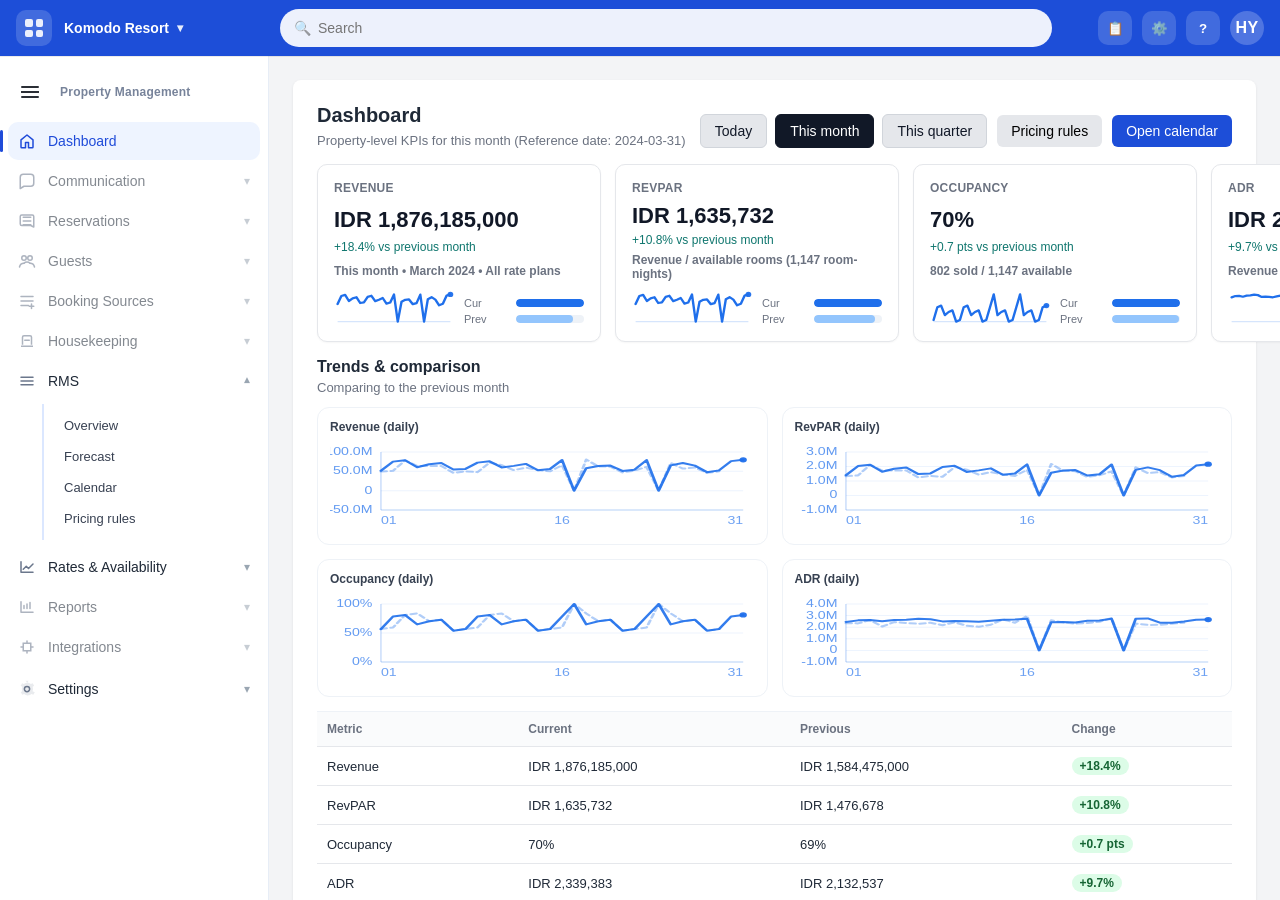
==== commit 96de405b: "Update index.html" ====
--- a/index.html
+++ b/index.html
@@ -2,18 +2,18 @@
 <html lang="en">
   <head>
     <meta charset="utf-8" />
-    <meta http-equiv="refresh" content="0; url=./rms-prototype-step3-overview-axes/rms-prototype-step3/" />
+    <meta http-equiv="refresh" content="0; url=./rms-prototype-step6-forecast-fill/" />
     <meta name="viewport" content="width=device-width, initial-scale=1" />
     <title>Redirecting…</title>
     <script>
       // JS redirect (preferred)
-      window.location.replace("./rms-prototype-step3-overview-axes/rms-prototype-step3/");
+      window.location.replace("./rms-prototype-step6-forecast-fill/");
     </script>
   </head>
   <body>
     <p>
       Redirecting… If you are not redirected,
-      <a href="./rms-prototype-step3-overview-axes/rms-prototype-step3/">click here</a>.
+      <a href="./rms-prototype-step6-forecast-fill/">click here</a>.
     </p>
   </body>
 </html>
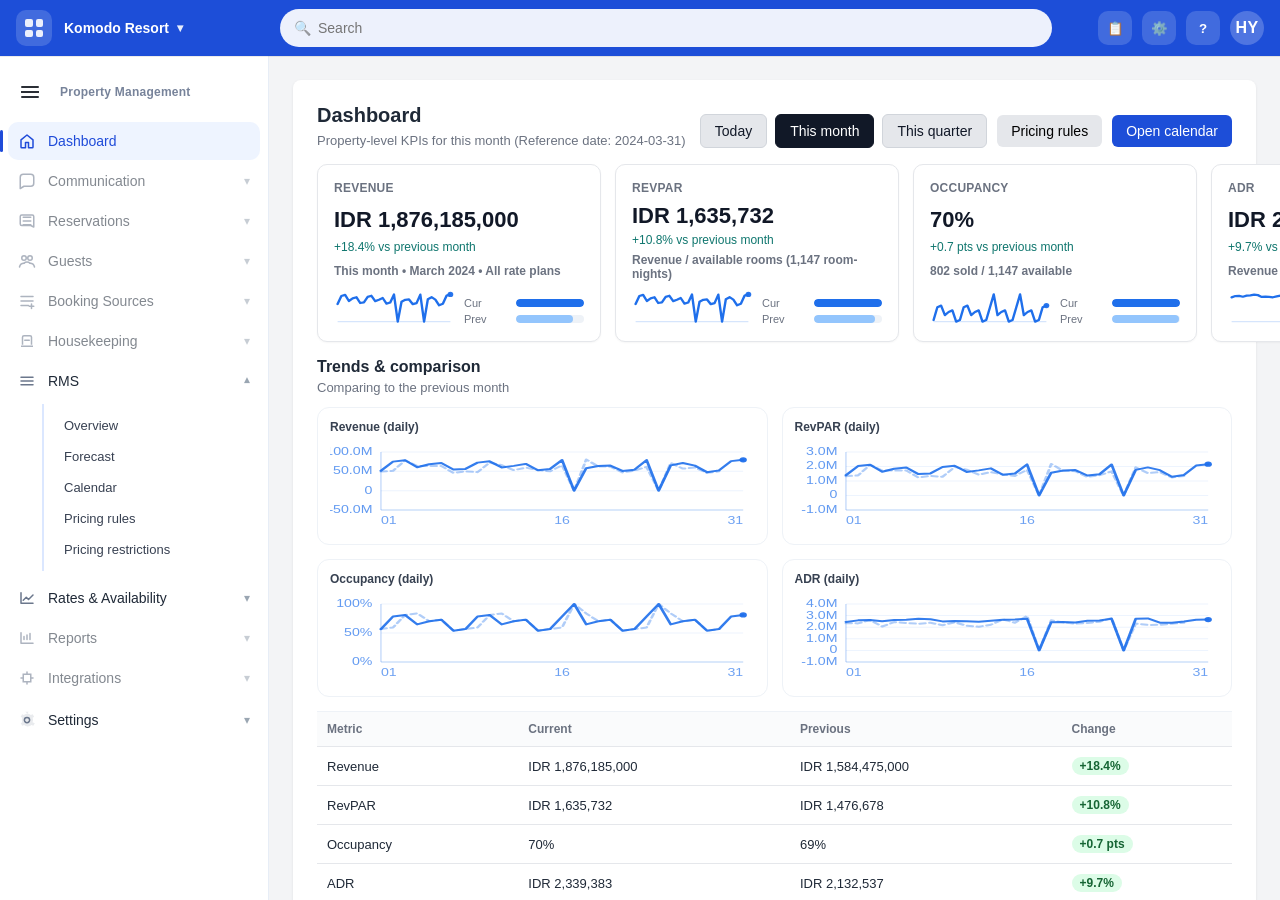
==== commit e5015b19: "Update index.html" ====
--- a/index.html
+++ b/index.html
@@ -2,18 +2,18 @@
 <html lang="en">
   <head>
     <meta charset="utf-8" />
-    <meta http-equiv="refresh" content="0; url=./rms-prototype-step6-forecast-fill/" />
+    <meta http-equiv="refresh" content="0; url=./rms-prototype-step7-pricing-restrictions-layoutfix/" />
     <meta name="viewport" content="width=device-width, initial-scale=1" />
     <title>Redirecting…</title>
     <script>
       // JS redirect (preferred)
-      window.location.replace("./rms-prototype-step6-forecast-fill/");
+      window.location.replace("./rms-prototype-step7-pricing-restrictions-layoutfix/");
     </script>
   </head>
   <body>
     <p>
       Redirecting… If you are not redirected,
-      <a href="./rms-prototype-step6-forecast-fill/">click here</a>.
+      <a href="./rms-prototype-step7-pricing-restrictions-layoutfix/">click here</a>.
     </p>
   </body>
 </html>
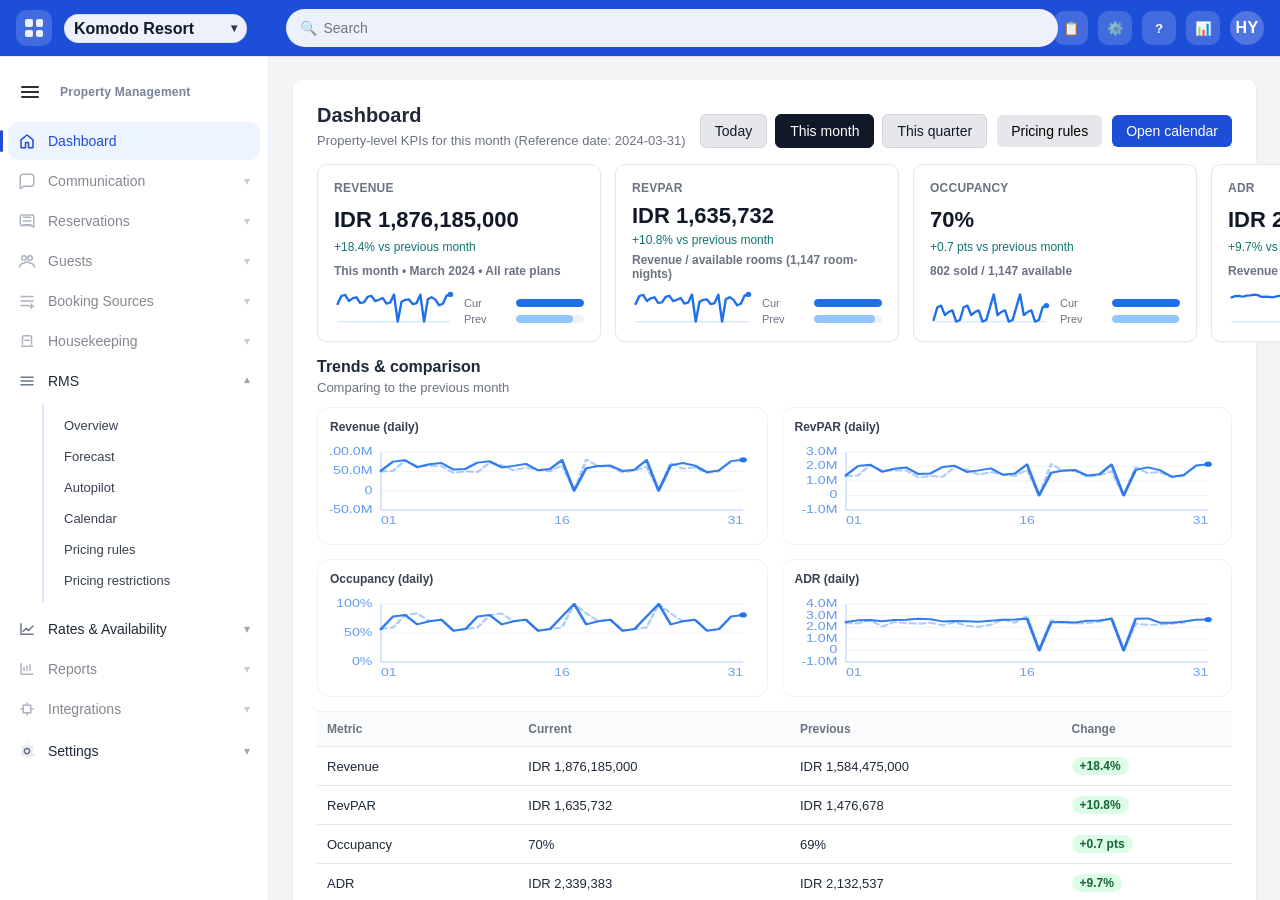
==== commit b314147d: "Update index.html" ====
--- a/index.html
+++ b/index.html
@@ -2,18 +2,18 @@
 <html lang="en">
   <head>
     <meta charset="utf-8" />
-    <meta http-equiv="refresh" content="0; url=./rms-prototype-step7-pricing-restrictions-layoutfix/" />
+    <meta http-equiv="refresh" content="0; url=./rms-prototype-step12-portfolio-collapsible-fix (1)/" />
     <meta name="viewport" content="width=device-width, initial-scale=1" />
     <title>Redirecting…</title>
     <script>
       // JS redirect (preferred)
-      window.location.replace("./rms-prototype-step7-pricing-restrictions-layoutfix/");
+      window.location.replace("./rms-prototype-step12-portfolio-collapsible-fix (1)/");
     </script>
   </head>
   <body>
     <p>
       Redirecting… If you are not redirected,
-      <a href="./rms-prototype-step7-pricing-restrictions-layoutfix/">click here</a>.
+      <a href="./rms-prototype-step12-portfolio-collapsible-fix (1)/">click here</a>.
     </p>
   </body>
 </html>
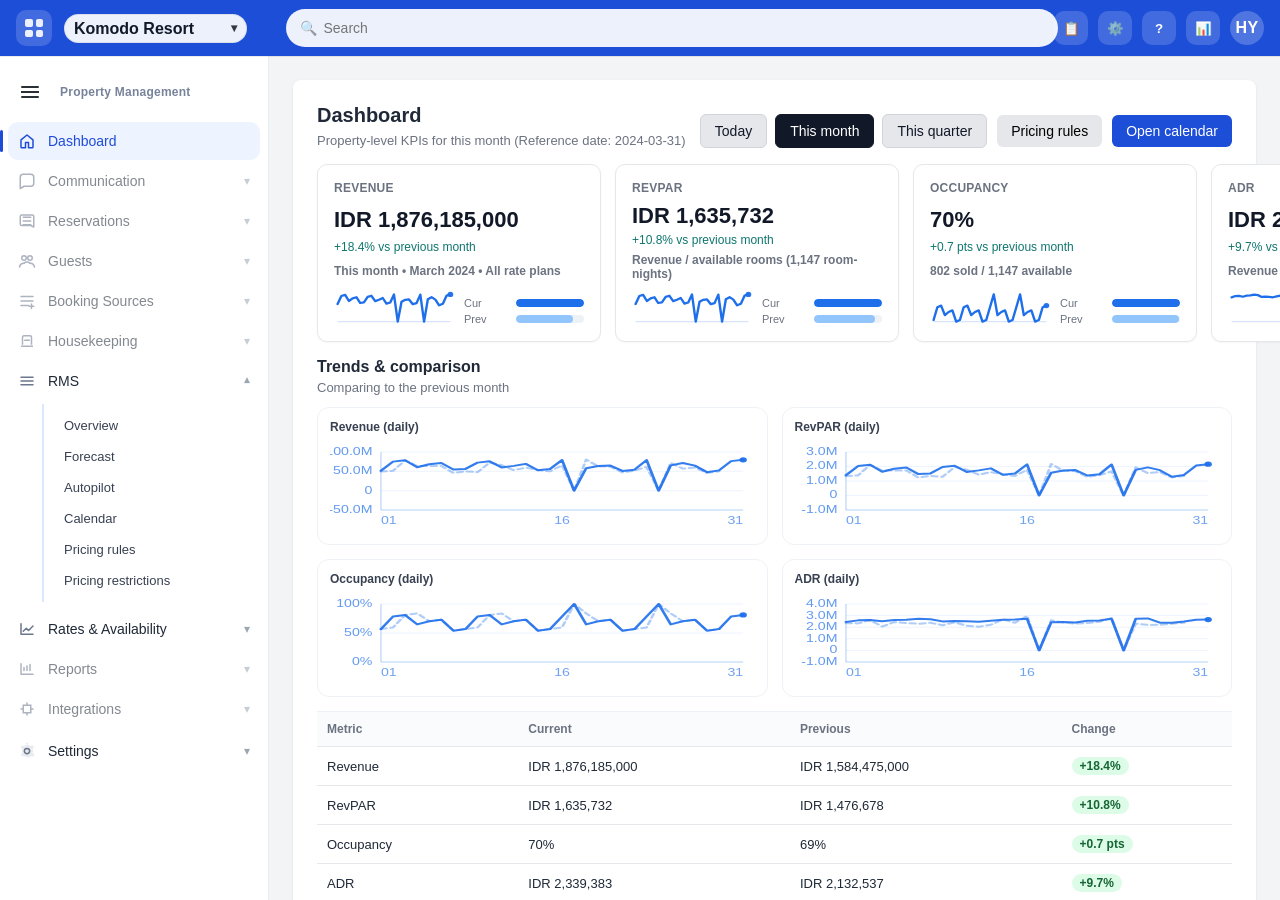
==== commit 7899bdb9: "Update index.html" ====
--- a/index.html
+++ b/index.html
@@ -2,18 +2,18 @@
 <html lang="en">
   <head>
     <meta charset="utf-8" />
-    <meta http-equiv="refresh" content="0; url=./rms-prototype-step12-portfolio-collapsible-fix (1)/" />
+    <meta http-equiv="refresh" content="0; url=./rms-prototype-step12-nodemo-ui/" />
     <meta name="viewport" content="width=device-width, initial-scale=1" />
     <title>Redirecting…</title>
     <script>
       // JS redirect (preferred)
-      window.location.replace("./rms-prototype-step12-portfolio-collapsible-fix (1)/");
+      window.location.replace("./rms-prototype-step12-nodemo-ui/");
     </script>
   </head>
   <body>
     <p>
       Redirecting… If you are not redirected,
-      <a href="./rms-prototype-step12-portfolio-collapsible-fix (1)/">click here</a>.
+      <a href="./rms-prototype-step12-nodemo-ui/">click here</a>.
     </p>
   </body>
 </html>
